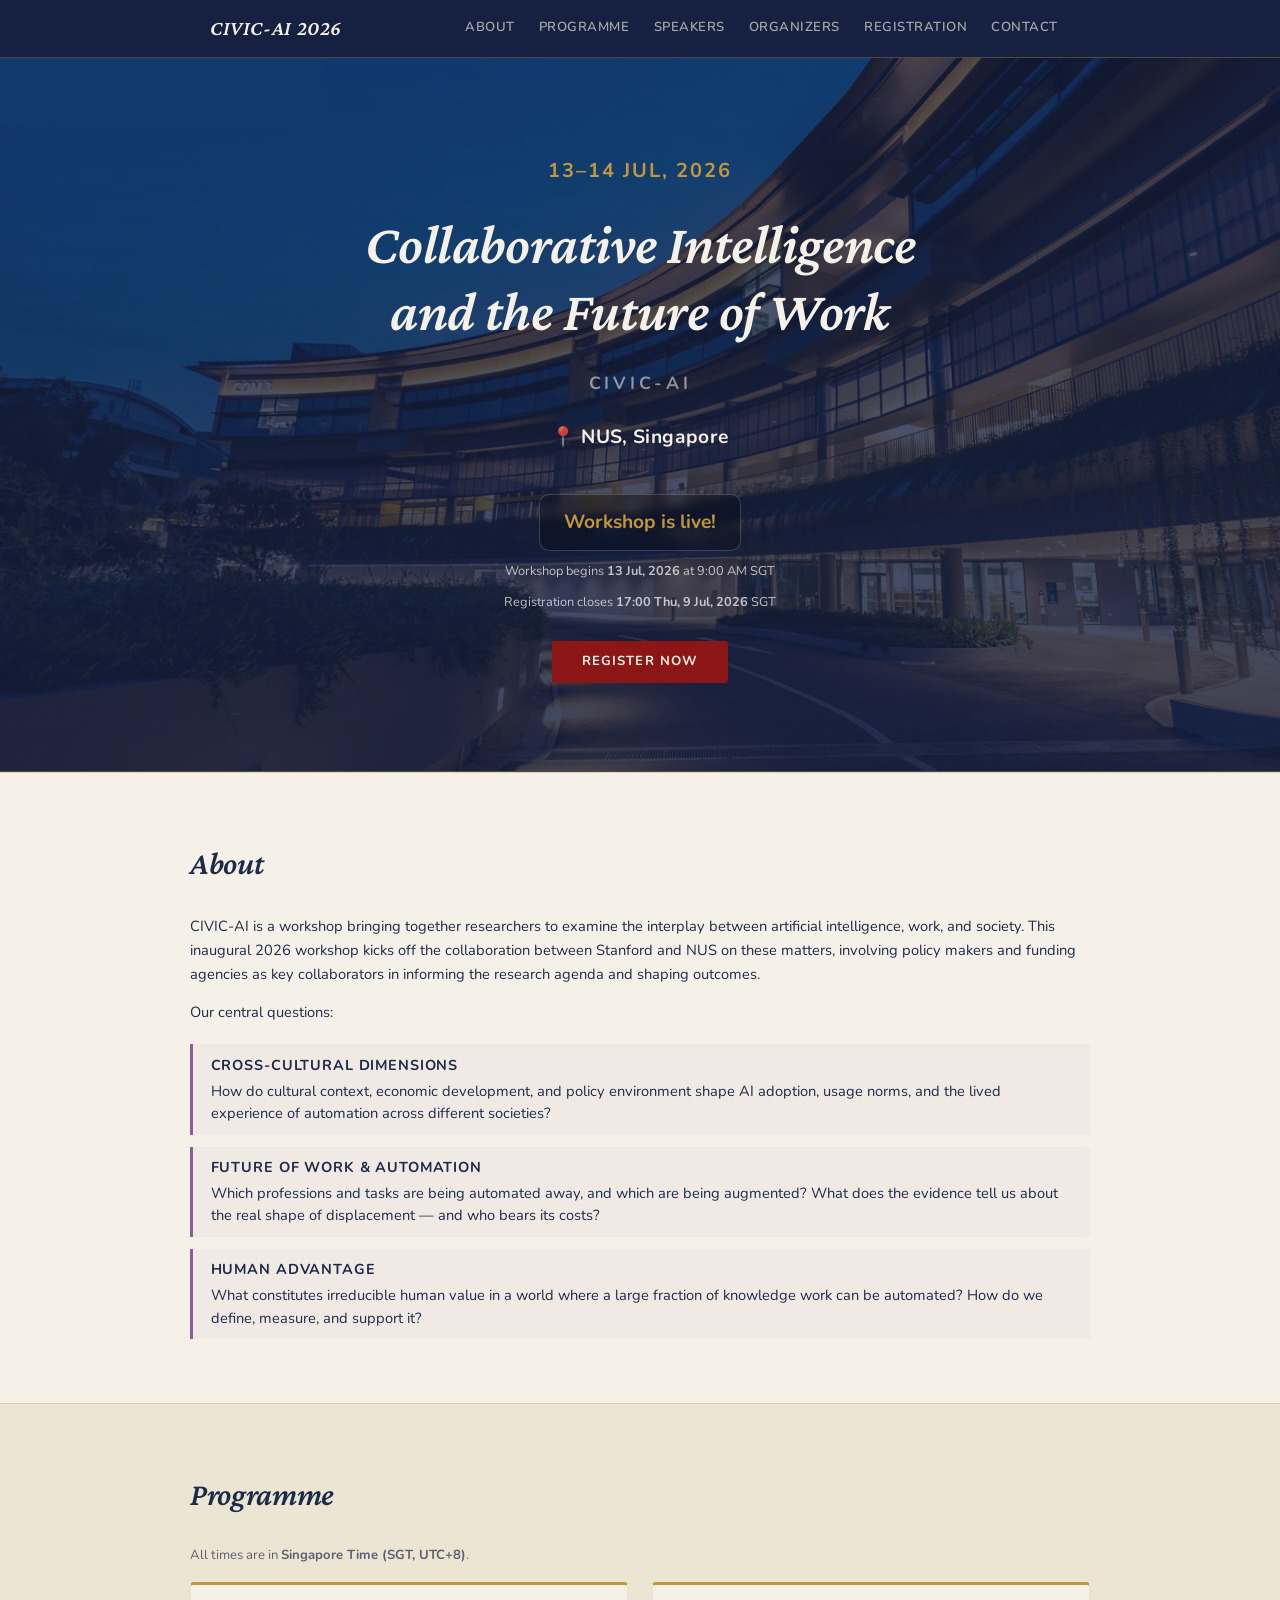
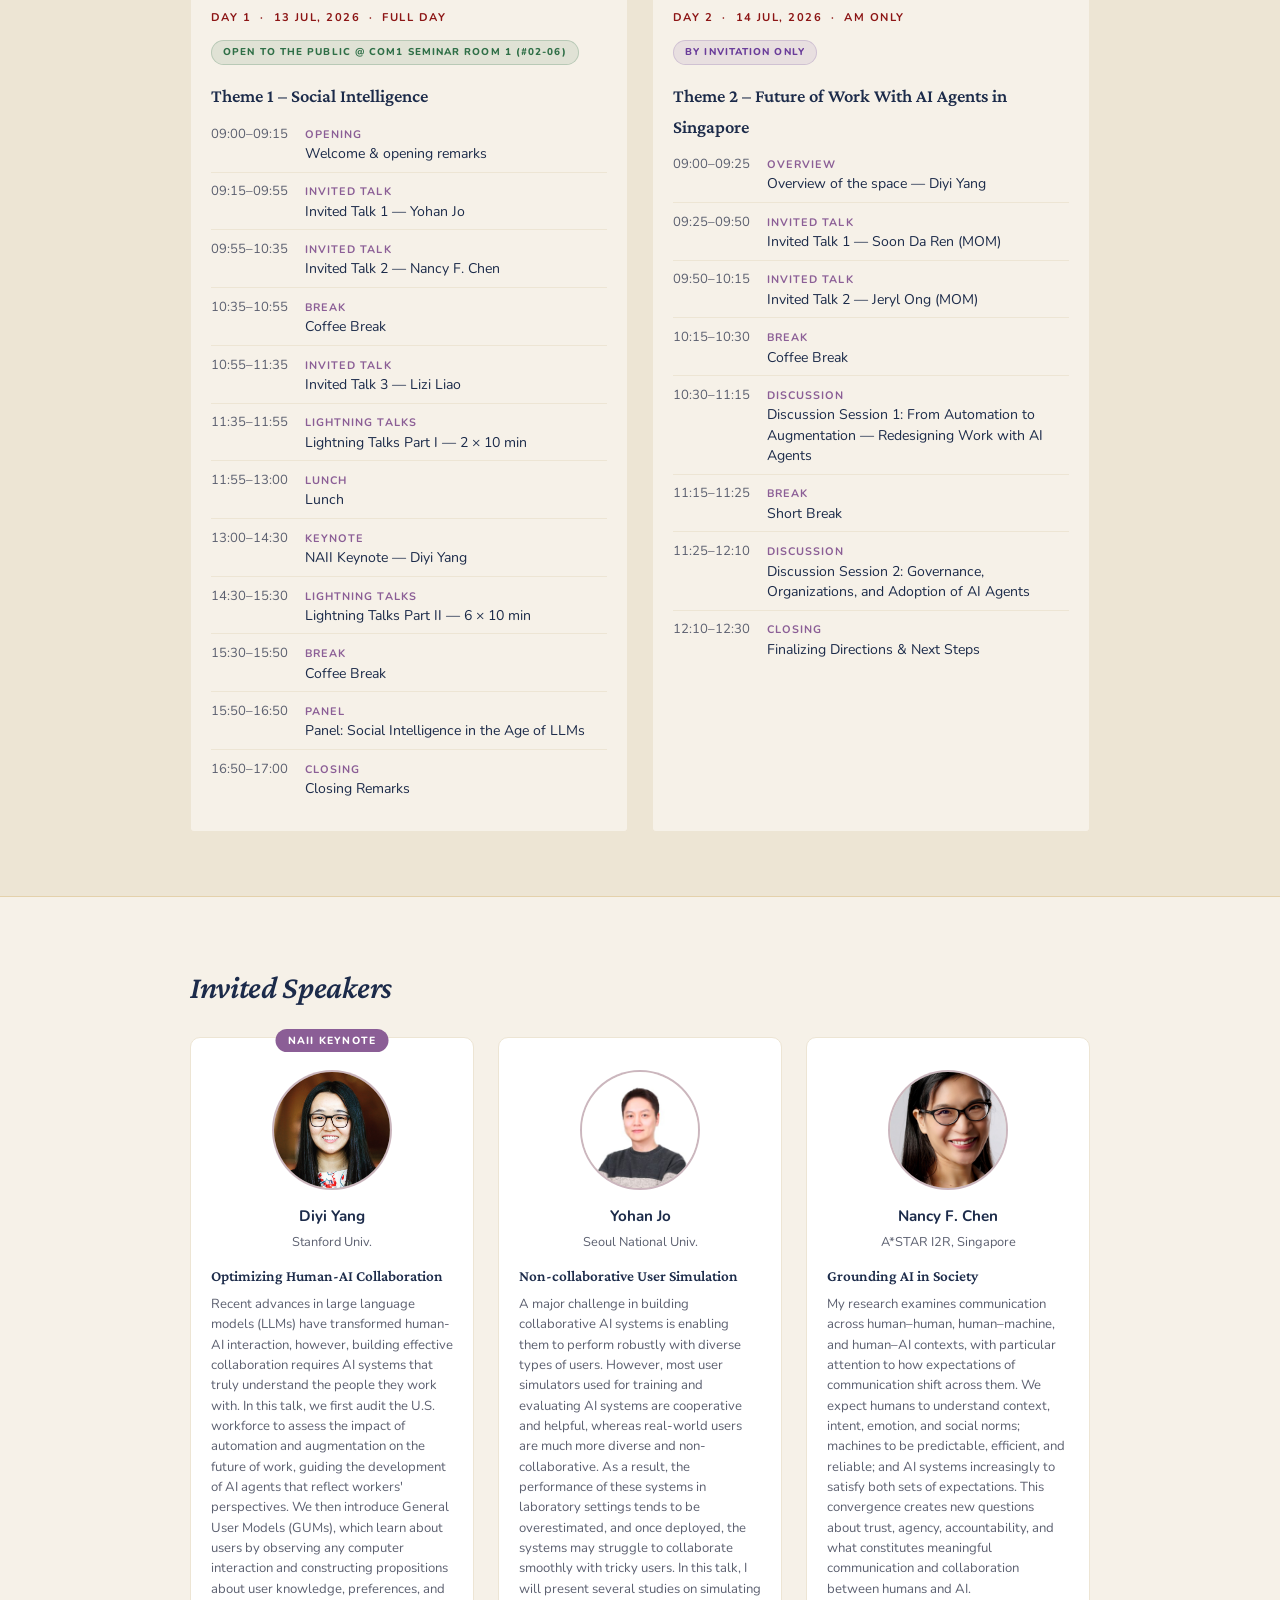
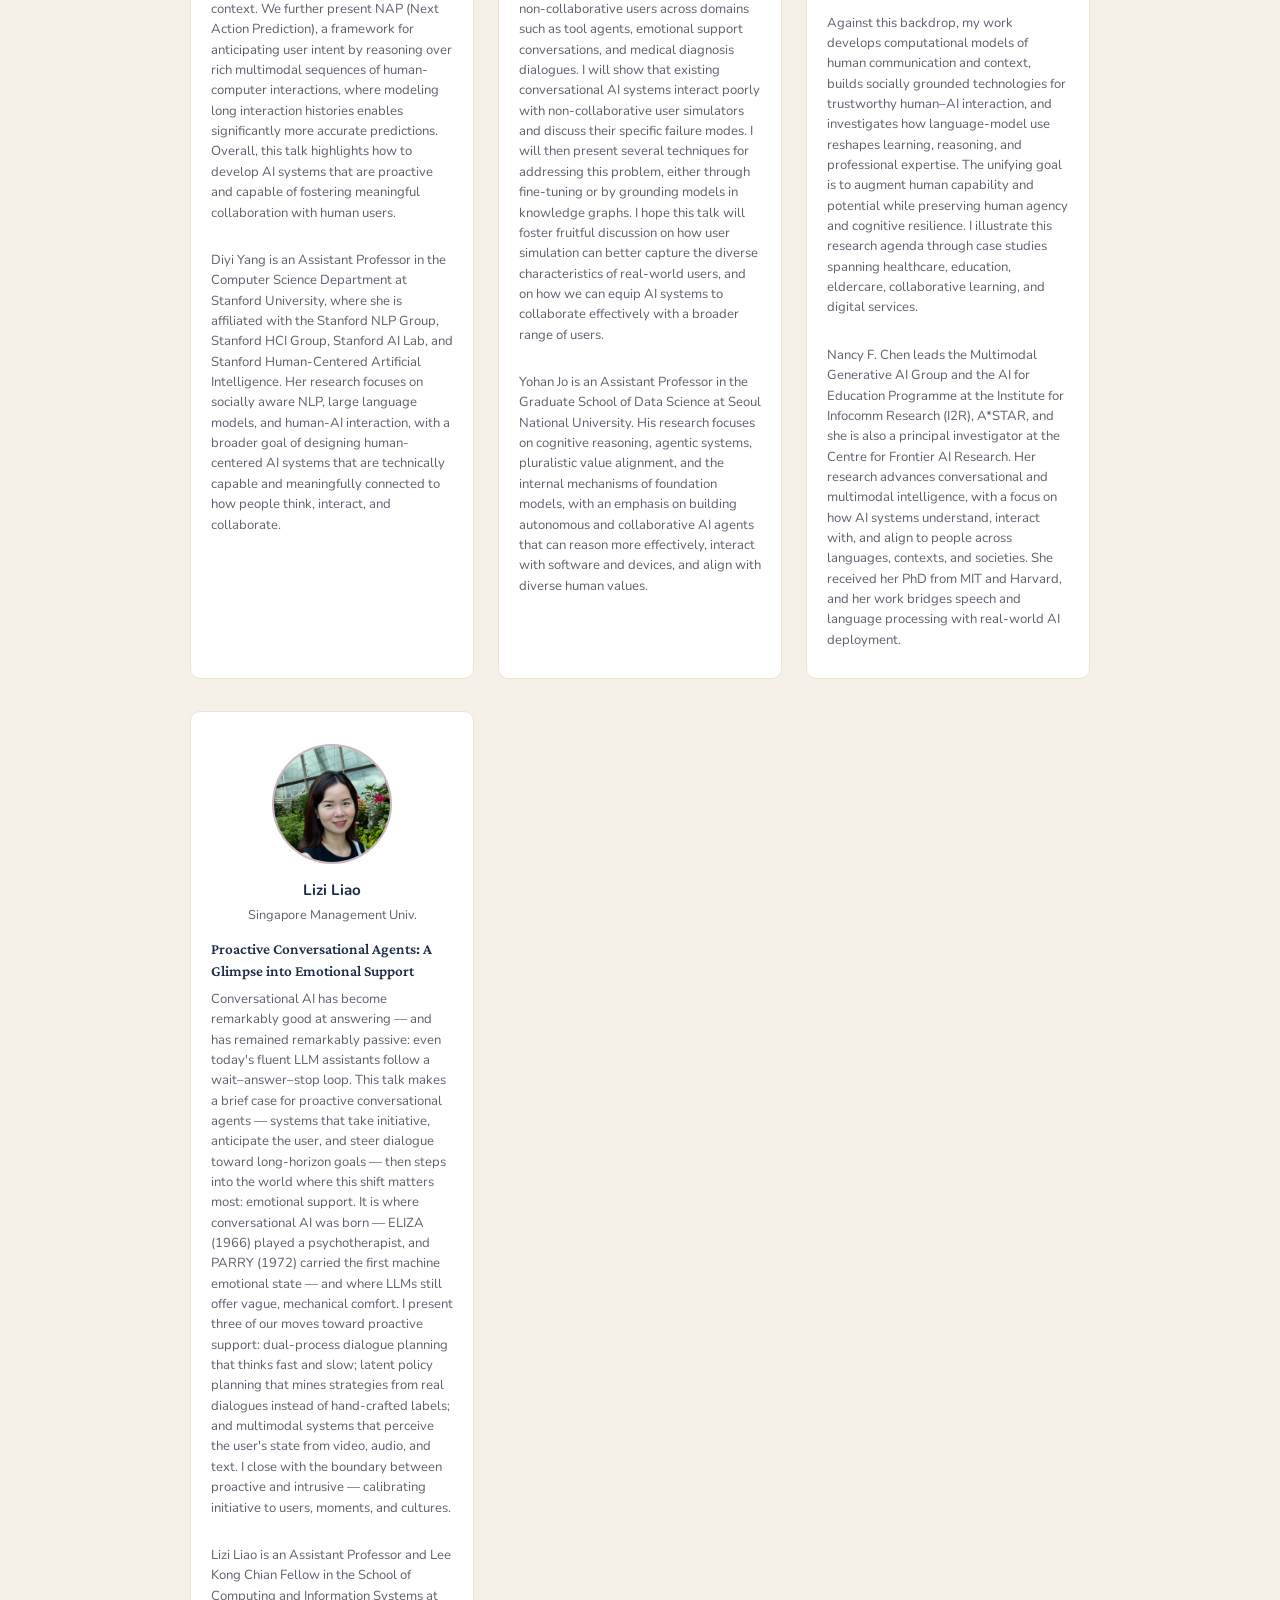
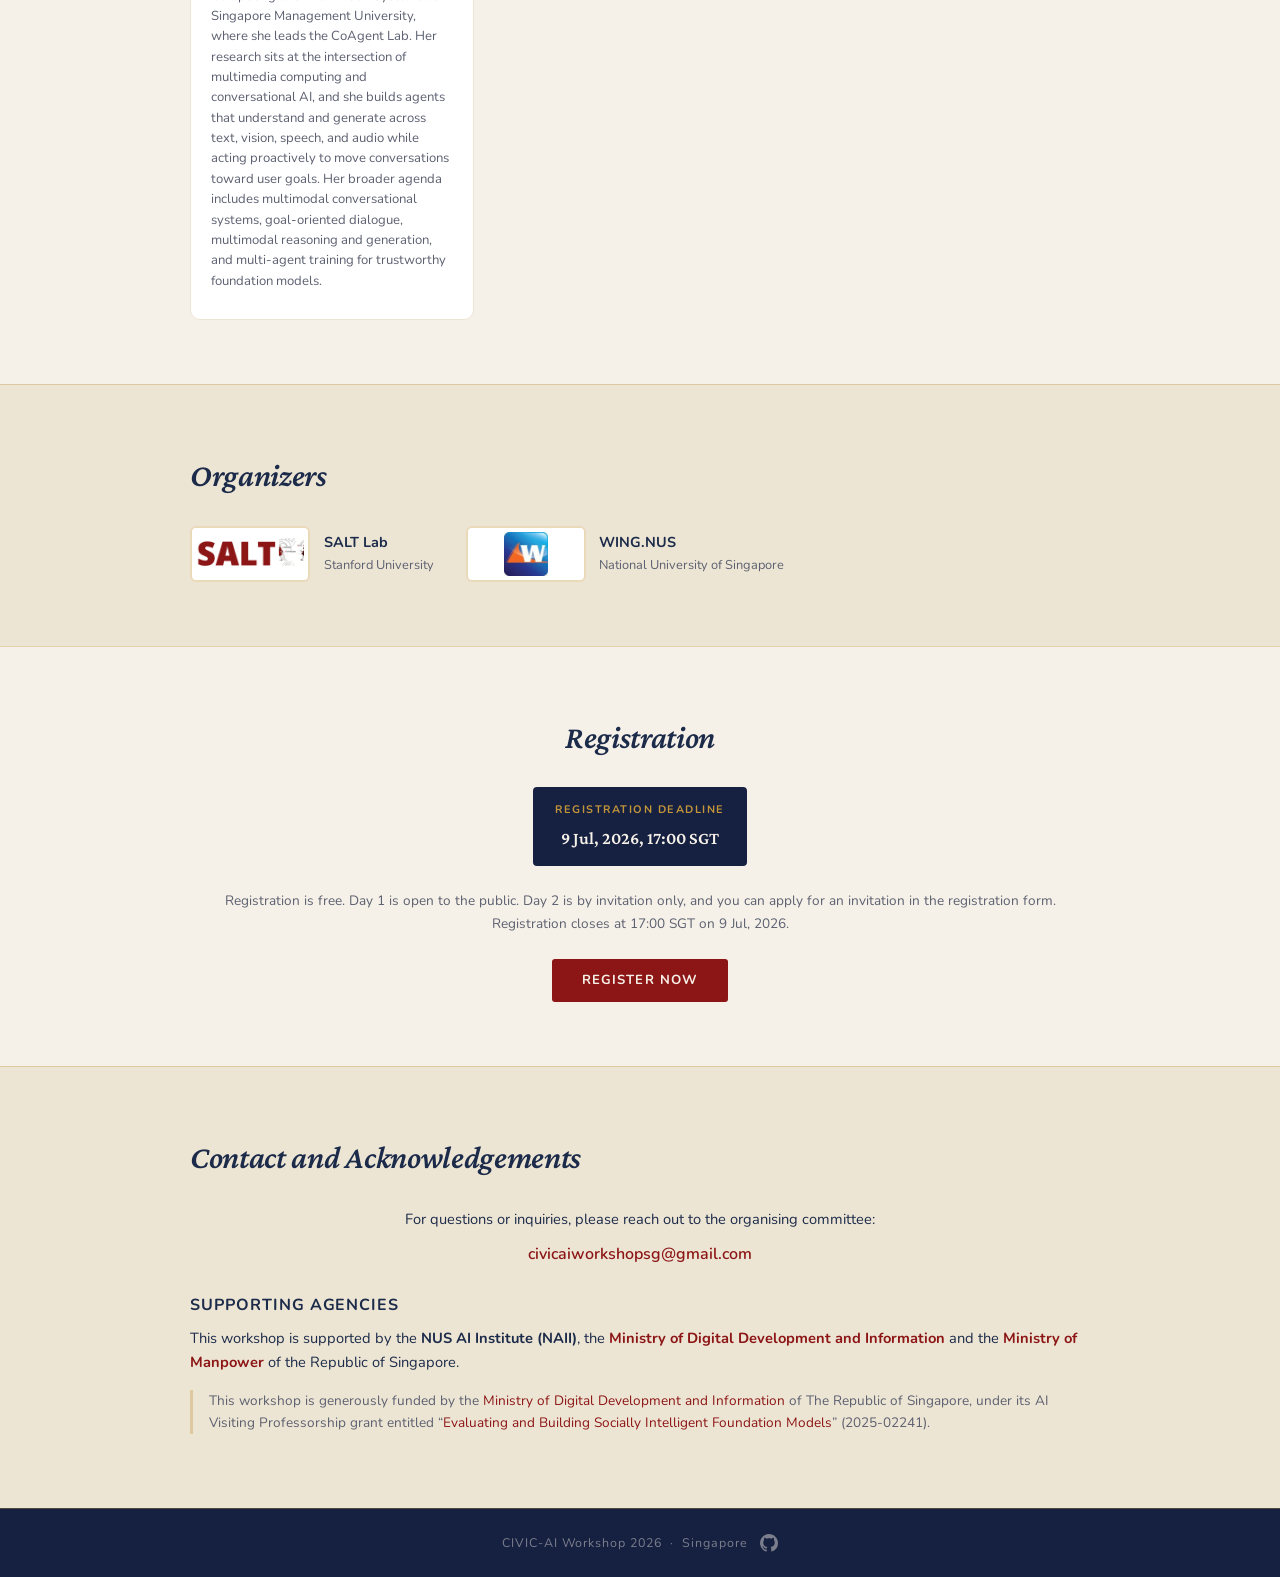
==== index.html @ 250f233f "Update Day 1 badge with location details" ====
<!DOCTYPE html>
<html lang="en">
<head>
  <meta charset="UTF-8" />
  <meta name="viewport" content="width=device-width, initial-scale=1.0" />
  <title>CIVIC-AI Workshop — 13–14 Jul, 2026</title>
  <meta name="description" content="A workshop on collaborative intelligence, the future of work, and cross-cultural perspectives in AI. 13–14 Jul, 2026, Singapore." />

  <link rel="preconnect" href="https://fonts.googleapis.com">
  <link rel="preconnect" href="https://fonts.gstatic.com" crossorigin>
  <link href="https://fonts.googleapis.com/css2?family=Crimson+Pro:ital,wght@0,400;0,600;1,400;1,600&family=Nunito:wght@400;500;600;700&display=swap" rel="stylesheet">
  <link rel="stylesheet" href="style.css">
</head>
<body>

  <!-- ======================================================
       NAVBAR
  ====================================================== -->
  <nav id="navbar">
    <div class="nav-inner">
      <a class="nav-brand" href="#hero">CIVIC-AI 2026</a>
      <ul class="nav-links">
        <li><a href="#about">About</a></li>
        <li><a href="#programme">Programme</a></li>
        <li><a href="#speakers">Speakers</a></li>
        <li><a href="#organizers">Organizers</a></li>
        <li><a href="#registration">Registration</a></li>
        <li><a href="#contact">Contact</a></li>
      </ul>
    </div>
  </nav>

  <!-- ======================================================
       HERO
  ====================================================== -->
  <header id="hero">
    <div class="hero-inner">
      <p class="hero-label">13–14 Jul, 2026</p>
      <h1>Collaborative Intelligence and the Future of Work</h1>
      <p class="hero-acronym-small">CIVIC-AI</p>
      <p class="hero-meta">
        📍 <strong>NUS, Singapore</strong>
      </p>

      <!-- Countdown timer -->
      <div class="countdown-wrap">
        <div class="countdown-timer" id="countdown">
          <div class="countdown-unit"><span id="cd-weeks">--</span><label>Weeks</label></div>
          <div class="countdown-sep">:</div>
          <div class="countdown-unit"><span id="cd-days">--</span><label>Days</label></div>
          <div class="countdown-sep">:</div>
          <div class="countdown-unit"><span id="cd-hours">--</span><label>Hours</label></div>
          <div class="countdown-sep">:</div>
          <div class="countdown-unit"><span id="cd-mins">--</span><label>Mins</label></div>
          <div class="countdown-sep">:</div>
          <div class="countdown-unit"><span id="cd-secs">--</span><label>Secs</label></div>
        </div>
        <p class="countdown-label">Workshop begins <strong>13 Jul, 2026</strong> at 9:00 AM SGT</p>
        <p class="countdown-label">Registration closes <strong>17:00 Thu, 9 Jul, 2026</strong> SGT</p>
      </div>

      <a href="https://nus.syd1.qualtrics.com/jfe/form/SV_1XO2DRUD9dTvpDU" target="_blank" rel="noopener" class="btn btn-primary">Register Now</a>
    </div>
  </header>

  <!-- ======================================================
       ABOUT
  ====================================================== -->
  <section id="about">
    <div class="section-inner">
      <h2>About</h2>
      <p>CIVIC-AI is a workshop bringing together researchers to examine the interplay between artificial intelligence, work, and society. This inaugural 2026 workshop kicks off the collaboration between Stanford and NUS on these matters, involving policy makers and funding agencies as key collaborators in informing the research agenda and shaping outcomes.</p>
      <p>Our central questions:</p>
      <ul class="theme-list">
        <li>
          <strong>Cross-cultural Dimensions</strong>
          How do cultural context, economic development, and policy environment
          shape AI adoption, usage norms, and the lived experience of automation
          across different societies?
        </li>
        <li>
          <strong>Future of Work &amp; Automation</strong>
          Which professions and tasks are being automated away, and which are
          being augmented? What does the evidence tell us about the real shape
          of displacement — and who bears its costs?
        </li>
        <li>
          <strong>Human Advantage</strong>
          What constitutes irreducible human value in a world where a large
          fraction of knowledge work can be automated? How do we define,
          measure, and support it?
        </li>
      </ul>
    </div>
  </section>

  <!-- ======================================================
       PROGRAMME
  ====================================================== -->
  <section id="programme">
  <div class="section-inner">
    <h2>Programme</h2>
    <p class="programme-tz">All times are in <strong>Singapore Time (SGT, UTC+8)</strong>.</p>
    <div class="programme-days">

      <!-- Day 1 -->
      <div class="day-card">
        <span class="day-label">Day 1 &nbsp;·&nbsp; 13 Jul, 2026 &nbsp;·&nbsp; Full Day</span>
        <div class="day-badges">
          <span class="day-badge day-badge-public">Open to the Public @ COM1 Seminar Room 1 (#02-06)</span>
        </div>
        <h3>Theme 1 &ndash; Social Intelligence</h3>

        <div class="schedule-row">
          <span class="s-time">09:00–09:15</span>
          <span class="s-event"><span class="s-type">Opening</span>Welcome &amp; opening remarks</span>
        </div>
        <div class="schedule-row">
          <span class="s-time">09:15–09:55</span>
          <span class="s-event"><span class="s-type">Invited Talk</span><a href="#speaker-yohan">Invited Talk 1 &mdash; Yohan Jo</a></span>
        </div>
        <div class="schedule-row">
          <span class="s-time">09:55–10:35</span>
          <span class="s-event"><span class="s-type">Invited Talk</span><a href="#speaker-nancy">Invited Talk 2 &mdash; Nancy F. Chen</a></span>
        </div>
        <div class="schedule-row">
          <span class="s-time">10:35–10:55</span>
          <span class="s-event"><span class="s-type">Break</span>Coffee Break</span>
        </div>
        <div class="schedule-row">
          <span class="s-time">10:55–11:35</span>
          <span class="s-event"><span class="s-type">Invited Talk</span><a href="#speaker-lizi">Invited Talk 3 &mdash; Lizi Liao</a></span>
        </div>
        <div class="schedule-row">
          <span class="s-time">11:35–11:55</span>
          <span class="s-event"><span class="s-type">Lightning Talks</span>Lightning Talks Part I &mdash; 2 × 10 min</span>
        </div>
        <div class="schedule-row">
          <span class="s-time">11:55–13:00</span>
          <span class="s-event"><span class="s-type">Lunch</span>Lunch</span>
        </div>
        <div class="schedule-row">
          <span class="s-time">13:00–14:30</span>
          <span class="s-event"><span class="s-type">Keynote</span><a href="#speaker-diyi">NAII Keynote &mdash; Diyi Yang</a></span>
        </div>
        <div class="schedule-row">
          <span class="s-time">14:30–15:30</span>
          <span class="s-event"><span class="s-type">Lightning Talks</span>Lightning Talks Part II &mdash; 6 × 10 min</span>
        </div>
        <div class="schedule-row">
          <span class="s-time">15:30–15:50</span>
          <span class="s-event"><span class="s-type">Break</span>Coffee Break</span>
        </div>
        <div class="schedule-row">
          <span class="s-time">15:50–16:50</span>
          <span class="s-event"><span class="s-type">Panel</span>Panel: Social Intelligence in the Age of LLMs</span>
        </div>
        <div class="schedule-row">
          <span class="s-time">16:50–17:00</span>
          <span class="s-event"><span class="s-type">Closing</span>Closing Remarks</span>
        </div>
      </div>

        <!-- Day 2 -->
        <div class="day-card">
          <span class="day-label">Day 2 &nbsp;·&nbsp; 14 Jul, 2026 &nbsp;·&nbsp; AM Only</span>
          <div class="day-badges">
            <span class="day-badge day-badge-invite">By Invitation Only</span>
          </div>
          <h3>Theme 2 &ndash; Future of Work With AI Agents in Singapore</h3>

          <div class="schedule-row">
            <span class="s-time">09:00–09:25</span>
            <span class="s-event"><span class="s-type">Overview</span>Overview of the space &mdash; Diyi Yang</span>
          </div>
          <div class="schedule-row">
            <span class="s-time">09:25–09:50</span>
            <span class="s-event"><span class="s-type">Invited Talk</span>Invited Talk 1 &mdash; Soon Da Ren (MOM)</span>
          </div>
          <div class="schedule-row">
            <span class="s-time">09:50–10:15</span>
            <span class="s-event"><span class="s-type">Invited Talk</span>Invited Talk 2 &mdash; Jeryl Ong (MOM)</span>
          </div>
          <div class="schedule-row">
            <span class="s-time">10:15–10:30</span>
            <span class="s-event"><span class="s-type">Break</span>Coffee Break</span>
          </div>
          <div class="schedule-row">
            <span class="s-time">10:30–11:15</span>
            <span class="s-event"><span class="s-type">Discussion</span>Discussion Session 1: From Automation to Augmentation — Redesigning Work with AI Agents</span>
          </div>
          <div class="schedule-row">
            <span class="s-time">11:15–11:25</span>
            <span class="s-event"><span class="s-type">Break</span>Short Break</span>
          </div>
          <div class="schedule-row">
            <span class="s-time">11:25–12:10</span>
            <span class="s-event"><span class="s-type">Discussion</span>Discussion Session 2: Governance, Organizations, and Adoption of AI Agents</span>
          </div>
          <div class="schedule-row">
            <span class="s-time">12:10–12:30</span>
            <span class="s-event"><span class="s-type">Closing</span>Finalizing Directions &amp; Next Steps</span>
          </div>
        </div>

      </div>
    </div>
  </section>

  <!-- ======================================================
       SPEAKERS
  ====================================================== -->
  <section id="speakers">
    <div class="section-inner">
      <h2>Invited Speakers</h2>
      <div class="speakers-grid">

        <!-- Diyi Yang — KEYNOTE -->
        <div class="speaker-card" id="speaker-diyi">
          <div class="speaker-badge">NAII Keynote</div>
          <div class="speaker-photo">
            <img src="img/speakers/diyi_yang.jpg" alt="Diyi Yang">
          </div>
          <p class="speaker-name"><a href="https://cs.stanford.edu/~diyiy/" target="_blank" rel="noopener">Diyi Yang</a></p>
          <p class="speaker-affil">Stanford Univ.</p>
          <p class="speaker-talk-title">Optimizing Human-AI Collaboration</p>
          <p class="speaker-abstract">Recent advances in large language models (LLMs) have transformed human-AI interaction, however, building effective collaboration requires AI systems that truly understand the people they work with. In this talk, we first audit the U.S. workforce to assess the impact of automation and augmentation on the future of work, guiding the development of AI agents that reflect workers' perspectives. We then introduce General User Models (GUMs), which learn about users by observing any computer interaction and constructing propositions about user knowledge, preferences, and context. We further present NAP (Next Action Prediction), a framework for anticipating user intent by reasoning over rich multimodal sequences of human-computer interactions, where modeling long interaction histories enables significantly more accurate predictions. Overall, this talk highlights how to develop AI systems that are proactive and capable of fostering meaningful collaboration with human users.</p>
          <p class="speaker-bio">Diyi Yang is an Assistant Professor in the Computer Science Department at Stanford University, where she is affiliated with the Stanford NLP Group, Stanford HCI Group, Stanford AI Lab, and Stanford Human-Centered Artificial Intelligence. Her research focuses on socially aware NLP, large language models, and human-AI interaction, with a broader goal of designing human-centered AI systems that are technically capable and meaningfully connected to how people think, interact, and collaborate.</p>
        </div>

        <!-- Yohan Jo -->
        <div class="speaker-card" id="speaker-yohan">
          <div class="speaker-photo">
            <img src="img/speakers/yohan_jo.jpg" alt="Yohan Jo">
          </div>
          <p class="speaker-name"><a href="https://yohanjo.github.io/" target="_blank" rel="noopener">Yohan Jo</a></p>
          <p class="speaker-affil">Seoul National Univ.</p>
          <p class="speaker-talk-title">Non-collaborative User Simulation</p>
          <p class="speaker-abstract">A major challenge in building collaborative AI systems is enabling them to perform robustly with diverse types of users. However, most user simulators used for training and evaluating AI systems are cooperative and helpful, whereas real-world users are much more diverse and non-collaborative. As a result, the performance of these systems in laboratory settings tends to be overestimated, and once deployed, the systems may struggle to collaborate smoothly with tricky users. In this talk, I will present several studies on simulating non-collaborative users across domains such as tool agents, emotional support conversations, and medical diagnosis dialogues. I will show that existing conversational AI systems interact poorly with non-collaborative user simulators and discuss their specific failure modes. I will then present several techniques for addressing this problem, either through fine-tuning or by grounding models in knowledge graphs. I hope this talk will foster fruitful discussion on how user simulation can better capture the diverse characteristics of real-world users, and on how we can equip AI systems to collaborate effectively with a broader range of users.</p>
          <p class="speaker-bio">Yohan Jo is an Assistant Professor in the Graduate School of Data Science at Seoul National University. His research focuses on cognitive reasoning, agentic systems, pluralistic value alignment, and the internal mechanisms of foundation models, with an emphasis on building autonomous and collaborative AI agents that can reason more effectively, interact with software and devices, and align with diverse human values.</p>
        </div>

        <!-- Nancy F. Chen -->
        <div class="speaker-card" id="speaker-nancy">
          <div class="speaker-photo">
            <img src="img/speakers/nancy_chen.jpg" alt="Nancy F. Chen">
          </div>
          <p class="speaker-name"><a href="https://sites.google.com/site/nancyfchen/home" target="_blank" rel="noopener">Nancy F. Chen</a></p>
          <p class="speaker-affil">A*STAR I2R, Singapore</p>
          <p class="speaker-talk-title">Grounding AI in Society</p>
          <p class="speaker-abstract">My research examines communication across human&ndash;human, human&ndash;machine, and human&ndash;AI contexts, with particular attention to how expectations of communication shift across them. We expect humans to understand context, intent, emotion, and social norms; machines to be predictable, efficient, and reliable; and AI systems increasingly to satisfy both sets of expectations. This convergence creates new questions about trust, agency, accountability, and what constitutes meaningful communication and collaboration between humans and AI.</p>
          <p class="speaker-abstract">Against this backdrop, my work develops computational models of human communication and context, builds socially grounded technologies for trustworthy human&ndash;AI interaction, and investigates how language-model use reshapes learning, reasoning, and professional expertise. The unifying goal is to augment human capability and potential while preserving human agency and cognitive resilience. I illustrate this research agenda through case studies spanning healthcare, education, eldercare, collaborative learning, and digital services.</p>
          <p class="speaker-bio">Nancy F. Chen leads the Multimodal Generative AI Group and the AI for Education Programme at the Institute for Infocomm Research (I2R), A*STAR, and she is also a principal investigator at the Centre for Frontier AI Research. Her research advances conversational and multimodal intelligence, with a focus on how AI systems understand, interact with, and align to people across languages, contexts, and societies. She received her PhD from MIT and Harvard, and her work bridges speech and language processing with real-world AI deployment.</p>
        </div>

        <!-- Lizi Liao -->
        <div class="speaker-card" id="speaker-lizi">
          <div class="speaker-photo">
            <img src="img/speakers/lizi_liao.jpg" alt="Lizi Liao">
          </div>
          <p class="speaker-name"><a href="https://liziliao.github.io/" target="_blank" rel="noopener">Lizi Liao</a></p>
          <p class="speaker-affil">Singapore Management Univ.</p>
          <p class="speaker-talk-title">Proactive Conversational Agents: A Glimpse into Emotional Support</p>
          <p class="speaker-abstract">Conversational AI has become remarkably good at answering — and has remained remarkably passive: even today's fluent LLM assistants follow a wait–answer–stop loop. This talk makes a brief case for proactive conversational agents — systems that take initiative, anticipate the user, and steer dialogue toward long-horizon goals — then steps into the world where this shift matters most: emotional support. It is where conversational AI was born — ELIZA (1966) played a psychotherapist, and PARRY (1972) carried the first machine emotional state — and where LLMs still offer vague, mechanical comfort. I present three of our moves toward proactive support: dual-process dialogue planning that thinks fast and slow; latent policy planning that mines strategies from real dialogues instead of hand-crafted labels; and multimodal systems that perceive the user's state from video, audio, and text. I close with the boundary between proactive and intrusive — calibrating initiative to users, moments, and cultures.</p>
          <p class="speaker-bio">Lizi Liao is an Assistant Professor and Lee Kong Chian Fellow in the School of Computing and Information Systems at Singapore Management University, where she leads the CoAgent Lab. Her research sits at the intersection of multimedia computing and conversational AI, and she builds agents that understand and generate across text, vision, speech, and audio while acting proactively to move conversations toward user goals. Her broader agenda includes multimodal conversational systems, goal-oriented dialogue, multimodal reasoning and generation, and multi-agent training for trustworthy foundation models.</p>
        </div>

      </div>
    </div>
  </section>

  <!-- ======================================================
       ORGANIZERS
  ====================================================== -->
  <section id="organizers">
    <div class="section-inner">
      <h2>Organizers</h2>
      <div class="organizers-grid">

        <div class="organizer-card">
          <div class="organizer-photo organizer-logo">
            <a href="https://saltlab.stanford.edu/" target="_blank" rel="noopener">
              <img src="img/logos/salt_lab_logo.png" alt="SALT Lab, Stanford">
            </a>
          </div>
          <div>
            <p class="organizer-name"><a href="https://saltlab.stanford.edu/" target="_blank" rel="noopener">SALT Lab</a></p>
            <p class="organizer-affil">Stanford University</p>
          </div>
        </div>

        <div class="organizer-card">
          <div class="organizer-photo organizer-logo">
            <a href="https://wing.comp.nus.edu.sg/" target="_blank" rel="noopener">
              <img src="img/logos/wing_nus_logo.jpg" alt="WING.NUS, National University of Singapore">
            </a>
          </div>
          <div>
            <p class="organizer-name"><a href="https://wing.comp.nus.edu.sg/" target="_blank" rel="noopener">WING.NUS</a></p>
            <p class="organizer-affil">National University of Singapore</p>
          </div>
        </div>

      </div>
    </div>
  </section>

  <!-- ======================================================
       REGISTRATION
  ====================================================== -->
  <section id="registration">
    <div class="section-inner">
      <h2>Registration</h2>
      <div class="reg-dates reg-centered">
        <div class="date-chip">
          <span class="chip-label">Registration Deadline</span>
          <span class="chip-date">9 Jul, 2026, 17:00 SGT</span>
        </div>
      </div>
      <p class="reg-note">Registration is free. Day 1 is open to the public. Day 2 is by invitation only, and you can apply for an invitation in the registration form. Registration closes at 17:00 SGT on 9 Jul, 2026.</p>
      <a href="https://nus.syd1.qualtrics.com/jfe/form/SV_1XO2DRUD9dTvpDU" target="_blank" rel="noopener" class="btn btn-primary">Register Now</a>
    </div>
  </section>

  <!-- ======================================================
       CONTACT & ACKNOWLEDGEMENTS
  ====================================================== -->
  <section id="contact">
    <div class="section-inner">
      <h2>Contact and Acknowledgements</h2>
      <p class="contact-intro">For questions or inquiries, please reach out to the organising committee:</p>
      <p class="contact-email">
        <a href="mailto:civicaiworkshopsg@gmail.com">civicaiworkshopsg@gmail.com</a>
      </p>

      <h3 class="ack-heading">Supporting Agencies</h3>
      <p>
        This workshop is supported by the
        <strong>NUS AI Institute (NAII)</strong>, the
        <strong><a href="https://www.mddi.gov.sg/" target="_blank" rel="noopener">Ministry of Digital Development and Information</a></strong>
        and the
        <strong><a href="https://www.mom.gov.sg/" target="_blank" rel="noopener">Ministry of Manpower</a></strong>
        of the Republic of Singapore.
      </p>

      <p class="ack-grant">
        This workshop is generously funded by the
        <a href="https://www.mddi.gov.sg/" target="_blank" rel="noopener">Ministry of Digital Development and Information</a>
        of The Republic of Singapore, under its AI Visiting Professorship grant entitled
        &ldquo;<a href="https://www.comp.nus.edu.sg/news/six-nus-computing-faculty-receive-grants-under-singapores-ai-visiting-professorship-aivp/" target="_blank" rel="noopener">Evaluating and Building Socially Intelligent Foundation Models</a>&rdquo;
        (2025-02241).
      </p>
    </div>
  </section>

  <!-- ======================================================
       FOOTER
  ====================================================== -->
  <footer>
    <span>CIVIC-AI Workshop 2026 &nbsp;·&nbsp; Singapore</span>
    <a href="https://github.com/Civic-AI-Collaboration/Civic-AI-Collaboration.github.io" target="_blank" rel="noopener" class="footer-gh" aria-label="GitHub repository">
      <svg xmlns="http://www.w3.org/2000/svg" width="18" height="18" viewBox="0 0 24 24" fill="currentColor" aria-hidden="true">
        <path d="M12 0C5.37 0 0 5.37 0 12c0 5.31 3.435 9.795 8.205 11.385.6.105.825-.255.825-.57 0-.285-.015-1.23-.015-2.235-3.015.555-3.795-.735-4.035-1.41-.135-.345-.72-1.41-1.23-1.695-.42-.225-1.02-.78-.015-.795.945-.015 1.62.87 1.845 1.23 1.08 1.815 2.805 1.305 3.495.99.105-.78.42-1.305.765-1.605-2.67-.3-5.46-1.335-5.46-5.925 0-1.305.465-2.385 1.23-3.225-.12-.3-.54-1.53.12-3.18 0 0 1.005-.315 3.3 1.23.96-.27 1.98-.405 3-.405s2.04.135 3 .405c2.295-1.56 3.3-1.23 3.3-1.23.66 1.65.24 2.88.12 3.18.765.84 1.23 1.905 1.23 3.225 0 4.605-2.805 5.625-5.475 5.925.435.375.81 1.095.81 2.22 0 1.605-.015 2.895-.015 3.3 0 .315.225.69.825.57A12.02 12.02 0 0 0 24 12c0-6.63-5.37-12-12-12z"/>
      </svg>
    </a>
  </footer>

  <!-- ======================================================
       JS — countdown timer + active nav link on scroll
  ====================================================== -->
  <script>
    // ---- Countdown timer ----
    // Workshop starts: July 9, 2026 17:00 SGT (UTC+8)
    const WORKSHOP_START = new Date('2026-07-13T09:00:00+08:00');

    function updateCountdown() {
      const now = new Date();
      const diff = WORKSHOP_START - now;

      if (diff <= 0) {
        document.getElementById('countdown').innerHTML = '<span class="countdown-live">Workshop is live!</span>';
        return;
      }

      const totalHours = Math.floor(diff / (1000 * 60 * 60));
      const weeks  = Math.floor(totalHours / (7 * 24));
      const days   = Math.floor((totalHours % (7 * 24)) / 24);
      const hours  = Math.floor(totalHours % 24);
      const mins   = Math.floor((diff / (1000 * 60)) % 60);
      const secs   = Math.floor((diff / 1000) % 60);

      document.getElementById('cd-weeks').textContent = String(weeks).padStart(2, '0');
      document.getElementById('cd-days').textContent  = String(days).padStart(2, '0');
      document.getElementById('cd-hours').textContent = String(hours).padStart(2, '0');
      document.getElementById('cd-mins').textContent  = String(mins).padStart(2, '0');
      document.getElementById('cd-secs').textContent  = String(secs).padStart(2, '0');
    }

    updateCountdown();
    setInterval(updateCountdown, 1000);

    // ---- Active nav link on scroll ----
    const sections = document.querySelectorAll('header[id], section[id]');
    const navLinks = document.querySelectorAll('.nav-links a');

    const observer = new IntersectionObserver(entries => {
      entries.forEach(entry => {
        if (entry.isIntersecting) {
          navLinks.forEach(link => {
            link.classList.toggle(
              'active',
              link.getAttribute('href') === '#' + entry.target.id
            );
          });
        }
      });
    }, { rootMargin: '-20% 0px -70% 0px' });

    sections.forEach(s => observer.observe(s));
  </script>

</body>
</html>
---- style.css ----
/* ============================================================
   CIVIC-AI Workshop — Stylesheet
   Palette: warm cream · navy anchor · cardinal red · orchid · gold
   Fonts: Nunito (body) + Crimson Pro (display)
   ============================================================ */

:root {
  --cream:          #F6F1E8;
  --cream-dark:     #EDE5D4;
  --dark-surface:   #162040;
  --primary-text:   #1C2B4A;
  --secondary-text: #5C6070;
  --text-on-dark:   #F6F1E8;
  --cardinal:       #8C1515;
  --orchid:         #8B5E96;
  --gold:           #C4963A;
  --gold-faint:     rgba(196, 150, 58, 0.35);
  --max-width:      900px;
}

/* --- RESET & BASE ----------------------------------------- */
*, *::before, *::after { margin: 0; padding: 0; box-sizing: border-box; }

html { scroll-behavior: smooth; }

body {
  font-family: 'Nunito', sans-serif;
  font-size: 11pt;
  line-height: 1.65;
  background: var(--cream);
  color: var(--primary-text);
  -webkit-font-smoothing: antialiased;
}

a {
  color: inherit;
  text-decoration: none;
}

a:hover {
  color: var(--cardinal);
  text-decoration: underline;
}

/* --- NAVBAR ----------------------------------------------- */
#navbar {
  position: sticky;
  top: 0;
  z-index: 100;
  background: var(--dark-surface);
  border-bottom: 1px solid var(--gold-faint);
}

.nav-inner {
  max-width: var(--max-width);
  margin: 0 auto;
  padding: 0 1.25rem;
  display: flex;
  align-items: center;
  justify-content: space-between;
  gap: 1rem;
}

.nav-brand {
  font-family: 'Crimson Pro', serif;
  font-style: italic;
  font-size: 1.3rem;
  font-weight: 600;
  color: var(--text-on-dark);
  letter-spacing: 0.03em;
  padding: 0.7rem 0;
  flex-shrink: 0;
  text-decoration: none;
}
.nav-brand:hover { color: var(--gold); text-decoration: none; }

.nav-links {
  list-style: none;
  display: flex;
  flex-wrap: wrap;
  gap: 0;
}

.nav-links a {
  display: block;
  padding: 0.7rem 0.75rem;
  color: rgba(246, 241, 232, 0.65);
  font-size: 0.82rem;
  font-weight: 600;
  letter-spacing: 0.04em;
  text-transform: uppercase;
  text-decoration: none;
  border-bottom: 2px solid transparent;
  transition: color 0.2s, border-color 0.2s;
}

.nav-links a:hover,
.nav-links a.active {
  color: var(--text-on-dark);
  border-bottom-color: var(--cardinal);
  text-decoration: none;
}

/* --- HERO ------------------------------------------------- */
#hero {
  background:
    linear-gradient(rgba(22, 32, 64, 0.72), rgba(22, 32, 64, 0.82)),
    url('img/hero_nus_com3.jpg')
    center / cover no-repeat;
  background-color: var(--dark-surface); /* fallback */
  padding: 6rem 1.5rem 5.5rem;
  text-align: center;
  color: var(--text-on-dark);
  border-bottom: 1px solid var(--gold-faint);
}

.hero-inner {
  max-width: var(--max-width);
  margin: 0 auto;
}

.hero-label {
  font-size: 1.25rem;
  letter-spacing: 0.1em;
  text-transform: uppercase;
  color: var(--gold);
  font-weight: 700;
  margin-bottom: 1.5rem;
}

.hero-acronym-small {
  font-size: 1.1rem;
  font-weight: 700;
  letter-spacing: 0.22em;
  text-transform: uppercase;
  color: rgba(246, 241, 232, 0.55);
  margin-top: 0.75rem;
  margin-bottom: 1.5rem;
}

#hero h1 {
  font-family: 'Crimson Pro', serif;
  font-style: italic;
  font-size: clamp(2.3rem, 5vw, 3.5rem);
  font-weight: 600;
  line-height: 1.2;
  color: var(--text-on-dark);
  letter-spacing: -0.01em;
  margin-bottom: 1.5rem;
  max-width: 820px;
  margin-left: auto;
  margin-right: auto;
  text-wrap: balance;
}

#hero h1 .hi {
  color: var(--gold);
}

.hero-meta {
  font-size: 1.2rem;
  color: rgba(246, 241, 232, 0.85);
  margin-bottom: 2.5rem;
  letter-spacing: 0.02em;
}

.hero-meta strong {
  color: var(--text-on-dark);
  font-weight: 700;
}

.hero-meta .sep {
  opacity: 0.4;
  margin: 0 0.5rem;
}

.btn {
  display: inline-block;
  padding: 0.65rem 1.9rem;
  border-radius: 3px;
  font-weight: 700;
  font-size: 0.82rem;
  letter-spacing: 0.08em;
  text-transform: uppercase;
  text-decoration: none;
  transition: background 0.2s, transform 0.15s;
  cursor: pointer;
}

.btn-primary {
  background: var(--cardinal);
  color: var(--text-on-dark);
}
.btn-primary:hover {
  background: #a01818;
  color: var(--text-on-dark);
  text-decoration: none;
  transform: translateY(-1px);
}

/* --- SECTIONS --------------------------------------------- */
section {
  padding: 4rem 1.5rem;
  border-top: 1px solid var(--gold-faint);
}

section:nth-of-type(even) {
  background: var(--cream-dark);
}

.section-inner {
  max-width: var(--max-width);
  margin: 0 auto;
}

section h2 {
  font-family: 'Crimson Pro', serif;
  font-style: italic;
  font-size: 2rem;
  font-weight: 600;
  color: var(--primary-text);
  margin-bottom: 1.5rem;
  letter-spacing: -0.01em;
}

/* --- ABOUT ------------------------------------------------ */
#about p {
  margin-bottom: 0.85rem;
  color: var(--primary-text);
}

.theme-list {
  list-style: none;
  margin-top: 1.25rem;
  display: flex;
  flex-direction: column;
  gap: 0.75rem;
}

.theme-list li {
  padding: 0.6rem 0.9rem 0.6rem 1.1rem;
  border-left: 3px solid var(--orchid);
  color: var(--primary-text);
  background: rgba(139, 94, 150, 0.05);
  border-radius: 0 3px 3px 0;
  line-height: 1.55;
}

.theme-list li strong {
  display: block;
  margin-bottom: 0.2rem;
  font-size: 0.9rem;
  text-transform: uppercase;
  letter-spacing: 0.06em;
  color: var(--primary-text);
}

/* --- PROGRAMME -------------------------------------------- */
.programme-days {
  display: grid;
  grid-template-columns: 1fr 1fr;
  gap: 1.5rem;
  margin-top: 0.25rem;
}

@media (max-width: 580px) {
  .programme-days { grid-template-columns: 1fr; }
}

.day-card {
  background: var(--cream);
  border: 1px solid var(--cream-dark);
  border-top: 3px solid var(--gold);
  border-radius: 4px;
  padding: 1.5rem 1.25rem;
}

.day-card h3 {
  font-family: 'Crimson Pro', serif;
  font-size: 1.15rem;
  font-weight: 600;
  color: var(--primary-text);
  margin-bottom: 0.2rem;
}

.day-label {
  display: block;
  font-size: 0.7rem;
  text-transform: uppercase;
  letter-spacing: 0.13em;
  color: var(--cardinal);
  font-weight: 700;
  margin-bottom: 1.1rem;
}

.day-badges {
  display: flex;
  flex-wrap: wrap;
  gap: 0.45rem;
  margin: -0.35rem 0 1rem;
}

.day-badge {
  display: inline-flex;
  align-items: center;
  border-radius: 999px;
  padding: 0.22rem 0.7rem;
  font-size: 0.62rem;
  font-weight: 800;
  letter-spacing: 0.11em;
  text-transform: uppercase;
  white-space: nowrap;
  border: 1px solid transparent;
}

.day-badge-public {
  background: rgba(65, 125, 84, 0.12);
  color: #2f6f47;
  border-color: rgba(65, 125, 84, 0.25);
}

.day-badge-invite {
  background: rgba(110, 71, 153, 0.1);
  color: #6a3d9a;
  border-color: rgba(110, 71, 153, 0.2);
}

.schedule-row {
  display: flex;
  gap: 0.85rem;
  padding: 0.45rem 0;
  border-bottom: 1px solid var(--cream-dark);
  font-size: 0.88rem;
  align-items: baseline;
}
.schedule-row:last-child { border-bottom: none; }

.s-time {
  color: var(--secondary-text);
  min-width: 80px;
  font-variant-numeric: tabular-nums;
  flex-shrink: 0;
  font-size: 0.82rem;
  padding-top: 0.1rem;
}

.s-event { color: var(--primary-text); line-height: 1.45; }

.s-type {
  display: block;
  font-size: 0.68rem;
  text-transform: uppercase;
  letter-spacing: 0.1em;
  color: var(--orchid);
  font-weight: 700;
  margin-bottom: 0.1rem;
}

/* --- SPEAKERS --------------------------------------------- */
.speakers-grid {
  display: grid;
  grid-template-columns: repeat(auto-fill, minmax(260px, 1fr));
  gap: 2rem 1.5rem;
  margin-top: 0.5rem;
}

.speaker-card {
  text-align: center;
  background: #fff;
  border: 1px solid var(--cream-dark);
  border-radius: 10px;
  padding: 1.5rem 1.25rem 1.25rem;
  display: flex;
  flex-direction: column;
  align-items: center;
  position: relative;
}

/* KEYNOTE badge */
.speaker-badge {
  position: absolute;
  top: -0.6rem;
  left: 50%;
  transform: translateX(-50%);
  background: var(--orchid);
  color: #fff;
  font-size: 0.65rem;
  font-weight: 800;
  letter-spacing: 0.12em;
  text-transform: uppercase;
  padding: 0.2rem 0.75rem;
  border-radius: 20px;
  white-space: nowrap;
}

.speaker-photo {
  width: 120px;
  height: 120px;
  border-radius: 50%;
  overflow: hidden;
  display: block;
  margin: 0.5rem auto 0.85rem;
  background: var(--cream-dark);
  border: 2px solid rgba(139, 94, 150, 0.35);
}

.speaker-photo img {
  width: 100%;
  height: 100%;
  object-fit: cover;
  display: block;
}

.speaker-name {
  font-weight: 700;
  font-size: 0.95rem;
  color: var(--primary-text);
  margin-bottom: 0.15rem;
}

.speaker-affil {
  font-size: 0.8rem;
  color: var(--secondary-text);
  margin-bottom: 0.75rem;
}

.speaker-bio {
  font-size: 0.82rem;
  color: var(--secondary-text);
  line-height: 1.55;
  text-align: left;
  width: 100%;
  margin-top: 0.85rem;
  margin-bottom: 0.5rem;
}

.speaker-talk-title {
  font-family: 'Crimson Pro', serif;
  font-weight: 600;
  font-size: 0.95rem;
  color: var(--primary-text);
  line-height: 1.4;
  margin-bottom: 0.5rem;
  text-align: left;
  width: 100%;
}

.speaker-abstract {
  font-size: 0.82rem;
  color: var(--secondary-text);
  line-height: 1.55;
  text-align: left;
  width: 100%;
  margin-bottom: 0.85rem;
}

/* Keep old .speaker-talk for backward compat */
.speaker-talk {
  font-family: 'Crimson Pro', serif;
  font-style: italic;
  font-size: 0.9rem;
  color: var(--primary-text);
  line-height: 1.4;
}

/* --- ORGANIZERS ------------------------------------------- */
.organizers-grid {
  display: flex;
  flex-wrap: wrap;
  gap: 1.5rem 2rem;
  margin-top: 0.5rem;
}

.organizer-card {
  display: flex;
  align-items: center;
  gap: 0.85rem;
}

.organizer-photo {
  width: 56px;
  height: 56px;
  border-radius: 50%;
  overflow: hidden;
  flex-shrink: 0;
  background: var(--cream-dark);
  border: 2px solid var(--gold-faint);
}

.organizer-photo img {
  width: 100%;
  height: 100%;
  object-fit: cover;
  display: block;
}

/* Lab logo variant — wider, no circular crop */
.organizer-logo {
  width: 120px;
  height: 56px;
  border-radius: 6px;
  background: #fff;
}

.organizer-logo img {
  object-fit: contain;
  padding: 4px;
}

.organizer-name {
  font-weight: 700;
  font-size: 0.9rem;
  color: var(--primary-text);
}

.organizer-affil {
  font-size: 0.8rem;
  color: var(--secondary-text);
}

/* --- REGISTRATION ----------------------------------------- */
.reg-dates {
  display: flex;
  flex-wrap: wrap;
  gap: 1rem;
  margin: 1.5rem 0 2rem;
}

.date-chip {
  background: var(--dark-surface);
  color: var(--text-on-dark);
  border-radius: 4px;
  padding: 0.85rem 1.4rem;
  min-width: 170px;
}

.chip-label {
  display: block;
  font-size: 0.68rem;
  text-transform: uppercase;
  letter-spacing: 0.14em;
  color: var(--gold);
  font-weight: 700;
  margin-bottom: 0.3rem;
}

.chip-date {
  font-family: 'Crimson Pro', serif;
  font-size: 1.1rem;
  font-weight: 600;
}

/* --- REGISTRATION note ------------------------------------ */
.reg-note {
  font-size: 0.85rem;
  color: var(--secondary-text);
  margin: -0.5rem 0 1.5rem;
  text-align: center;
}

.reg-centered {
  justify-content: center;
}

#registration .section-inner {
  text-align: center;
}

#registration .btn {
  display: inline-block;
}

/* --- PROGRAMME timezone note ------------------------------ */
.programme-tz {
  font-size: 0.82rem;
  color: var(--secondary-text);
  margin-bottom: 1rem;
}

/* --- COUNTDOWN TIMER -------------------------------------- */
.countdown-wrap {
  margin: 1.5rem auto 1.75rem;
  text-align: center;
}

.countdown-timer {
  display: inline-flex;
  align-items: center;
  gap: 0.25rem;
  background: rgba(0,0,0,0.25);
  border: 1px solid rgba(255,255,255,0.18);
  border-radius: 10px;
  padding: 0.75rem 1.5rem;
  backdrop-filter: blur(4px);
}

.countdown-unit {
  display: flex;
  flex-direction: column;
  align-items: center;
  min-width: 3rem;
}

.countdown-unit span {
  font-family: 'Nunito', sans-serif;
  font-size: 2rem;
  font-weight: 700;
  color: #fff;
  line-height: 1;
}

.countdown-unit label {
  font-size: 0.6rem;
  text-transform: uppercase;
  letter-spacing: 0.12em;
  color: rgba(255,255,255,0.65);
  margin-top: 0.2rem;
}

.countdown-sep {
  font-size: 1.6rem;
  font-weight: 700;
  color: rgba(255,255,255,0.5);
  align-self: flex-start;
  padding-top: 0.15rem;
}

.countdown-label {
  font-size: 0.8rem;
  color: rgba(255,255,255,0.7);
  margin-top: 0.6rem;
}

.countdown-live {
  font-size: 1.2rem;
  font-weight: 700;
  color: var(--gold);
}

/* --- CONTACT & ACKNOWLEDGEMENTS --------------------------- */
#contact p { margin-bottom: 0.6rem; }
#contact a { color: var(--cardinal); }
#contact a:hover { text-decoration: underline; }

.contact-intro {
  text-align: center;
}

.contact-email {
  text-align: center;
  font-size: 1rem;
  font-weight: 600;
  margin-bottom: 1.25rem;
}

.ack-heading {
  font-size: 1rem;
  font-weight: 700;
  color: var(--primary-text);
  margin: 1.5rem 0 0.5rem;
  text-transform: uppercase;
  letter-spacing: 0.06em;
}

.ack-grant {
  margin-top: 1rem;
  font-size: 0.85rem;
  color: var(--secondary-text);
  line-height: 1.6;
  border-left: 3px solid var(--gold-faint);
  padding-left: 1rem;
}

/* --- FOOTER ----------------------------------------------- */
footer {
  display: flex;
  align-items: center;
  justify-content: center;
  gap: 0.75rem;
}

footer {
  background: var(--dark-surface);
  color: rgba(246, 241, 232, 0.45);
  text-align: center;
  padding: 1.5rem;
  font-size: 0.78rem;
  letter-spacing: 0.08em;
  border-top: 1px solid var(--gold-faint);
}

.footer-gh {
  color: rgba(246, 241, 232, 0.45);
  display: inline-flex;
  align-items: center;
  transition: color 0.2s;
}

.footer-gh:hover {
  color: rgba(246, 241, 232, 0.9);
  text-decoration: none;
}

/* --- MOBILE NAV ------------------------------------------- */
@media (max-width: 640px) {
  .nav-inner { flex-direction: column; align-items: flex-start; gap: 0; }
  .nav-links { width: 100%; overflow-x: auto; flex-wrap: nowrap; padding-bottom: 2px; }
  .nav-links a { white-space: nowrap; padding: 0.5rem 0.6rem; font-size: 0.75rem; }
  #hero { padding: 4rem 1.25rem 3.5rem; }
}
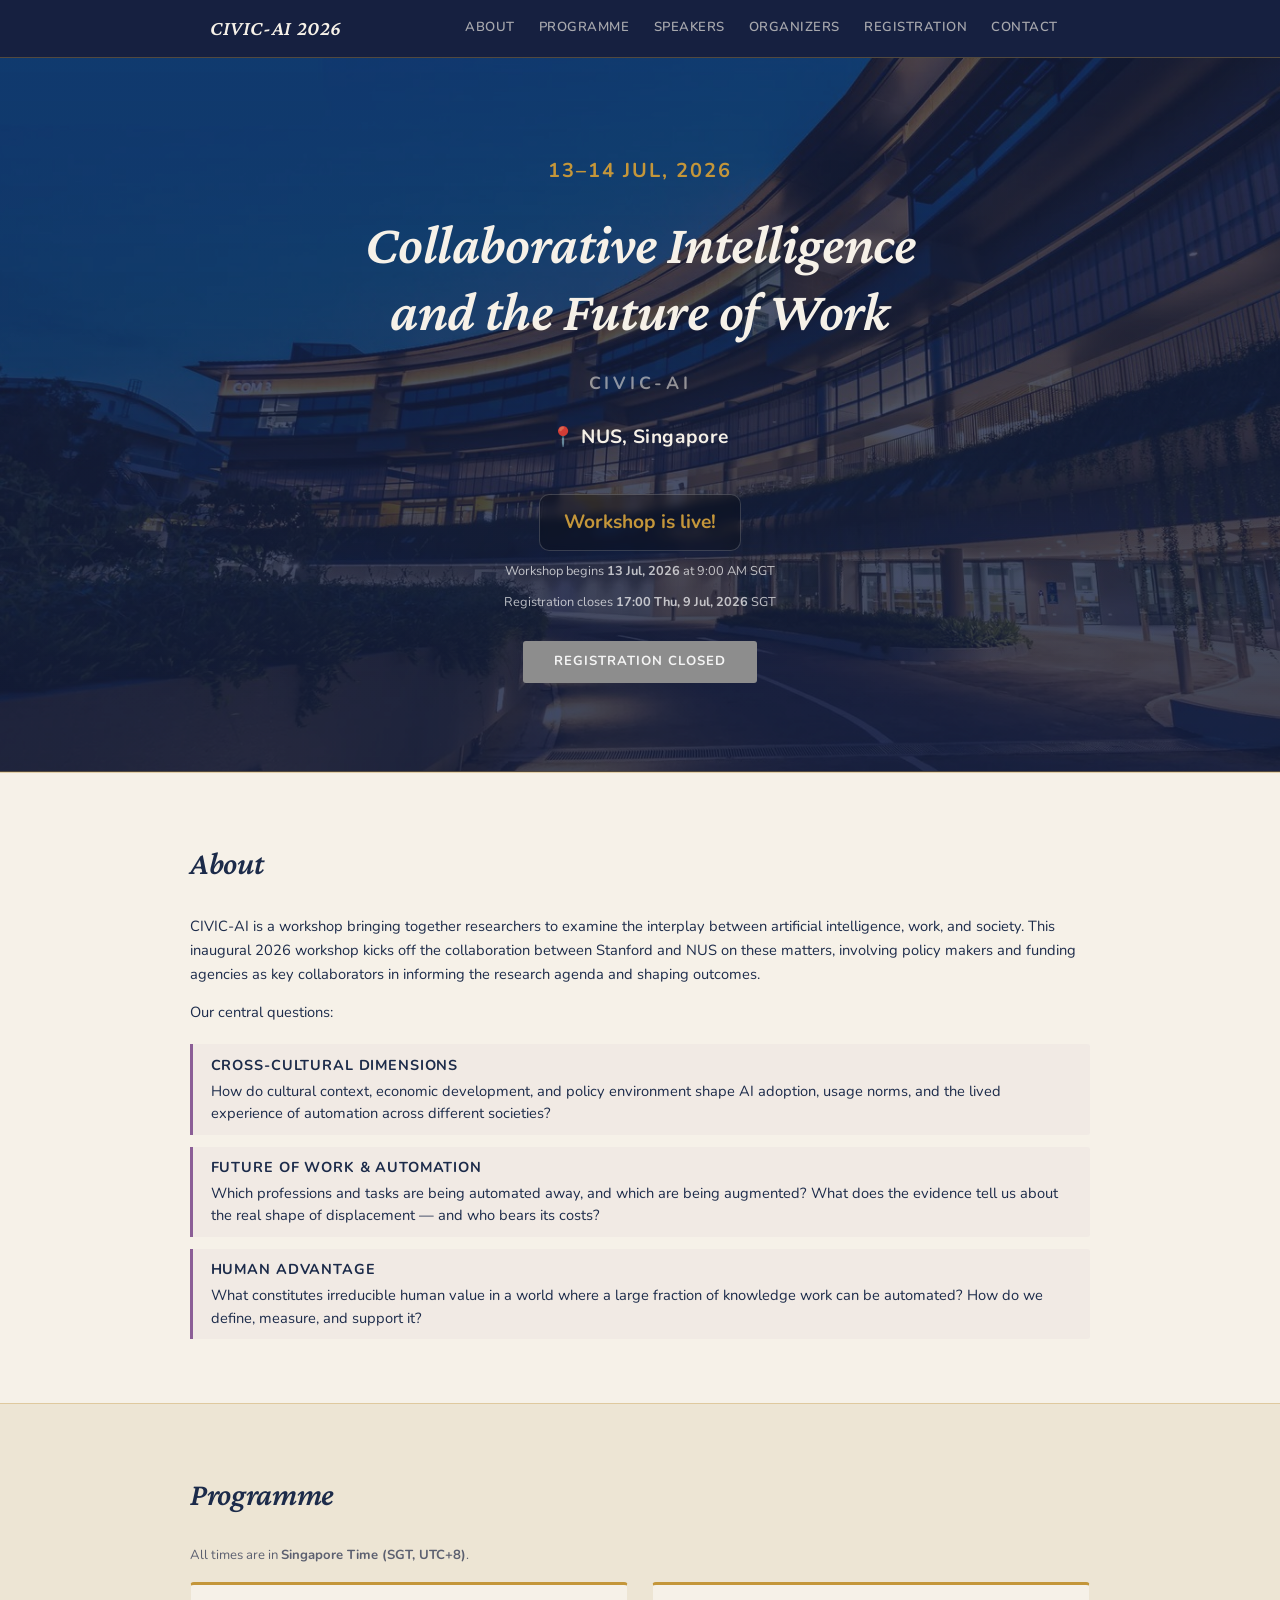
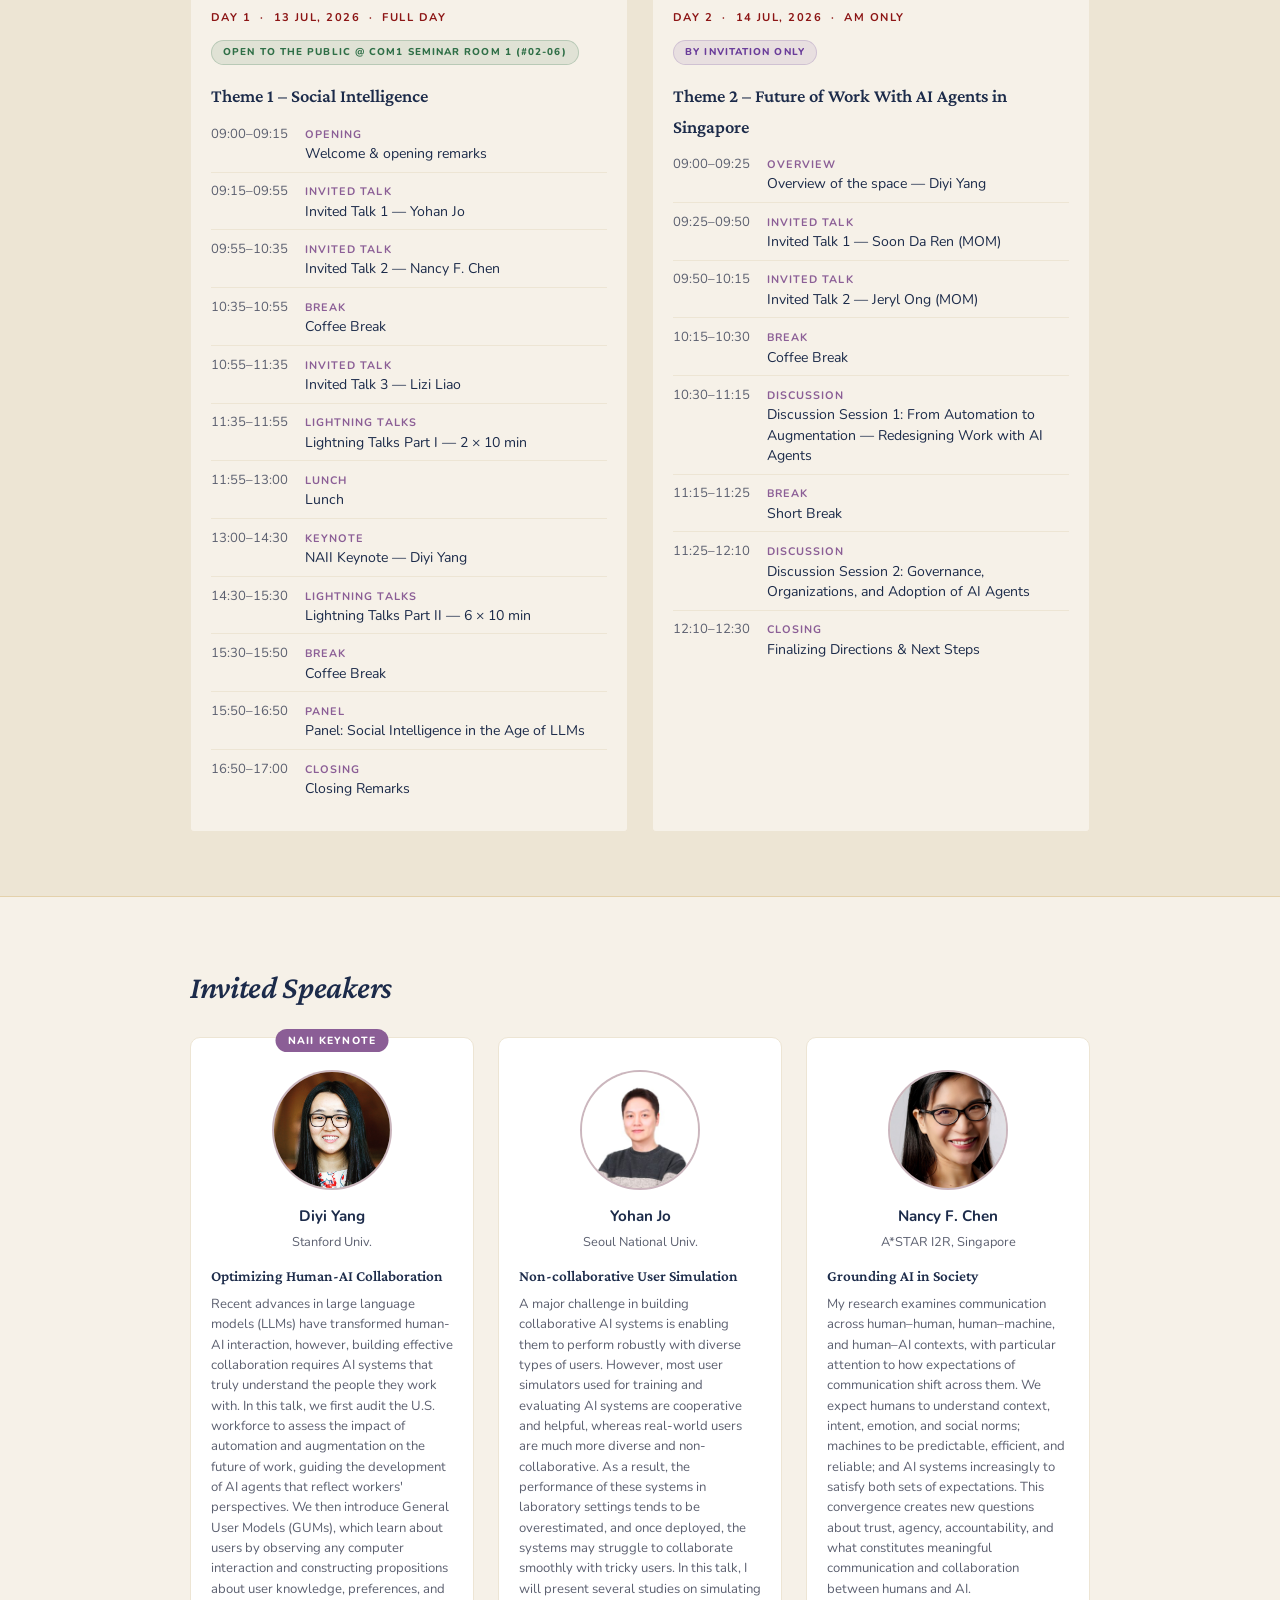
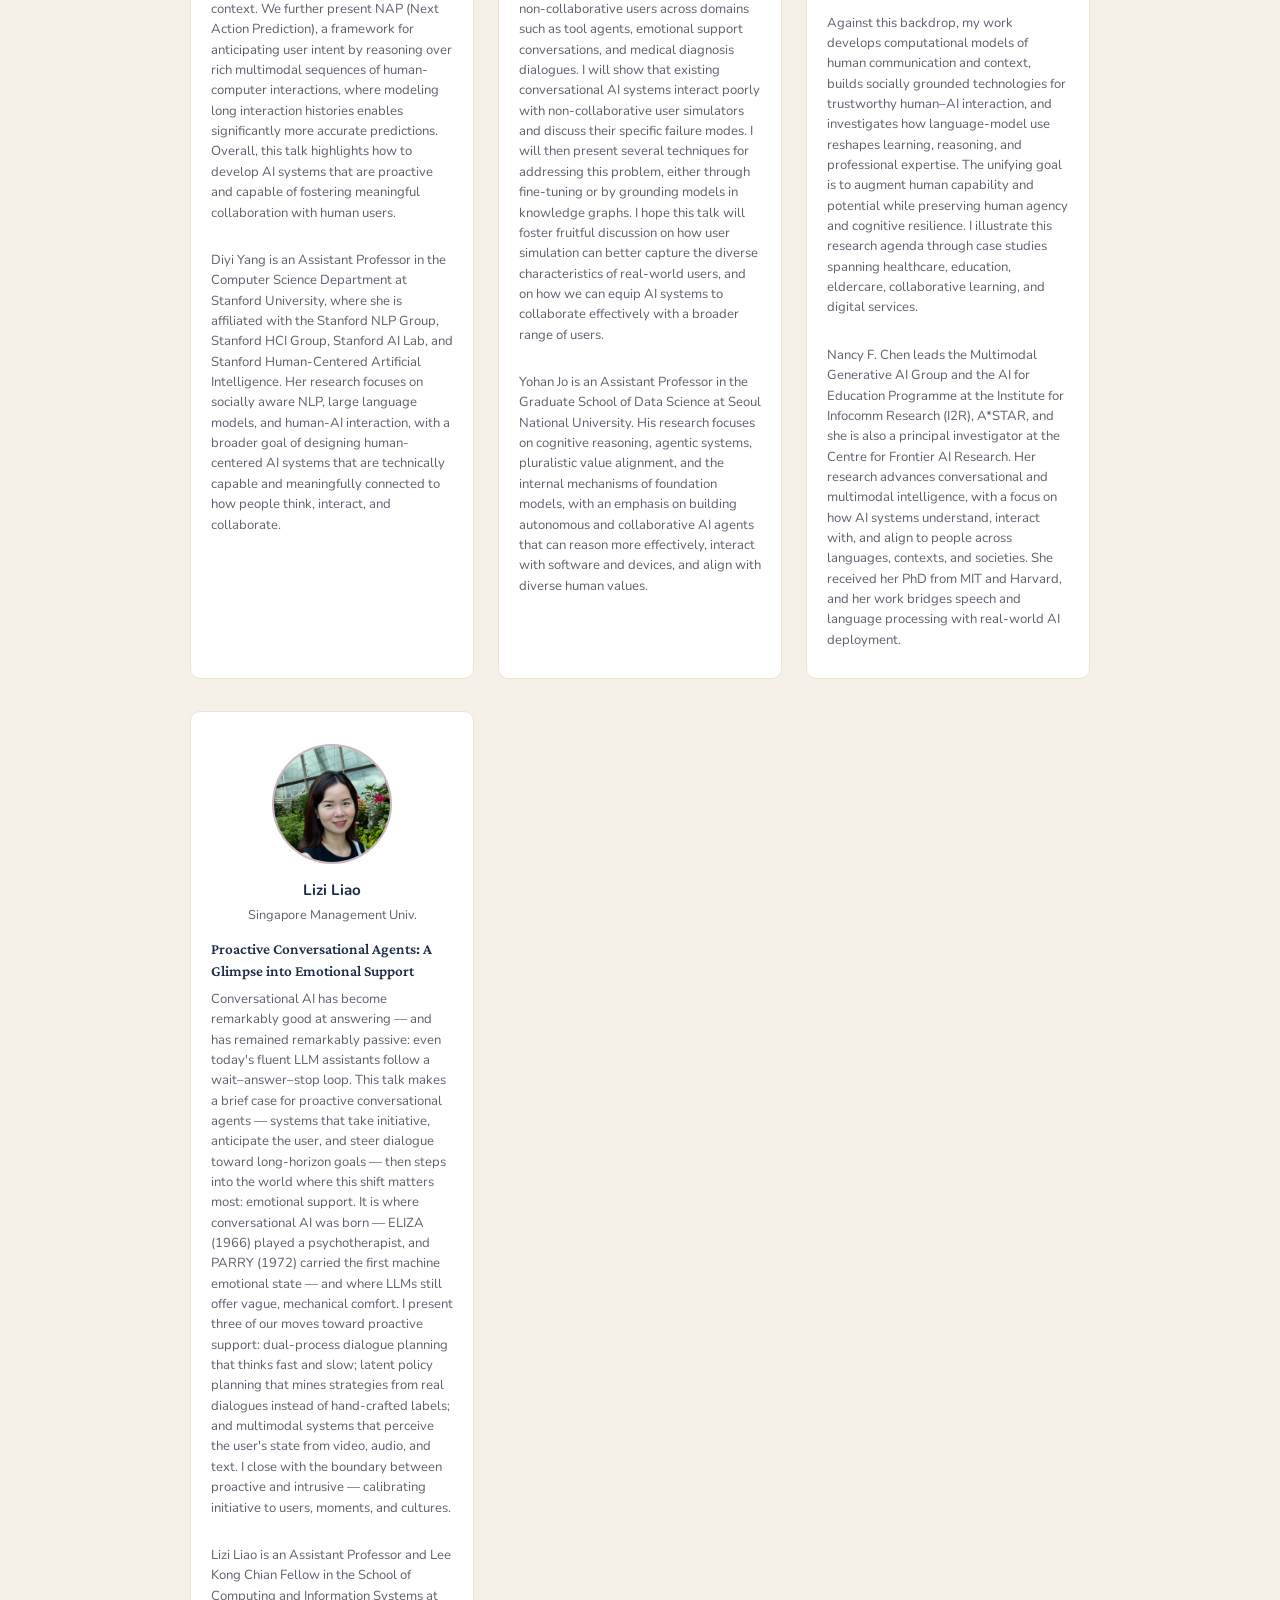
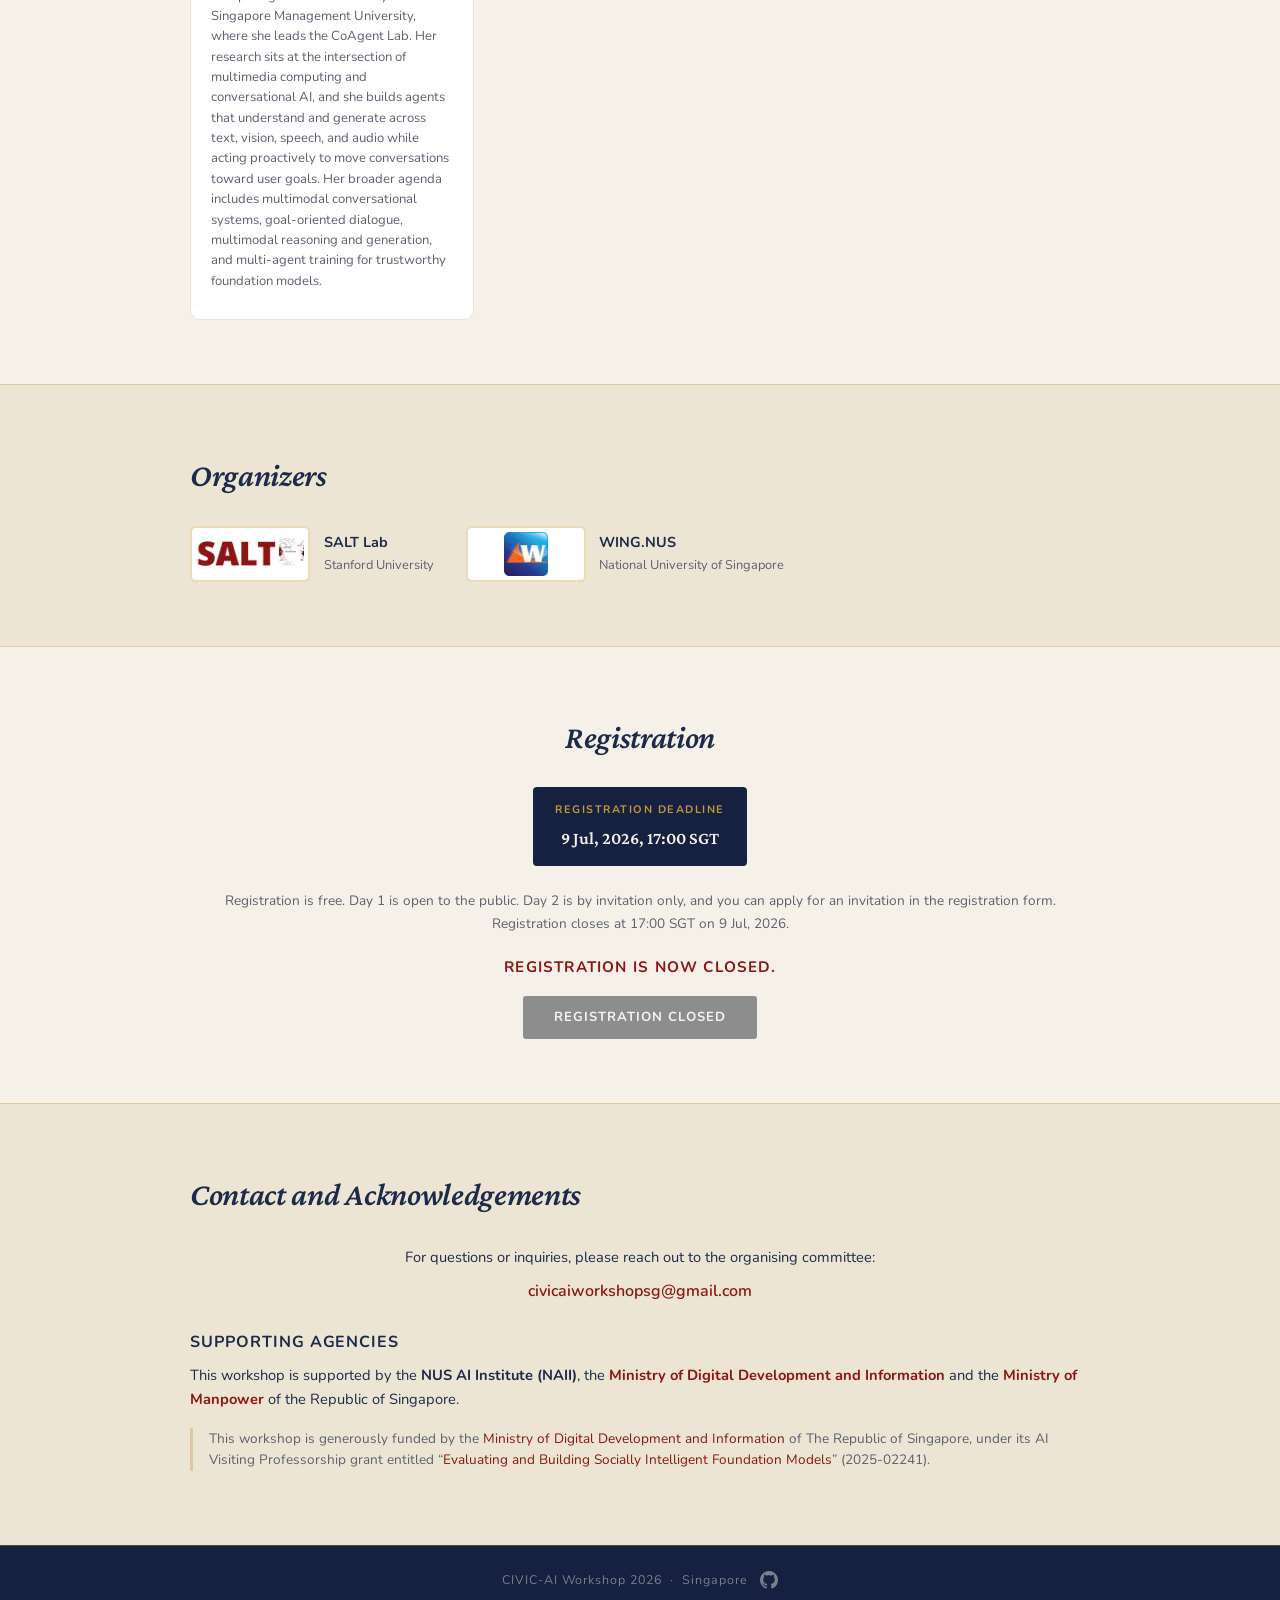
==== commit 6fadf85f: "Codex (via Min): Disable registration after deadline" ====
--- a/index.html
+++ b/index.html
@@ -59,7 +59,13 @@
         <p class="countdown-label">Registration closes <strong>17:00 Thu, 9 Jul, 2026</strong> SGT</p>
       </div>
 
-      <a href="https://nus.syd1.qualtrics.com/jfe/form/SV_1XO2DRUD9dTvpDU" target="_blank" rel="noopener" class="btn btn-primary">Register Now</a>
+      <a
+        href="https://nus.syd1.qualtrics.com/jfe/form/SV_1XO2DRUD9dTvpDU"
+        target="_blank"
+        rel="noopener"
+        class="btn btn-primary"
+        id="hero-register-cta"
+      >Register Now</a>
     </div>
   </header>
 
@@ -318,7 +324,14 @@
         </div>
       </div>
       <p class="reg-note">Registration is free. Day 1 is open to the public. Day 2 is by invitation only, and you can apply for an invitation in the registration form. Registration closes at 17:00 SGT on 9 Jul, 2026.</p>
-      <a href="https://nus.syd1.qualtrics.com/jfe/form/SV_1XO2DRUD9dTvpDU" target="_blank" rel="noopener" class="btn btn-primary">Register Now</a>
+      <p class="reg-status" id="registration-status" hidden>Registration is now closed.</p>
+      <a
+        href="https://nus.syd1.qualtrics.com/jfe/form/SV_1XO2DRUD9dTvpDU"
+        target="_blank"
+        rel="noopener"
+        class="btn btn-primary"
+        id="registration-cta"
+      >Register Now</a>
     </div>
   </section>
 
@@ -369,6 +382,31 @@
        JS — countdown timer + active nav link on scroll
   ====================================================== -->
   <script>
+    // ---- Registration gate ----
+    const REGISTRATION_DEADLINE = new Date('2026-07-09T17:00:00+08:00');
+
+    function disableRegistrationIfClosed() {
+      const now = new Date();
+      if (now < REGISTRATION_DEADLINE) return;
+
+      const heroCta = document.getElementById('hero-register-cta');
+      const regCta = document.getElementById('registration-cta');
+      const status = document.getElementById('registration-status');
+
+      [heroCta, regCta].forEach(link => {
+        if (!link) return;
+        link.removeAttribute('href');
+        link.removeAttribute('target');
+        link.removeAttribute('rel');
+        link.classList.add('btn-disabled');
+        link.setAttribute('aria-disabled', 'true');
+        link.setAttribute('tabindex', '-1');
+        link.textContent = 'Registration Closed';
+      });
+
+      if (status) status.hidden = false;
+    }
+
     // ---- Countdown timer ----
     // Workshop starts: July 9, 2026 17:00 SGT (UTC+8)
     const WORKSHOP_START = new Date('2026-07-13T09:00:00+08:00');
@@ -396,6 +434,7 @@
       document.getElementById('cd-secs').textContent  = String(secs).padStart(2, '0');
     }
 
+    disableRegistrationIfClosed();
     updateCountdown();
     setInterval(updateCountdown, 1000);
 
--- a/style.css
+++ b/style.css
@@ -198,6 +198,16 @@
   transform: translateY(-1px);
 }
 
+.btn-disabled,
+.btn-disabled:hover {
+  background: #8d8d8d;
+  color: rgba(255, 255, 255, 0.9);
+  text-decoration: none;
+  transform: none;
+  cursor: not-allowed;
+  pointer-events: none;
+}
+
 /* --- SECTIONS --------------------------------------------- */
 section {
   padding: 4rem 1.5rem;
@@ -558,6 +568,15 @@
   text-align: center;
 }
 
+.reg-status {
+  font-size: 0.95rem;
+  font-weight: 700;
+  color: var(--cardinal);
+  margin: -0.25rem 0 1rem;
+  text-transform: uppercase;
+  letter-spacing: 0.08em;
+}
+
 .reg-centered {
   justify-content: center;
 }
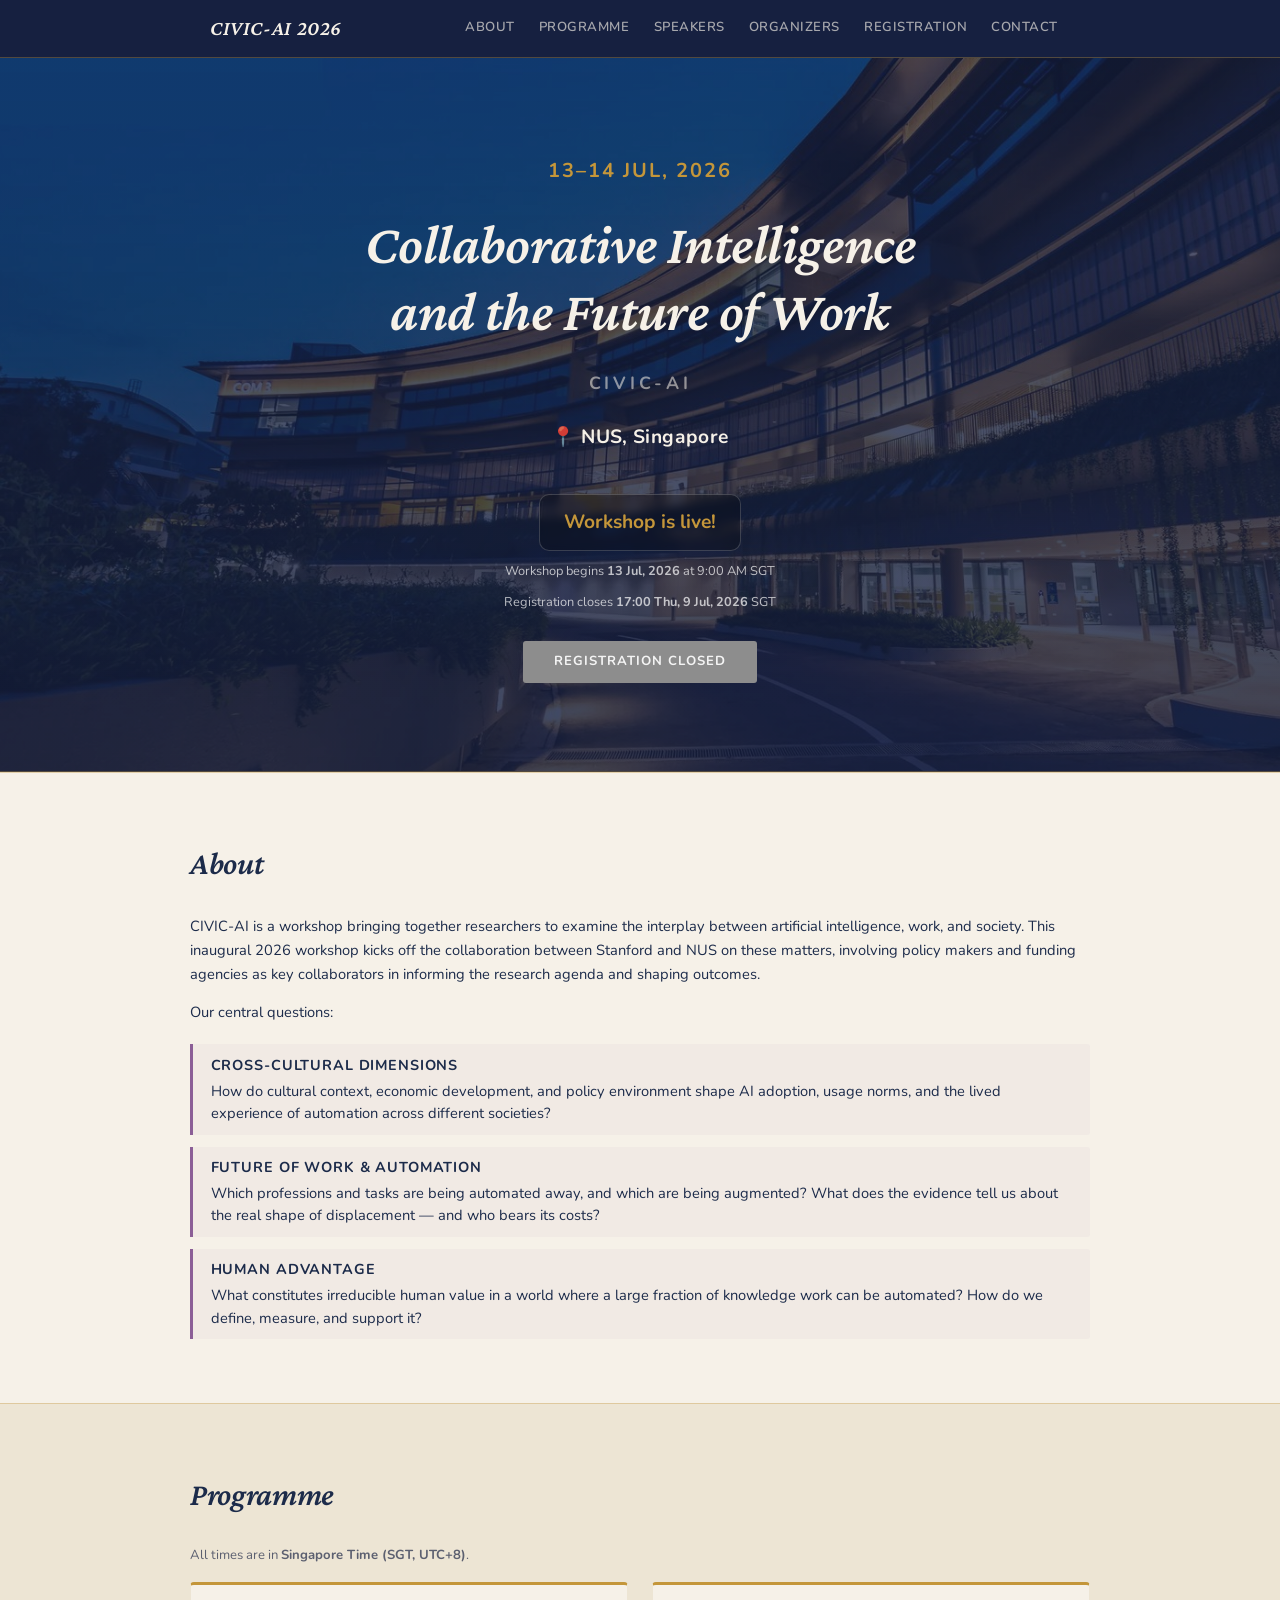
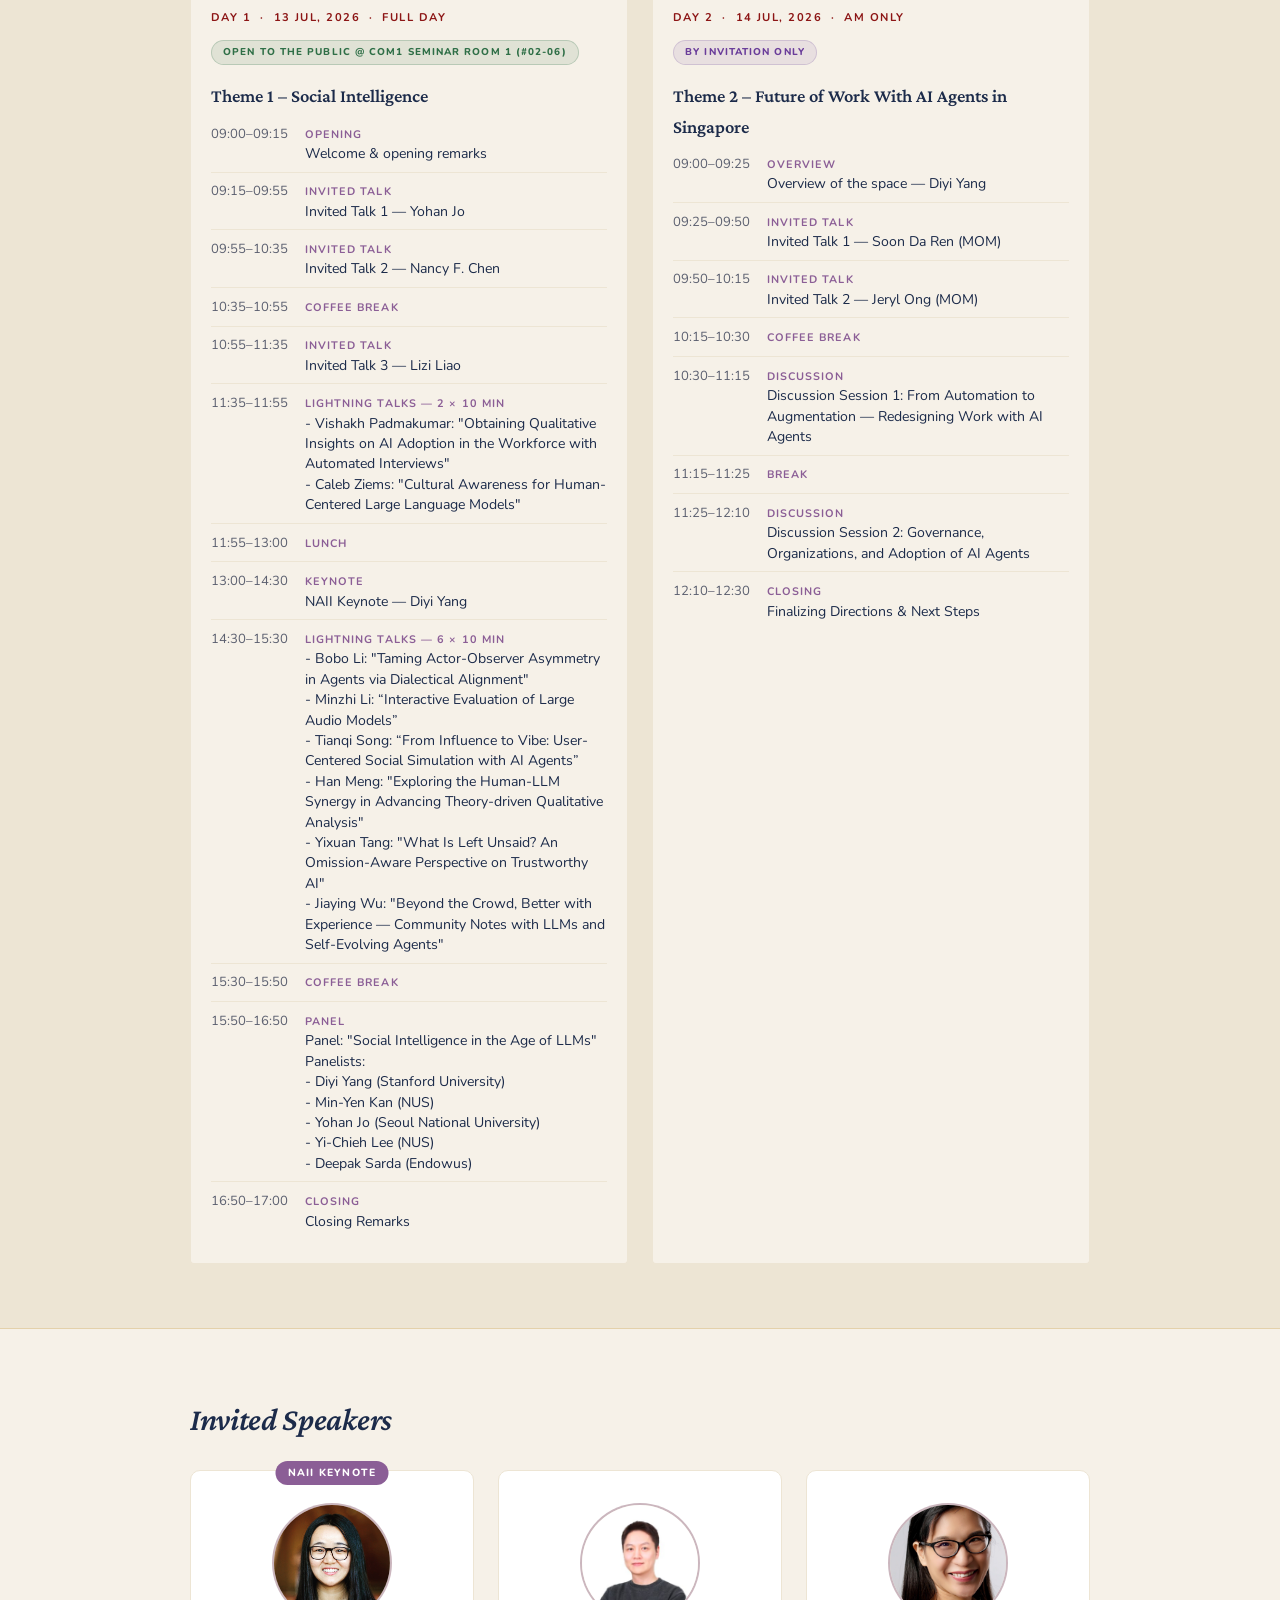
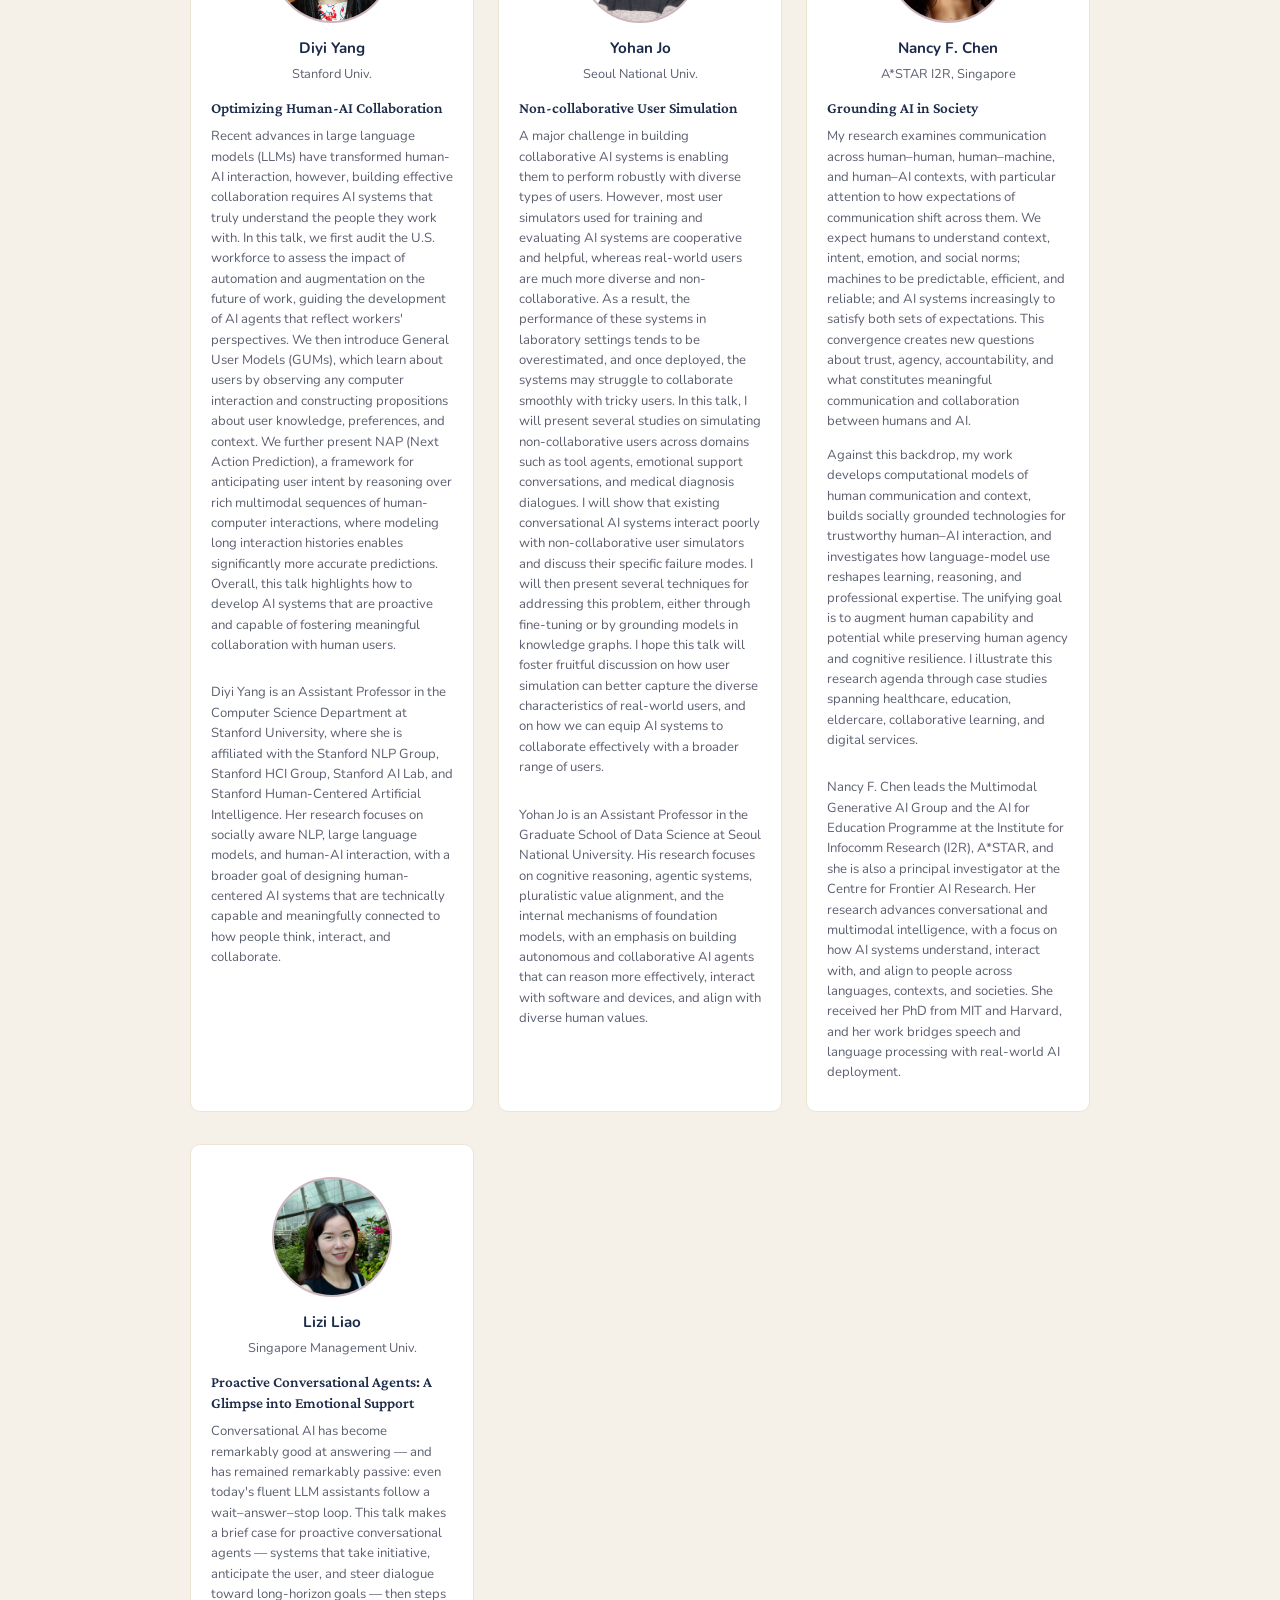
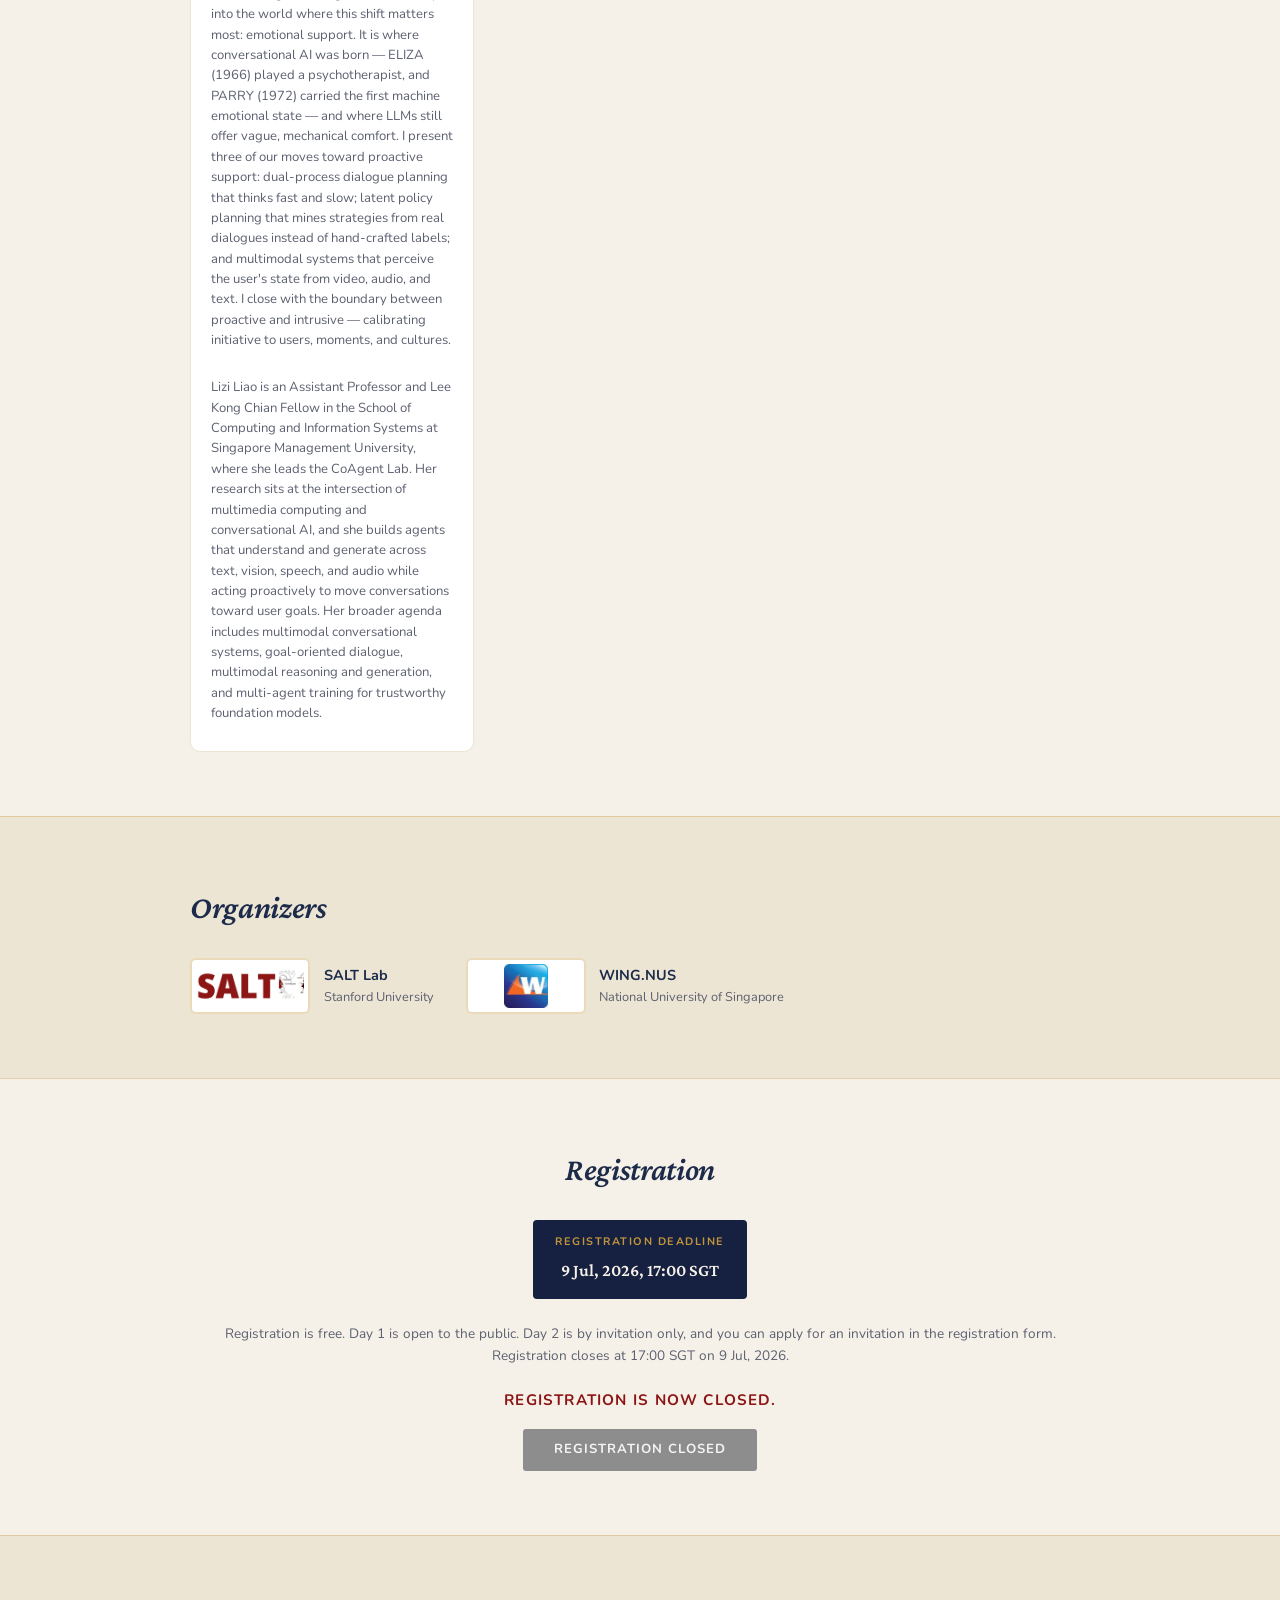
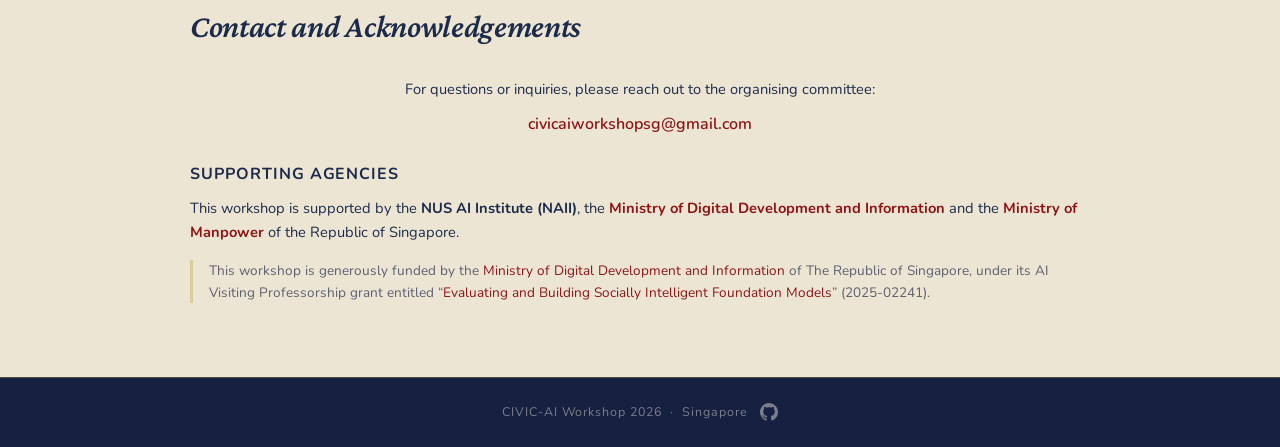
==== commit a8267192: "Update schedule details and event titles in index.html Corrected event titles and added details for " ====
--- a/index.html
+++ b/index.html
@@ -131,7 +131,7 @@
         </div>
         <div class="schedule-row">
           <span class="s-time">10:35–10:55</span>
-          <span class="s-event"><span class="s-type">Break</span>Coffee Break</span>
+          <span class="s-event"><span class="s-type">Coffee Break</span></span>
         </div>
         <div class="schedule-row">
           <span class="s-time">10:55–11:35</span>
@@ -139,11 +139,16 @@
         </div>
         <div class="schedule-row">
           <span class="s-time">11:35–11:55</span>
-          <span class="s-event"><span class="s-type">Lightning Talks</span>Lightning Talks Part I &mdash; 2 × 10 min</span>
+            <span class="s-event">
+    <span class="s-type">Lightning Talks &mdash; 2 × 10 min </span>
+    - Vishakh Padmakumar: "Obtaining Qualitative Insights on AI Adoption in the Workforce with Automated Interviews"
+    <br>
+    - Caleb Ziems: "Cultural Awareness for Human-Centered Large Language Models"
+  </span>
         </div>
         <div class="schedule-row">
           <span class="s-time">11:55–13:00</span>
-          <span class="s-event"><span class="s-type">Lunch</span>Lunch</span>
+          <span class="s-event"><span class="s-type">Lunch</span></span>
         </div>
         <div class="schedule-row">
           <span class="s-time">13:00–14:30</span>
@@ -151,15 +156,40 @@
         </div>
         <div class="schedule-row">
           <span class="s-time">14:30–15:30</span>
-          <span class="s-event"><span class="s-type">Lightning Talks</span>Lightning Talks Part II &mdash; 6 × 10 min</span>
+          <span class="s-event"><span class="s-type">Lightning Talks &mdash; 6 × 10 min</span>
+        - Bobo Li: "Taming Actor-Observer Asymmetry in Agents via Dialectical Alignment"
+        <br>
+        - Minzhi Li: “Interactive Evaluation of Large Audio Models”
+        <br>
+        - Tianqi Song: “From Influence to Vibe: User-Centered Social Simulation with AI Agents”
+        <br>
+        - Han Meng: "Exploring the Human-LLM Synergy in Advancing Theory-driven Qualitative Analysis"
+        <br>
+        - Yixuan Tang: "What Is Left Unsaid? An Omission-Aware Perspective on Trustworthy AI"
+        <br>
+        - Jiaying Wu: "Beyond the Crowd, Better with Experience &mdash; Community Notes with LLMs and Self-Evolving Agents"
+        
+        </span>
         </div>
         <div class="schedule-row">
           <span class="s-time">15:30–15:50</span>
-          <span class="s-event"><span class="s-type">Break</span>Coffee Break</span>
+          <span class="s-event"><span class="s-type">Coffee Break</span></span>
         </div>
         <div class="schedule-row">
           <span class="s-time">15:50–16:50</span>
-          <span class="s-event"><span class="s-type">Panel</span>Panel: Social Intelligence in the Age of LLMs</span>
+          <span class="s-event"><span class="s-type">Panel</span>Panel: "Social Intelligence in the Age of LLMs"
+        
+        Panelists: 
+        <br>
+        - Diyi Yang (Stanford University) 
+        <br>
+        - Min-Yen Kan (NUS)
+        <br>
+        - Yohan Jo (Seoul National University)
+        <br>
+        - Yi-Chieh Lee (NUS)
+        <br>
+        - Deepak Sarda (Endowus)</span>
         </div>
         <div class="schedule-row">
           <span class="s-time">16:50–17:00</span>
@@ -189,7 +219,7 @@
           </div>
           <div class="schedule-row">
             <span class="s-time">10:15–10:30</span>
-            <span class="s-event"><span class="s-type">Break</span>Coffee Break</span>
+            <span class="s-event"><span class="s-type">Coffee Break</span></span>
           </div>
           <div class="schedule-row">
             <span class="s-time">10:30–11:15</span>
@@ -197,7 +227,7 @@
           </div>
           <div class="schedule-row">
             <span class="s-time">11:15–11:25</span>
-            <span class="s-event"><span class="s-type">Break</span>Short Break</span>
+            <span class="s-event"><span class="s-type">Break</span></span>
           </div>
           <div class="schedule-row">
             <span class="s-time">11:25–12:10</span>
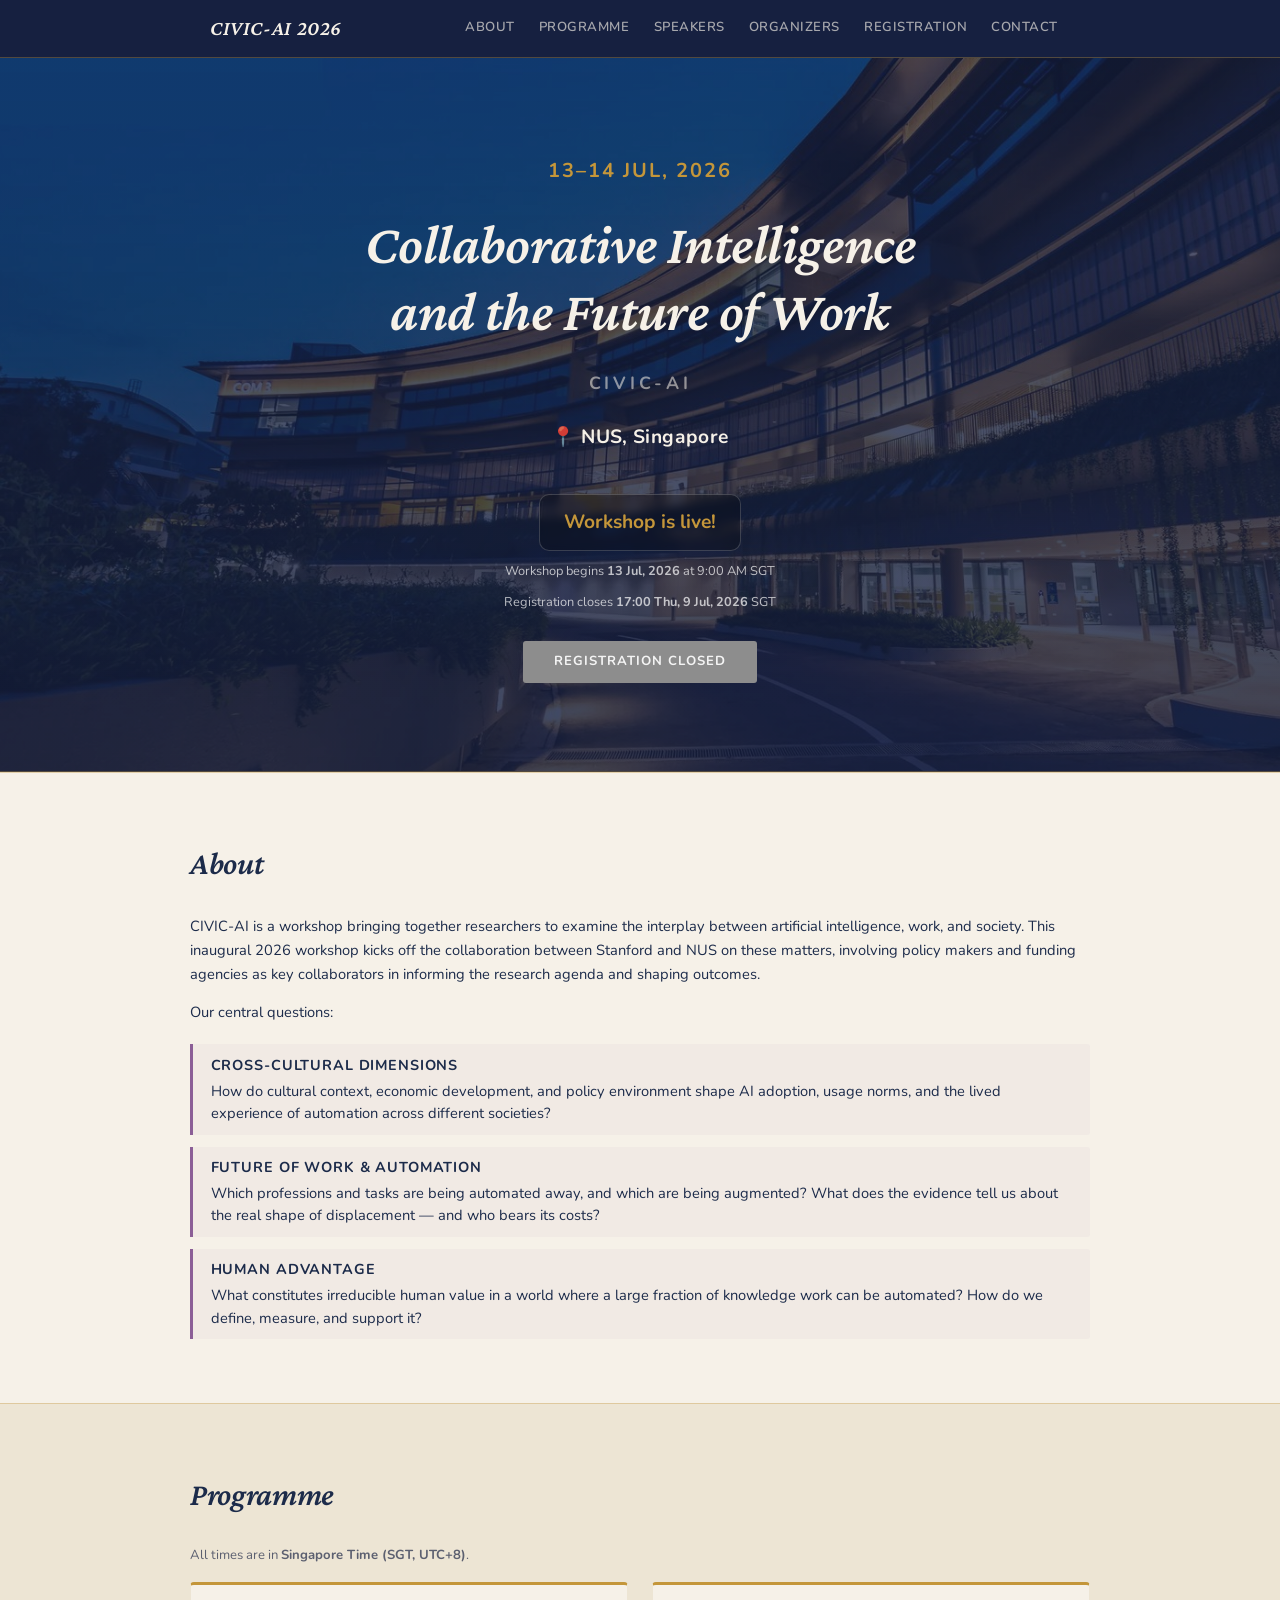
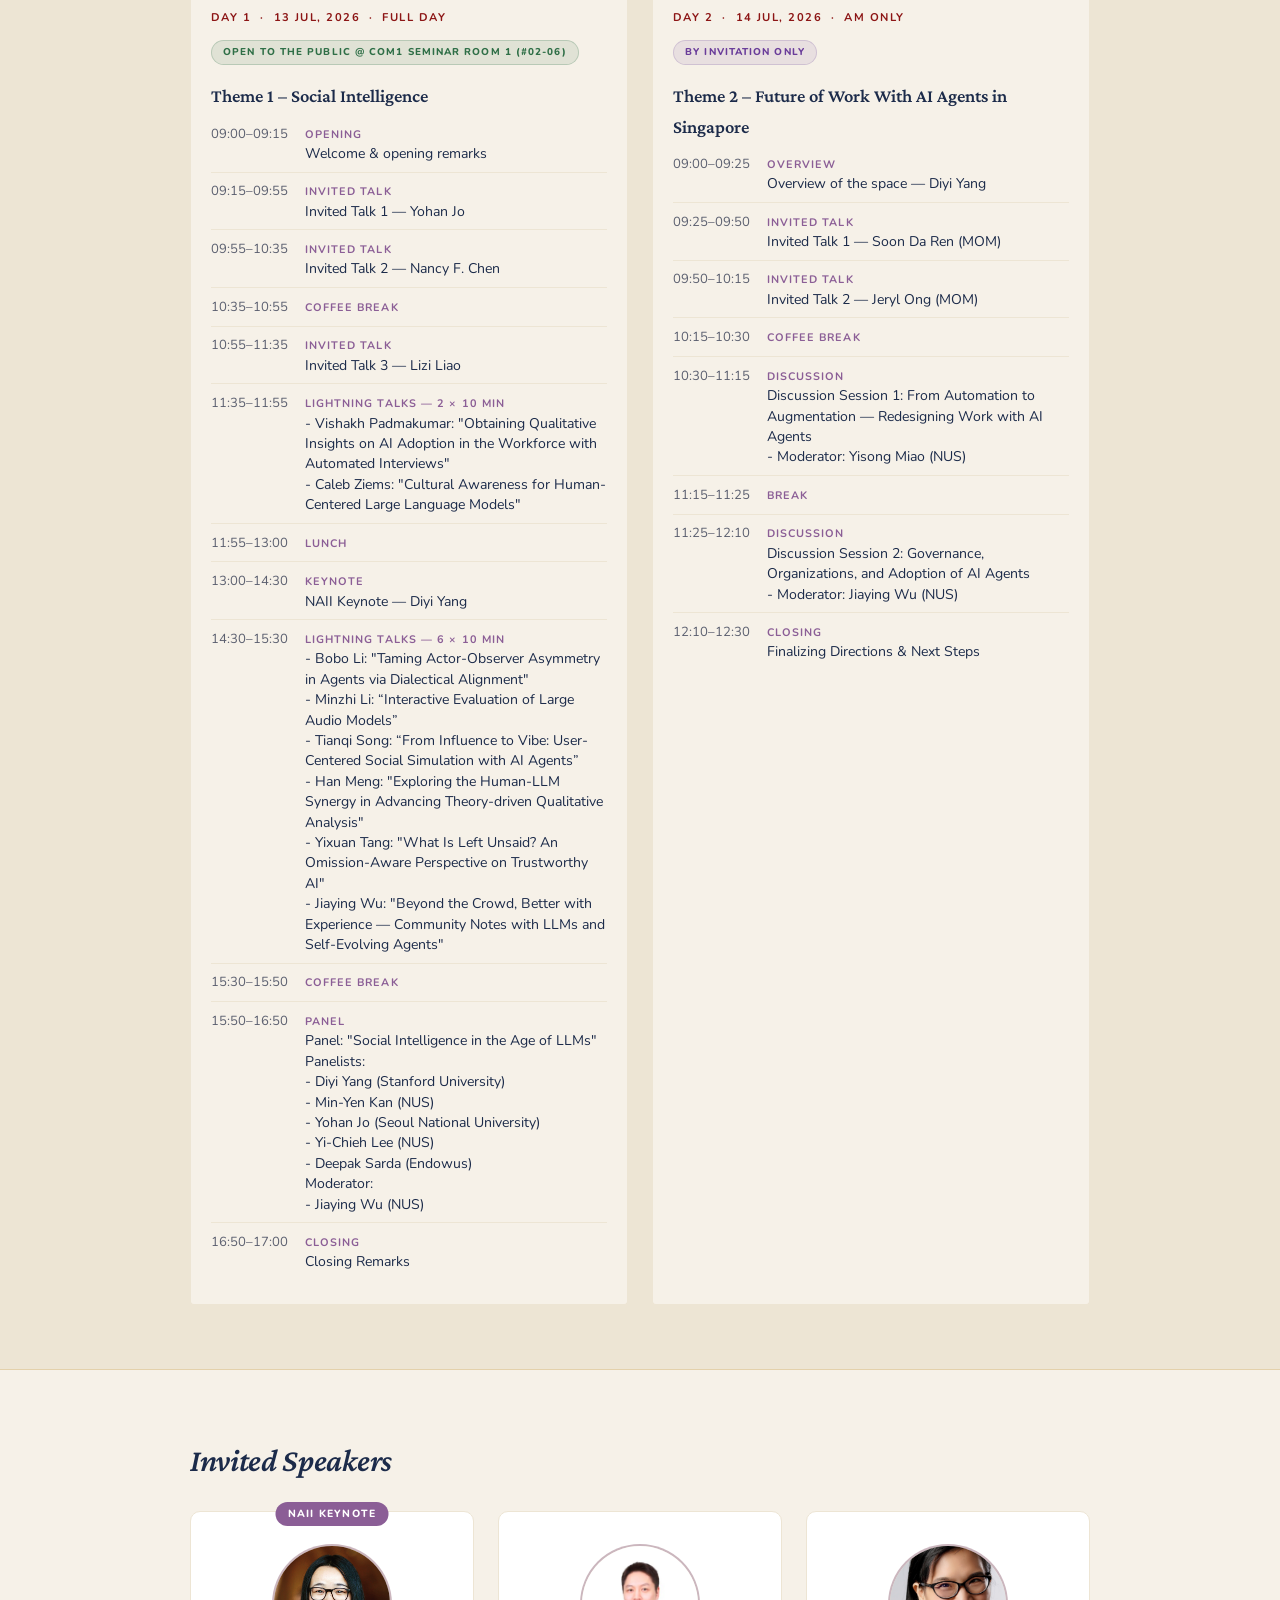
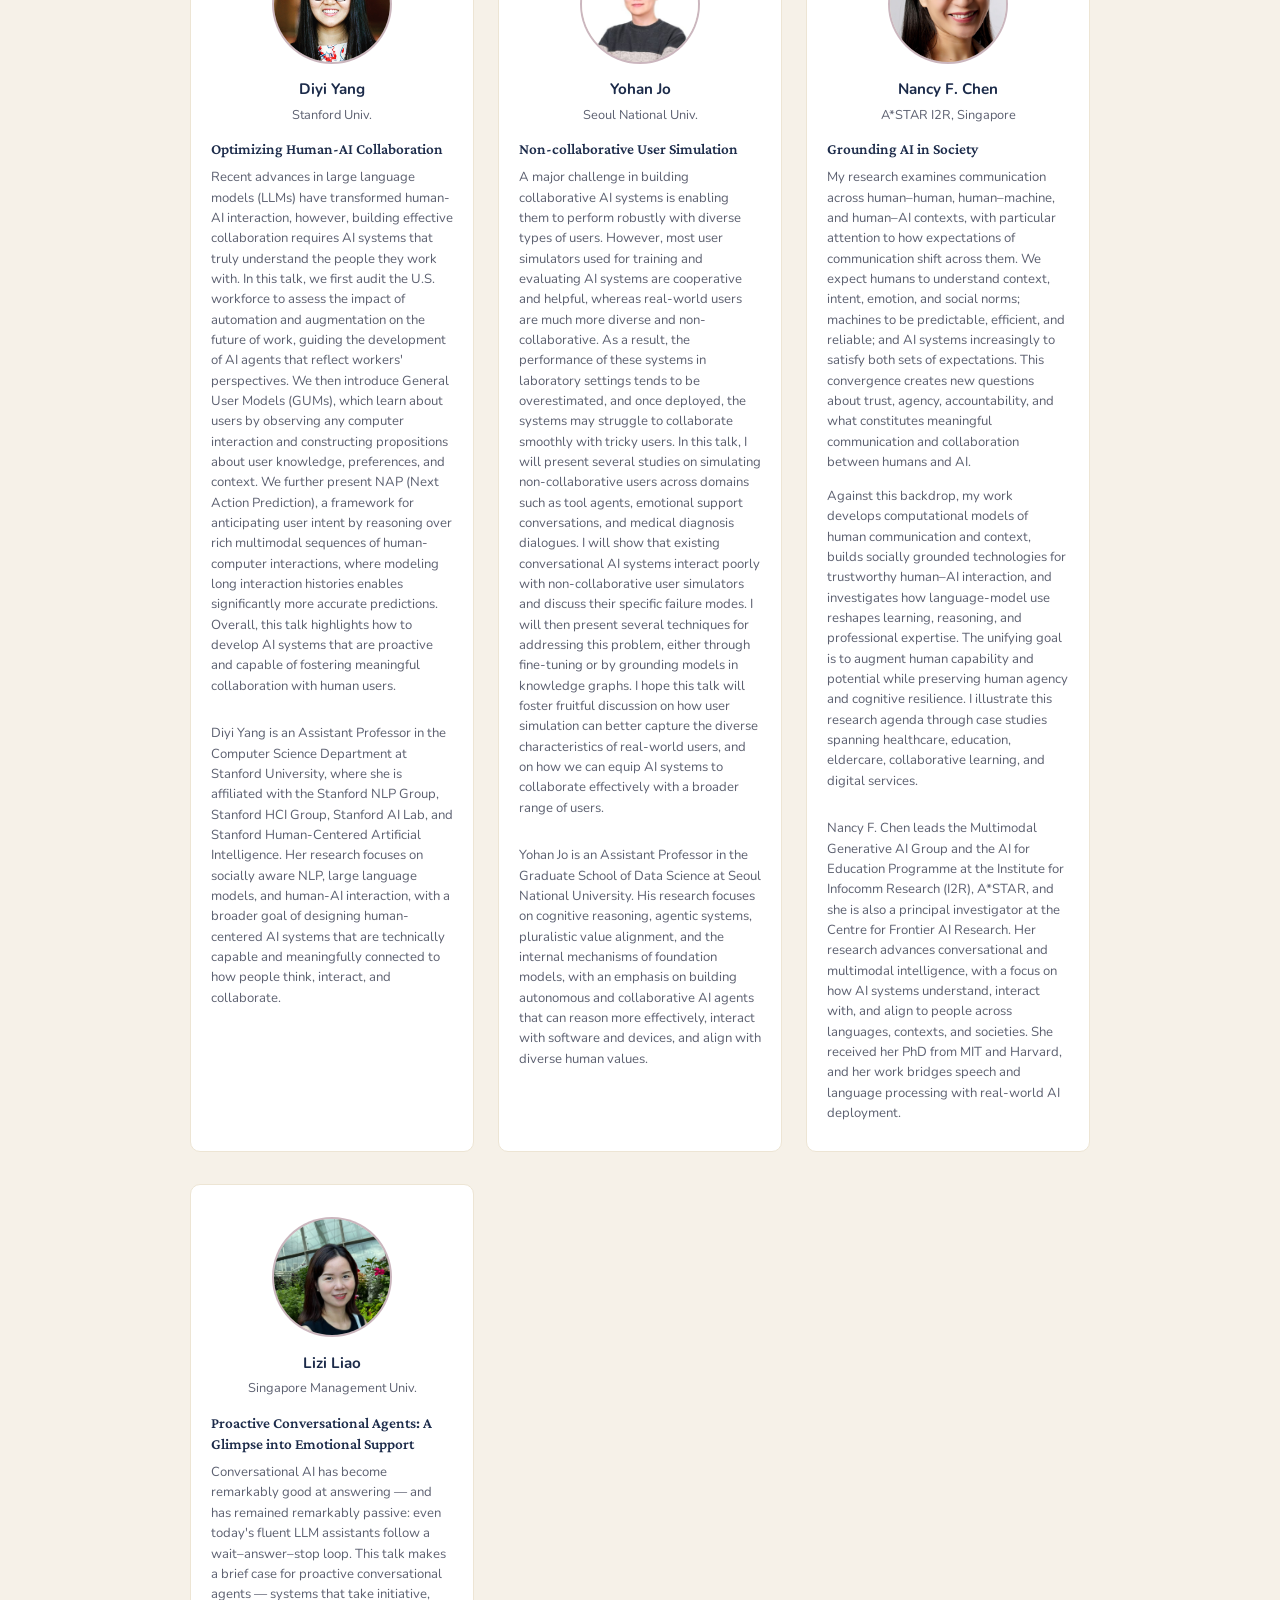
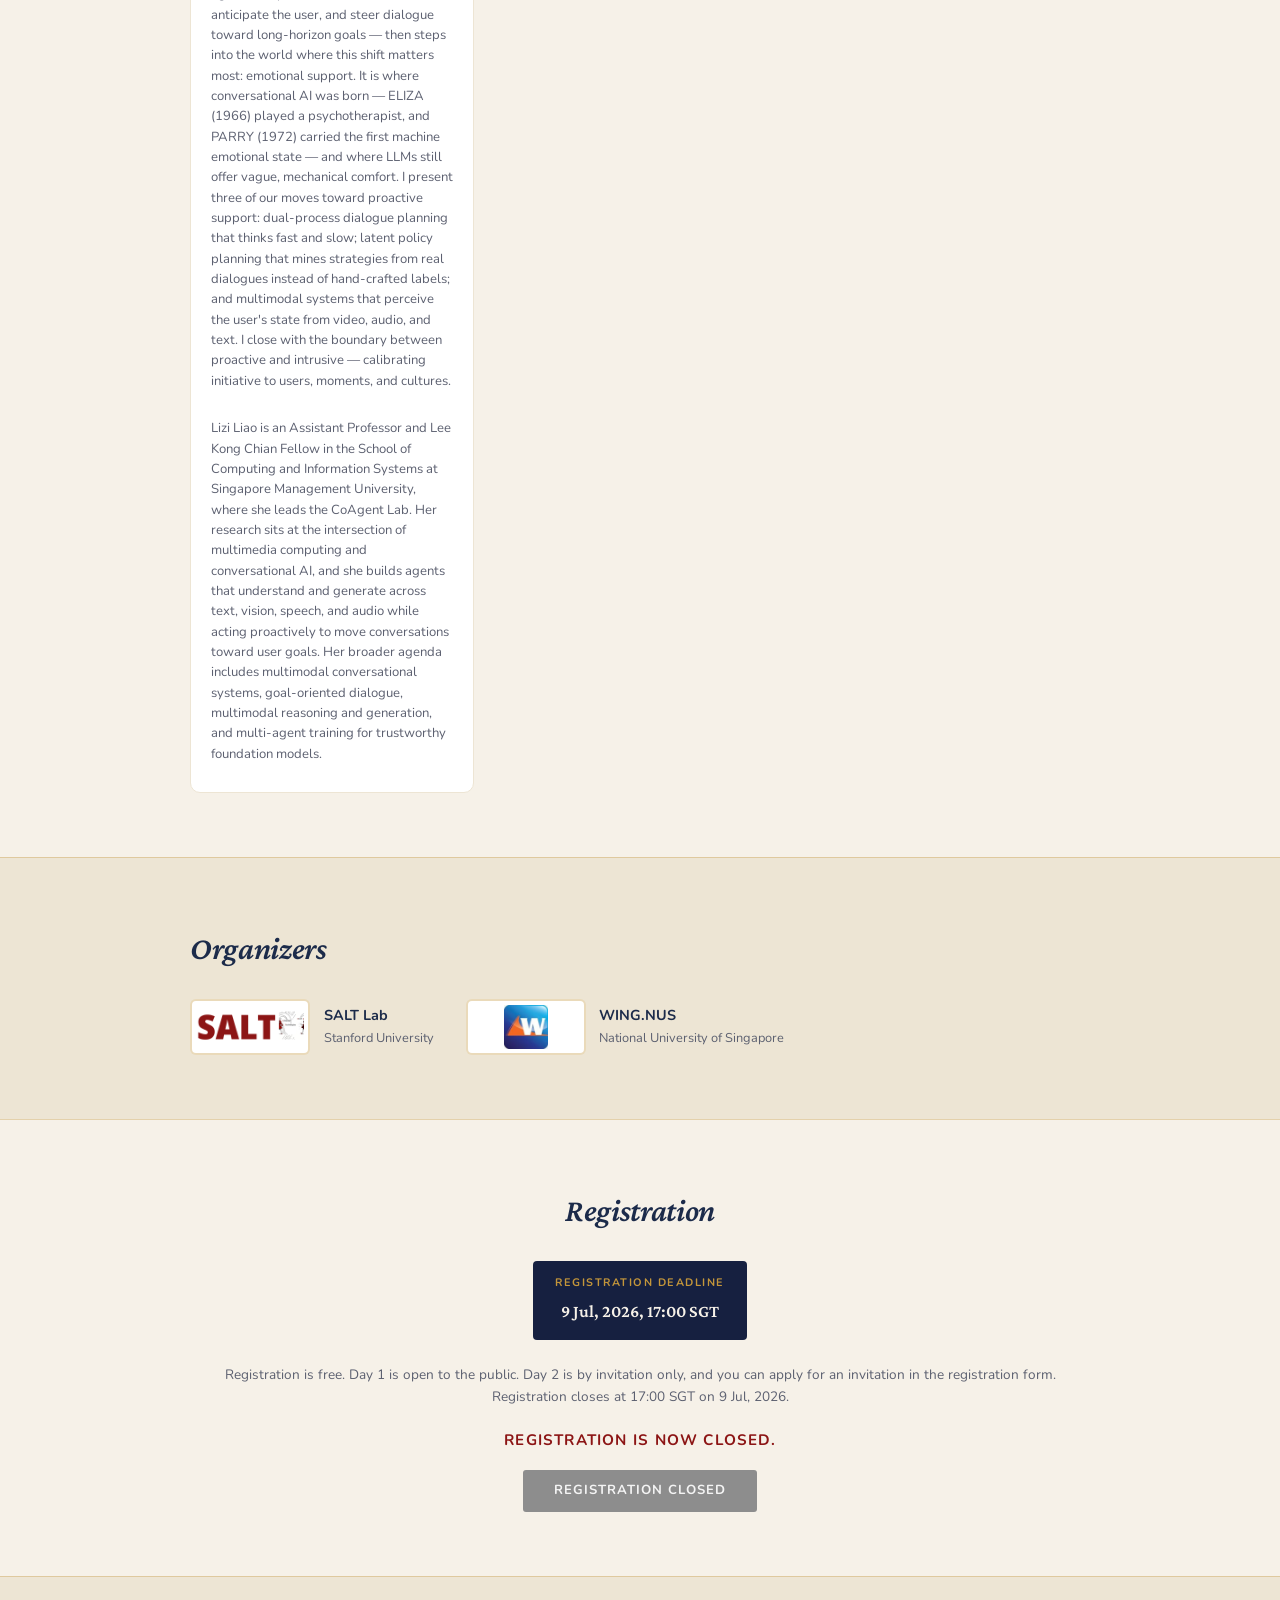
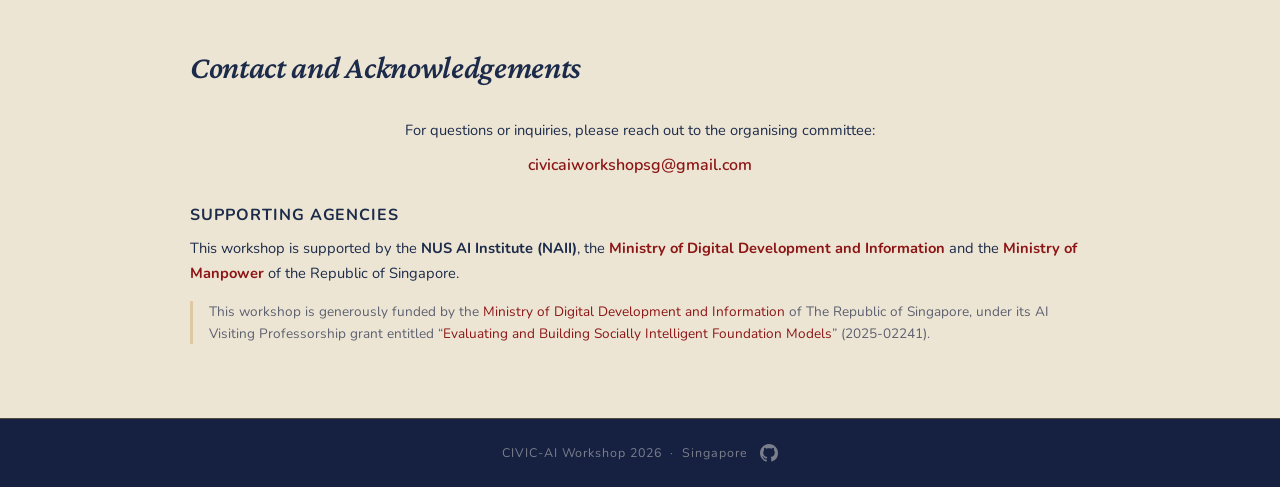
==== commit f3abf8ff: "Update agenda details in index.html" ====
--- a/index.html
+++ b/index.html
@@ -178,7 +178,7 @@
         <div class="schedule-row">
           <span class="s-time">15:50–16:50</span>
           <span class="s-event"><span class="s-type">Panel</span>Panel: "Social Intelligence in the Age of LLMs"
-        
+        <br>
         Panelists: 
         <br>
         - Diyi Yang (Stanford University) 
@@ -189,7 +189,11 @@
         <br>
         - Yi-Chieh Lee (NUS)
         <br>
-        - Deepak Sarda (Endowus)</span>
+        - Deepak Sarda (Endowus)
+        <br>
+        Moderator: 
+        <br>
+        - Jiaying Wu (NUS)</span>
         </div>
         <div class="schedule-row">
           <span class="s-time">16:50–17:00</span>
@@ -223,7 +227,9 @@
           </div>
           <div class="schedule-row">
             <span class="s-time">10:30–11:15</span>
-            <span class="s-event"><span class="s-type">Discussion</span>Discussion Session 1: From Automation to Augmentation — Redesigning Work with AI Agents</span>
+            <span class="s-event"><span class="s-type">Discussion</span>Discussion Session 1: From Automation to Augmentation — Redesigning Work with AI Agents        
+        <br>    
+            - Moderator: Yisong Miao (NUS)</span>
           </div>
           <div class="schedule-row">
             <span class="s-time">11:15–11:25</span>
@@ -231,7 +237,9 @@
           </div>
           <div class="schedule-row">
             <span class="s-time">11:25–12:10</span>
-            <span class="s-event"><span class="s-type">Discussion</span>Discussion Session 2: Governance, Organizations, and Adoption of AI Agents</span>
+            <span class="s-event"><span class="s-type">Discussion</span>Discussion Session 2: Governance, Organizations, and Adoption of AI Agents
+                    <br>    
+            - Moderator: Jiaying Wu (NUS)</span>
           </div>
           <div class="schedule-row">
             <span class="s-time">12:10–12:30</span>
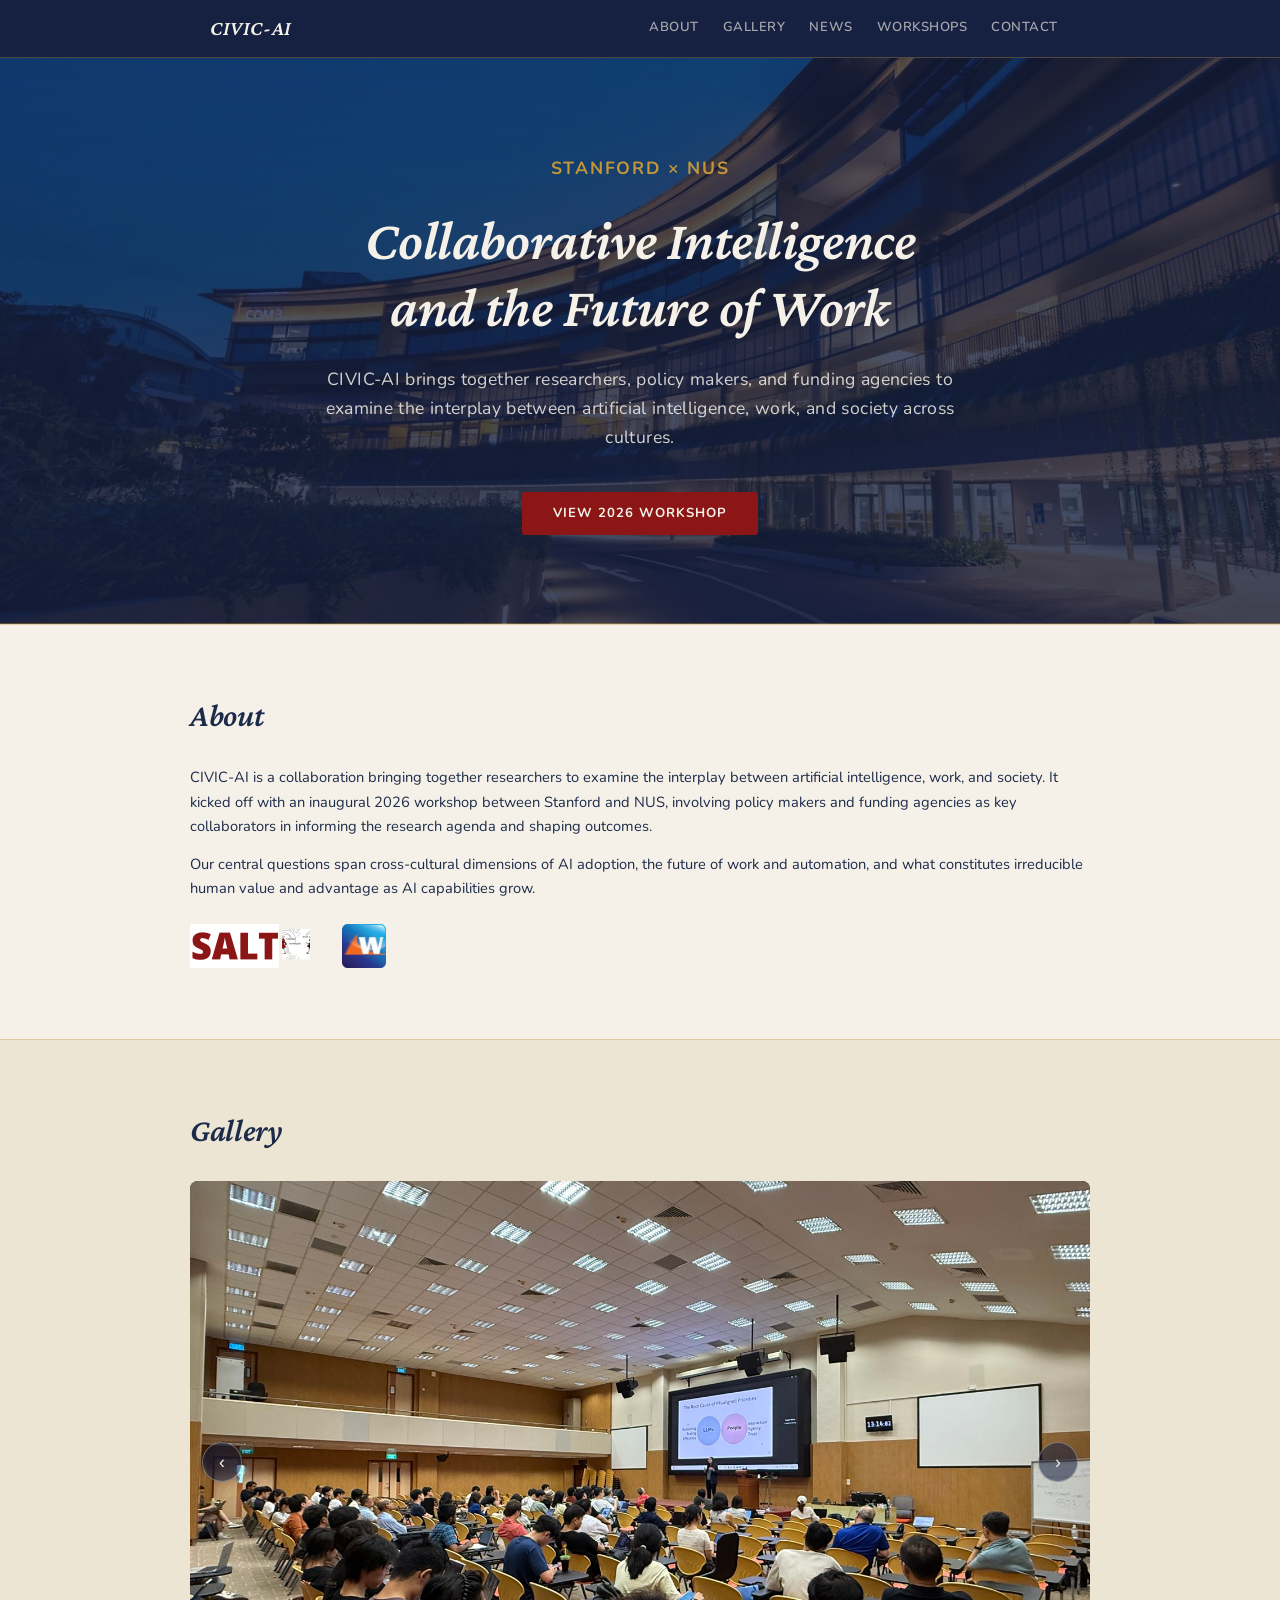
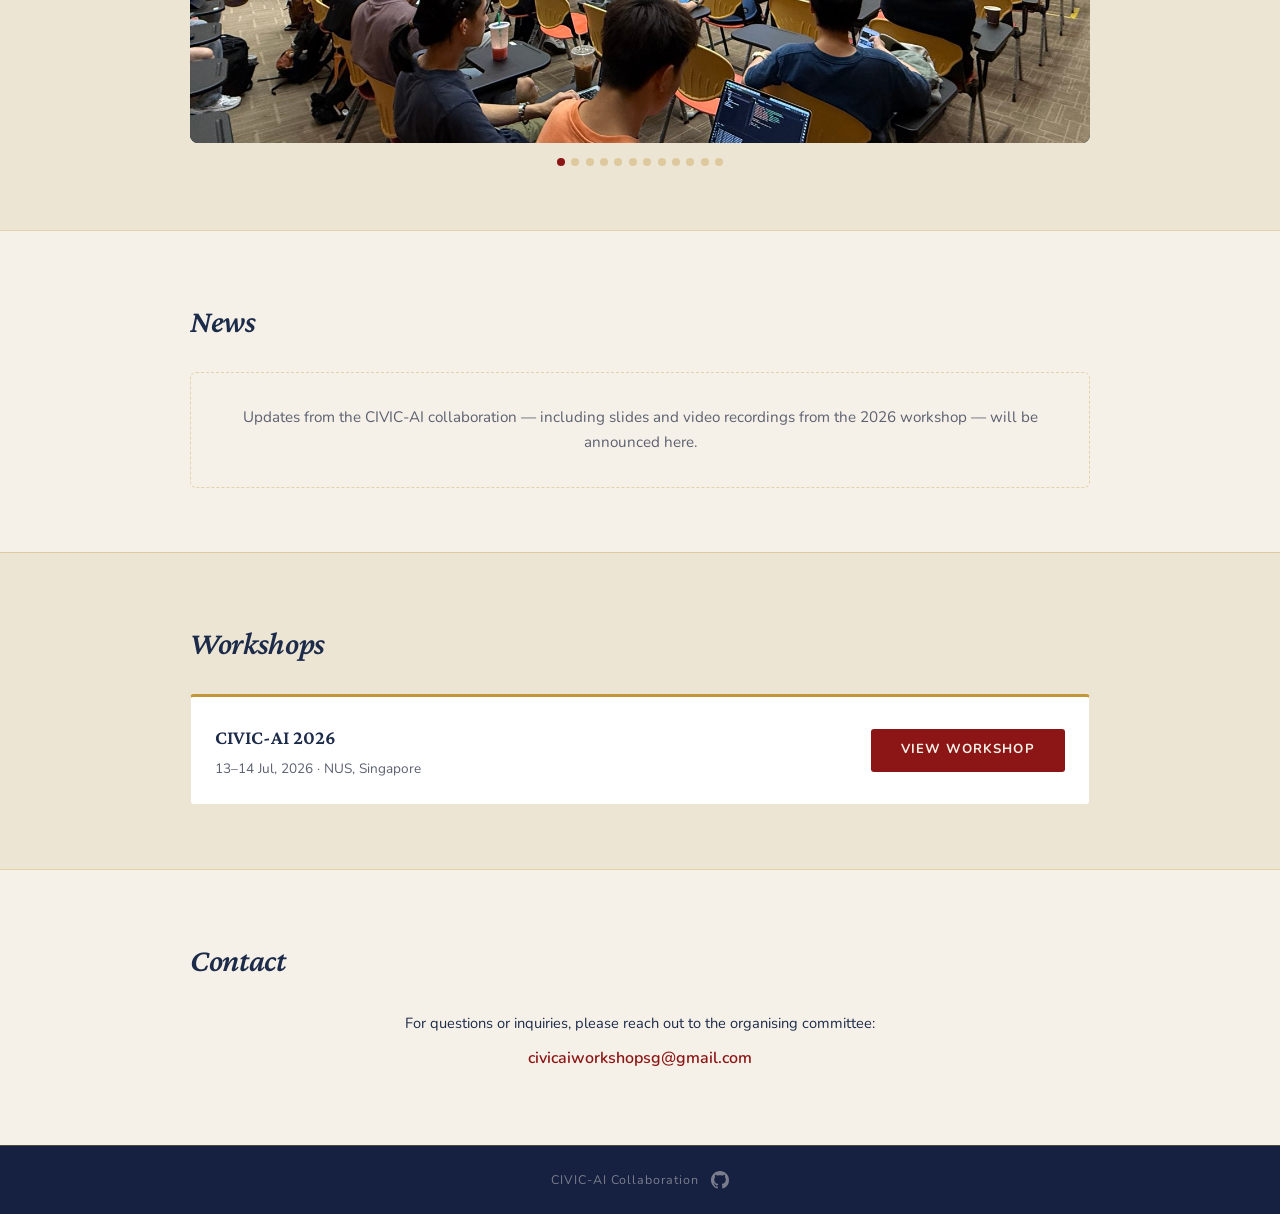
==== commit 94b4e830: "Archiving the old version of the workshop and creating a new homepage" ====
--- a/index.html
+++ b/index.html
@@ -3,8 +3,8 @@
 <head>
   <meta charset="UTF-8" />
   <meta name="viewport" content="width=device-width, initial-scale=1.0" />
-  <title>CIVIC-AI Workshop — 13–14 Jul, 2026</title>
-  <meta name="description" content="A workshop on collaborative intelligence, the future of work, and cross-cultural perspectives in AI. 13–14 Jul, 2026, Singapore." />
+  <title>CIVIC-AI Collaboration</title>
+  <meta name="description" content="CIVIC-AI is a Stanford–NUS collaboration examining collaborative intelligence, the future of work, and cross-cultural perspectives in AI." />
 
   <link rel="preconnect" href="https://fonts.googleapis.com">
   <link rel="preconnect" href="https://fonts.gstatic.com" crossorigin>
@@ -18,13 +18,12 @@
   ====================================================== -->
   <nav id="navbar">
     <div class="nav-inner">
-      <a class="nav-brand" href="#hero">CIVIC-AI 2026</a>
+      <a class="nav-brand" href="#hero">CIVIC-AI</a>
       <ul class="nav-links">
         <li><a href="#about">About</a></li>
-        <li><a href="#programme">Programme</a></li>
-        <li><a href="#speakers">Speakers</a></li>
-        <li><a href="#organizers">Organizers</a></li>
-        <li><a href="#registration">Registration</a></li>
+        <li><a href="#gallery">Gallery</a></li>
+        <li><a href="#news">News</a></li>
+        <li><a href="#workshops">Workshops</a></li>
         <li><a href="#contact">Contact</a></li>
       </ul>
     </div>
@@ -35,372 +34,102 @@
   ====================================================== -->
   <header id="hero">
     <div class="hero-inner">
-      <p class="hero-label">13–14 Jul, 2026</p>
+      <p class="hero-label">Stanford &times; NUS</p>
       <h1>Collaborative Intelligence and the Future of Work</h1>
-      <p class="hero-acronym-small">CIVIC-AI</p>
       <p class="hero-meta">
-        📍 <strong>NUS, Singapore</strong>
+        CIVIC-AI brings together researchers, policy makers, and funding agencies
+        to examine the interplay between artificial intelligence, work, and society
+        across cultures.
       </p>
-
-      <!-- Countdown timer -->
-      <div class="countdown-wrap">
-        <div class="countdown-timer" id="countdown">
-          <div class="countdown-unit"><span id="cd-weeks">--</span><label>Weeks</label></div>
-          <div class="countdown-sep">:</div>
-          <div class="countdown-unit"><span id="cd-days">--</span><label>Days</label></div>
-          <div class="countdown-sep">:</div>
-          <div class="countdown-unit"><span id="cd-hours">--</span><label>Hours</label></div>
-          <div class="countdown-sep">:</div>
-          <div class="countdown-unit"><span id="cd-mins">--</span><label>Mins</label></div>
-          <div class="countdown-sep">:</div>
-          <div class="countdown-unit"><span id="cd-secs">--</span><label>Secs</label></div>
+      <a href="2026/" class="btn btn-primary">View 2026 Workshop</a>
+    </div>
+  </header>
+
+  <!-- ======================================================
+       ABOUT
+  ====================================================== -->
+  <section id="about">
+    <div class="section-inner">
+      <h2>About</h2>
+      <p>CIVIC-AI is a collaboration bringing together researchers to examine the interplay between artificial intelligence, work, and society. It kicked off with an inaugural 2026 workshop between Stanford and NUS, involving policy makers and funding agencies as key collaborators in informing the research agenda and shaping outcomes.</p>
+      <p>Our central questions span cross-cultural dimensions of AI adoption, the future of work and automation, and what constitutes irreducible human value and advantage as AI capabilities grow.</p>
+      <div class="partner-logos">
+        <a href="https://salt.stanford.edu/" target="_blank" rel="noopener">
+          <img src="img/logos/salt_lab_logo.png" alt="SALT Lab, Stanford">
+        </a>
+        <a href="https://wing.comp.nus.edu.sg/" target="_blank" rel="noopener">
+          <img src="img/logos/wing_nus_logo.jpg" alt="WING.NUS, National University of Singapore">
+        </a>
+      </div>
+    </div>
+  </section>
+
+  <!-- ======================================================
+       GALLERY / CAROUSEL
+  ====================================================== -->
+  <section id="gallery">
+    <div class="section-inner">
+      <h2>Gallery</h2>
+      <div class="carousel" id="carousel">
+        <div class="carousel-track" id="carousel-track">
+          <div class="carousel-slide"><img src="img/carousel/audience-wide.jpg" alt="Full audience in the lecture hall during the opening keynote" loading="lazy"></div>
+          <div class="carousel-slide"><img src="img/carousel/audience-hands.jpg" alt="Audience members raising hands during Q&A" loading="lazy"></div>
+          <div class="carousel-slide"><img src="img/carousel/panel-day1.jpg" alt="Panelists on stage for the Social Intelligence in the Age of LLMs panel" loading="lazy"></div>
+          <div class="carousel-slide"><img src="img/carousel/panel-website.jpg" alt="Panel discussion with the CIVIC-AI programme displayed on screen" loading="lazy"></div>
+          <div class="carousel-slide"><img src="img/carousel/keynote-day1.jpg" alt="Speaker presenting on human-centered AI design" loading="lazy"></div>
+          <div class="carousel-slide"><img src="img/carousel/speaker-podium.jpg" alt="Speaker presenting at the podium" loading="lazy"></div>
+          <div class="carousel-slide"><img src="img/carousel/speaker-whiteboard.jpg" alt="Speaker presenting beside a whiteboard" loading="lazy"></div>
+          <div class="carousel-slide"><img src="img/carousel/breakout-1.jpg" alt="Small group breakout discussion around a table" loading="lazy"></div>
+          <div class="carousel-slide"><img src="img/carousel/breakout-2.jpg" alt="Small group breakout discussion around a table" loading="lazy"></div>
+          <div class="carousel-slide"><img src="img/carousel/conversation-day2.jpg" alt="Attendees in conversation between sessions" loading="lazy"></div>
+          <div class="carousel-slide"><img src="img/carousel/speaker-day2.jpg" alt="Speaker presenting beside a whiteboard with Zoom details" loading="lazy"></div>
+          <div class="carousel-slide"><img src="img/carousel/group-photo.jpg" alt="Full group photo of workshop attendees and organizers" loading="lazy"></div>
         </div>
-        <p class="countdown-label">Workshop begins <strong>13 Jul, 2026</strong> at 9:00 AM SGT</p>
-        <p class="countdown-label">Registration closes <strong>17:00 Thu, 9 Jul, 2026</strong> SGT</p>
-      </div>
-
-      <a
-        href="https://nus.syd1.qualtrics.com/jfe/form/SV_1XO2DRUD9dTvpDU"
-        target="_blank"
-        rel="noopener"
-        class="btn btn-primary"
-        id="hero-register-cta"
-      >Register Now</a>
-    </div>
-  </header>
-
-  <!-- ======================================================
-       ABOUT
-  ====================================================== -->
-  <section id="about">
-    <div class="section-inner">
-      <h2>About</h2>
-      <p>CIVIC-AI is a workshop bringing together researchers to examine the interplay between artificial intelligence, work, and society. This inaugural 2026 workshop kicks off the collaboration between Stanford and NUS on these matters, involving policy makers and funding agencies as key collaborators in informing the research agenda and shaping outcomes.</p>
-      <p>Our central questions:</p>
-      <ul class="theme-list">
-        <li>
-          <strong>Cross-cultural Dimensions</strong>
-          How do cultural context, economic development, and policy environment
-          shape AI adoption, usage norms, and the lived experience of automation
-          across different societies?
-        </li>
-        <li>
-          <strong>Future of Work &amp; Automation</strong>
-          Which professions and tasks are being automated away, and which are
-          being augmented? What does the evidence tell us about the real shape
-          of displacement — and who bears its costs?
-        </li>
-        <li>
-          <strong>Human Advantage</strong>
-          What constitutes irreducible human value in a world where a large
-          fraction of knowledge work can be automated? How do we define,
-          measure, and support it?
-        </li>
-      </ul>
-    </div>
-  </section>
-
-  <!-- ======================================================
-       PROGRAMME
-  ====================================================== -->
-  <section id="programme">
-  <div class="section-inner">
-    <h2>Programme</h2>
-    <p class="programme-tz">All times are in <strong>Singapore Time (SGT, UTC+8)</strong>.</p>
-    <div class="programme-days">
-
-      <!-- Day 1 -->
-      <div class="day-card">
-        <span class="day-label">Day 1 &nbsp;·&nbsp; 13 Jul, 2026 &nbsp;·&nbsp; Full Day</span>
-        <div class="day-badges">
-          <span class="day-badge day-badge-public">Open to the Public @ COM1 Seminar Room 1 (#02-06)</span>
+        <button class="carousel-btn carousel-prev" id="carousel-prev" aria-label="Previous photo">&#8249;</button>
+        <button class="carousel-btn carousel-next" id="carousel-next" aria-label="Next photo">&#8250;</button>
+      </div>
+      <div class="carousel-dots" id="carousel-dots"></div>
+    </div>
+  </section>
+
+  <!-- ======================================================
+       NEWS
+  ====================================================== -->
+  <section id="news">
+    <div class="section-inner">
+      <h2>News</h2>
+      <div class="news-empty">
+        Updates from the CIVIC-AI collaboration &mdash; including slides and video recordings from the 2026 workshop &mdash; will be announced here.
+      </div>
+    </div>
+  </section>
+
+  <!-- ======================================================
+       WORKSHOPS
+  ====================================================== -->
+  <section id="workshops">
+    <div class="section-inner">
+      <h2>Workshops</h2>
+      <div class="workshop-card">
+        <div>
+          <h3>CIVIC-AI 2026</h3>
+          <p class="workshop-meta">13&ndash;14 Jul, 2026 &middot; NUS, Singapore</p>
         </div>
-        <h3>Theme 1 &ndash; Social Intelligence</h3>
-
-        <div class="schedule-row">
-          <span class="s-time">09:00–09:15</span>
-          <span class="s-event"><span class="s-type">Opening</span>Welcome &amp; opening remarks</span>
-        </div>
-        <div class="schedule-row">
-          <span class="s-time">09:15–09:55</span>
-          <span class="s-event"><span class="s-type">Invited Talk</span><a href="#speaker-yohan">Invited Talk 1 &mdash; Yohan Jo</a></span>
-        </div>
-        <div class="schedule-row">
-          <span class="s-time">09:55–10:35</span>
-          <span class="s-event"><span class="s-type">Invited Talk</span><a href="#speaker-nancy">Invited Talk 2 &mdash; Nancy F. Chen</a></span>
-        </div>
-        <div class="schedule-row">
-          <span class="s-time">10:35–10:55</span>
-          <span class="s-event"><span class="s-type">Coffee Break</span></span>
-        </div>
-        <div class="schedule-row">
-          <span class="s-time">10:55–11:35</span>
-          <span class="s-event"><span class="s-type">Invited Talk</span><a href="#speaker-lizi">Invited Talk 3 &mdash; Lizi Liao</a></span>
-        </div>
-        <div class="schedule-row">
-          <span class="s-time">11:35–11:55</span>
-            <span class="s-event">
-    <span class="s-type">Lightning Talks &mdash; 2 × 10 min </span>
-    - Vishakh Padmakumar: "Obtaining Qualitative Insights on AI Adoption in the Workforce with Automated Interviews"
-    <br>
-    - Caleb Ziems: "Cultural Awareness for Human-Centered Large Language Models"
-  </span>
-        </div>
-        <div class="schedule-row">
-          <span class="s-time">11:55–13:00</span>
-          <span class="s-event"><span class="s-type">Lunch</span></span>
-        </div>
-        <div class="schedule-row">
-          <span class="s-time">13:00–14:30</span>
-          <span class="s-event"><span class="s-type">Keynote</span><a href="#speaker-diyi">NAII Keynote &mdash; Diyi Yang</a></span>
-        </div>
-        <div class="schedule-row">
-          <span class="s-time">14:30–15:30</span>
-          <span class="s-event"><span class="s-type">Lightning Talks &mdash; 6 × 10 min</span>
-        - Bobo Li: "Taming Actor-Observer Asymmetry in Agents via Dialectical Alignment"
-        <br>
-        - Minzhi Li: “Interactive Evaluation of Large Audio Models”
-        <br>
-        - Tianqi Song: “From Influence to Vibe: User-Centered Social Simulation with AI Agents”
-        <br>
-        - Han Meng: "Exploring the Human-LLM Synergy in Advancing Theory-driven Qualitative Analysis"
-        <br>
-        - Yixuan Tang: "What Is Left Unsaid? An Omission-Aware Perspective on Trustworthy AI"
-        <br>
-        - Jiaying Wu: "Beyond the Crowd, Better with Experience &mdash; Community Notes with LLMs and Self-Evolving Agents"
-        
-        </span>
-        </div>
-        <div class="schedule-row">
-          <span class="s-time">15:30–15:50</span>
-          <span class="s-event"><span class="s-type">Coffee Break</span></span>
-        </div>
-        <div class="schedule-row">
-          <span class="s-time">15:50–16:50</span>
-          <span class="s-event"><span class="s-type">Panel</span>Panel: "Social Intelligence in the Age of LLMs"
-        <br>
-        Panelists: 
-        <br>
-        - Diyi Yang (Stanford University) 
-        <br>
-        - Min-Yen Kan (NUS)
-        <br>
-        - Yohan Jo (Seoul National University)
-        <br>
-        - Yi-Chieh Lee (NUS)
-        <br>
-        - Deepak Sarda (Endowus)
-        <br>
-        Moderator: 
-        <br>
-        - Jiaying Wu (NUS)</span>
-        </div>
-        <div class="schedule-row">
-          <span class="s-time">16:50–17:00</span>
-          <span class="s-event"><span class="s-type">Closing</span>Closing Remarks</span>
-        </div>
-      </div>
-
-        <!-- Day 2 -->
-        <div class="day-card">
-          <span class="day-label">Day 2 &nbsp;·&nbsp; 14 Jul, 2026 &nbsp;·&nbsp; AM Only</span>
-          <div class="day-badges">
-            <span class="day-badge day-badge-invite">By Invitation Only</span>
-          </div>
-          <h3>Theme 2 &ndash; Future of Work With AI Agents in Singapore</h3>
-
-          <div class="schedule-row">
-            <span class="s-time">09:00–09:25</span>
-            <span class="s-event"><span class="s-type">Overview</span>Overview of the space &mdash; Diyi Yang</span>
-          </div>
-          <div class="schedule-row">
-            <span class="s-time">09:25–09:50</span>
-            <span class="s-event"><span class="s-type">Invited Talk</span>Invited Talk 1 &mdash; Soon Da Ren (MOM)</span>
-          </div>
-          <div class="schedule-row">
-            <span class="s-time">09:50–10:15</span>
-            <span class="s-event"><span class="s-type">Invited Talk</span>Invited Talk 2 &mdash; Jeryl Ong (MOM)</span>
-          </div>
-          <div class="schedule-row">
-            <span class="s-time">10:15–10:30</span>
-            <span class="s-event"><span class="s-type">Coffee Break</span></span>
-          </div>
-          <div class="schedule-row">
-            <span class="s-time">10:30–11:15</span>
-            <span class="s-event"><span class="s-type">Discussion</span>Discussion Session 1: From Automation to Augmentation — Redesigning Work with AI Agents        
-        <br>    
-            - Moderator: Yisong Miao (NUS)</span>
-          </div>
-          <div class="schedule-row">
-            <span class="s-time">11:15–11:25</span>
-            <span class="s-event"><span class="s-type">Break</span></span>
-          </div>
-          <div class="schedule-row">
-            <span class="s-time">11:25–12:10</span>
-            <span class="s-event"><span class="s-type">Discussion</span>Discussion Session 2: Governance, Organizations, and Adoption of AI Agents
-                    <br>    
-            - Moderator: Jiaying Wu (NUS)</span>
-          </div>
-          <div class="schedule-row">
-            <span class="s-time">12:10–12:30</span>
-            <span class="s-event"><span class="s-type">Closing</span>Finalizing Directions &amp; Next Steps</span>
-          </div>
-        </div>
-
-      </div>
-    </div>
-  </section>
-
-  <!-- ======================================================
-       SPEAKERS
-  ====================================================== -->
-  <section id="speakers">
-    <div class="section-inner">
-      <h2>Invited Speakers</h2>
-      <div class="speakers-grid">
-
-        <!-- Diyi Yang — KEYNOTE -->
-        <div class="speaker-card" id="speaker-diyi">
-          <div class="speaker-badge">NAII Keynote</div>
-          <div class="speaker-photo">
-            <img src="img/speakers/diyi_yang.jpg" alt="Diyi Yang">
-          </div>
-          <p class="speaker-name"><a href="https://cs.stanford.edu/~diyiy/" target="_blank" rel="noopener">Diyi Yang</a></p>
-          <p class="speaker-affil">Stanford Univ.</p>
-          <p class="speaker-talk-title">Optimizing Human-AI Collaboration</p>
-          <p class="speaker-abstract">Recent advances in large language models (LLMs) have transformed human-AI interaction, however, building effective collaboration requires AI systems that truly understand the people they work with. In this talk, we first audit the U.S. workforce to assess the impact of automation and augmentation on the future of work, guiding the development of AI agents that reflect workers' perspectives. We then introduce General User Models (GUMs), which learn about users by observing any computer interaction and constructing propositions about user knowledge, preferences, and context. We further present NAP (Next Action Prediction), a framework for anticipating user intent by reasoning over rich multimodal sequences of human-computer interactions, where modeling long interaction histories enables significantly more accurate predictions. Overall, this talk highlights how to develop AI systems that are proactive and capable of fostering meaningful collaboration with human users.</p>
-          <p class="speaker-bio">Diyi Yang is an Assistant Professor in the Computer Science Department at Stanford University, where she is affiliated with the Stanford NLP Group, Stanford HCI Group, Stanford AI Lab, and Stanford Human-Centered Artificial Intelligence. Her research focuses on socially aware NLP, large language models, and human-AI interaction, with a broader goal of designing human-centered AI systems that are technically capable and meaningfully connected to how people think, interact, and collaborate.</p>
-        </div>
-
-        <!-- Yohan Jo -->
-        <div class="speaker-card" id="speaker-yohan">
-          <div class="speaker-photo">
-            <img src="img/speakers/yohan_jo.jpg" alt="Yohan Jo">
-          </div>
-          <p class="speaker-name"><a href="https://yohanjo.github.io/" target="_blank" rel="noopener">Yohan Jo</a></p>
-          <p class="speaker-affil">Seoul National Univ.</p>
-          <p class="speaker-talk-title">Non-collaborative User Simulation</p>
-          <p class="speaker-abstract">A major challenge in building collaborative AI systems is enabling them to perform robustly with diverse types of users. However, most user simulators used for training and evaluating AI systems are cooperative and helpful, whereas real-world users are much more diverse and non-collaborative. As a result, the performance of these systems in laboratory settings tends to be overestimated, and once deployed, the systems may struggle to collaborate smoothly with tricky users. In this talk, I will present several studies on simulating non-collaborative users across domains such as tool agents, emotional support conversations, and medical diagnosis dialogues. I will show that existing conversational AI systems interact poorly with non-collaborative user simulators and discuss their specific failure modes. I will then present several techniques for addressing this problem, either through fine-tuning or by grounding models in knowledge graphs. I hope this talk will foster fruitful discussion on how user simulation can better capture the diverse characteristics of real-world users, and on how we can equip AI systems to collaborate effectively with a broader range of users.</p>
-          <p class="speaker-bio">Yohan Jo is an Assistant Professor in the Graduate School of Data Science at Seoul National University. His research focuses on cognitive reasoning, agentic systems, pluralistic value alignment, and the internal mechanisms of foundation models, with an emphasis on building autonomous and collaborative AI agents that can reason more effectively, interact with software and devices, and align with diverse human values.</p>
-        </div>
-
-        <!-- Nancy F. Chen -->
-        <div class="speaker-card" id="speaker-nancy">
-          <div class="speaker-photo">
-            <img src="img/speakers/nancy_chen.jpg" alt="Nancy F. Chen">
-          </div>
-          <p class="speaker-name"><a href="https://sites.google.com/site/nancyfchen/home" target="_blank" rel="noopener">Nancy F. Chen</a></p>
-          <p class="speaker-affil">A*STAR I2R, Singapore</p>
-          <p class="speaker-talk-title">Grounding AI in Society</p>
-          <p class="speaker-abstract">My research examines communication across human&ndash;human, human&ndash;machine, and human&ndash;AI contexts, with particular attention to how expectations of communication shift across them. We expect humans to understand context, intent, emotion, and social norms; machines to be predictable, efficient, and reliable; and AI systems increasingly to satisfy both sets of expectations. This convergence creates new questions about trust, agency, accountability, and what constitutes meaningful communication and collaboration between humans and AI.</p>
-          <p class="speaker-abstract">Against this backdrop, my work develops computational models of human communication and context, builds socially grounded technologies for trustworthy human&ndash;AI interaction, and investigates how language-model use reshapes learning, reasoning, and professional expertise. The unifying goal is to augment human capability and potential while preserving human agency and cognitive resilience. I illustrate this research agenda through case studies spanning healthcare, education, eldercare, collaborative learning, and digital services.</p>
-          <p class="speaker-bio">Nancy F. Chen leads the Multimodal Generative AI Group and the AI for Education Programme at the Institute for Infocomm Research (I2R), A*STAR, and she is also a principal investigator at the Centre for Frontier AI Research. Her research advances conversational and multimodal intelligence, with a focus on how AI systems understand, interact with, and align to people across languages, contexts, and societies. She received her PhD from MIT and Harvard, and her work bridges speech and language processing with real-world AI deployment.</p>
-        </div>
-
-        <!-- Lizi Liao -->
-        <div class="speaker-card" id="speaker-lizi">
-          <div class="speaker-photo">
-            <img src="img/speakers/lizi_liao.jpg" alt="Lizi Liao">
-          </div>
-          <p class="speaker-name"><a href="https://liziliao.github.io/" target="_blank" rel="noopener">Lizi Liao</a></p>
-          <p class="speaker-affil">Singapore Management Univ.</p>
-          <p class="speaker-talk-title">Proactive Conversational Agents: A Glimpse into Emotional Support</p>
-          <p class="speaker-abstract">Conversational AI has become remarkably good at answering — and has remained remarkably passive: even today's fluent LLM assistants follow a wait–answer–stop loop. This talk makes a brief case for proactive conversational agents — systems that take initiative, anticipate the user, and steer dialogue toward long-horizon goals — then steps into the world where this shift matters most: emotional support. It is where conversational AI was born — ELIZA (1966) played a psychotherapist, and PARRY (1972) carried the first machine emotional state — and where LLMs still offer vague, mechanical comfort. I present three of our moves toward proactive support: dual-process dialogue planning that thinks fast and slow; latent policy planning that mines strategies from real dialogues instead of hand-crafted labels; and multimodal systems that perceive the user's state from video, audio, and text. I close with the boundary between proactive and intrusive — calibrating initiative to users, moments, and cultures.</p>
-          <p class="speaker-bio">Lizi Liao is an Assistant Professor and Lee Kong Chian Fellow in the School of Computing and Information Systems at Singapore Management University, where she leads the CoAgent Lab. Her research sits at the intersection of multimedia computing and conversational AI, and she builds agents that understand and generate across text, vision, speech, and audio while acting proactively to move conversations toward user goals. Her broader agenda includes multimodal conversational systems, goal-oriented dialogue, multimodal reasoning and generation, and multi-agent training for trustworthy foundation models.</p>
-        </div>
-
-      </div>
-    </div>
-  </section>
-
-  <!-- ======================================================
-       ORGANIZERS
-  ====================================================== -->
-  <section id="organizers">
-    <div class="section-inner">
-      <h2>Organizers</h2>
-      <div class="organizers-grid">
-
-        <div class="organizer-card">
-          <div class="organizer-photo organizer-logo">
-            <a href="https://saltlab.stanford.edu/" target="_blank" rel="noopener">
-              <img src="img/logos/salt_lab_logo.png" alt="SALT Lab, Stanford">
-            </a>
-          </div>
-          <div>
-            <p class="organizer-name"><a href="https://saltlab.stanford.edu/" target="_blank" rel="noopener">SALT Lab</a></p>
-            <p class="organizer-affil">Stanford University</p>
-          </div>
-        </div>
-
-        <div class="organizer-card">
-          <div class="organizer-photo organizer-logo">
-            <a href="https://wing.comp.nus.edu.sg/" target="_blank" rel="noopener">
-              <img src="img/logos/wing_nus_logo.jpg" alt="WING.NUS, National University of Singapore">
-            </a>
-          </div>
-          <div>
-            <p class="organizer-name"><a href="https://wing.comp.nus.edu.sg/" target="_blank" rel="noopener">WING.NUS</a></p>
-            <p class="organizer-affil">National University of Singapore</p>
-          </div>
-        </div>
-
-      </div>
-    </div>
-  </section>
-
-  <!-- ======================================================
-       REGISTRATION
-  ====================================================== -->
-  <section id="registration">
-    <div class="section-inner">
-      <h2>Registration</h2>
-      <div class="reg-dates reg-centered">
-        <div class="date-chip">
-          <span class="chip-label">Registration Deadline</span>
-          <span class="chip-date">9 Jul, 2026, 17:00 SGT</span>
-        </div>
-      </div>
-      <p class="reg-note">Registration is free. Day 1 is open to the public. Day 2 is by invitation only, and you can apply for an invitation in the registration form. Registration closes at 17:00 SGT on 9 Jul, 2026.</p>
-      <p class="reg-status" id="registration-status" hidden>Registration is now closed.</p>
-      <a
-        href="https://nus.syd1.qualtrics.com/jfe/form/SV_1XO2DRUD9dTvpDU"
-        target="_blank"
-        rel="noopener"
-        class="btn btn-primary"
-        id="registration-cta"
-      >Register Now</a>
-    </div>
-  </section>
-
-  <!-- ======================================================
-       CONTACT & ACKNOWLEDGEMENTS
+        <a href="2026/" class="btn btn-primary">View Workshop</a>
+      </div>
+    </div>
+  </section>
+
+  <!-- ======================================================
+       CONTACT
   ====================================================== -->
   <section id="contact">
     <div class="section-inner">
-      <h2>Contact and Acknowledgements</h2>
+      <h2>Contact</h2>
       <p class="contact-intro">For questions or inquiries, please reach out to the organising committee:</p>
       <p class="contact-email">
         <a href="mailto:civicaiworkshopsg@gmail.com">civicaiworkshopsg@gmail.com</a>
       </p>
-
-      <h3 class="ack-heading">Supporting Agencies</h3>
-      <p>
-        This workshop is supported by the
-        <strong>NUS AI Institute (NAII)</strong>, the
-        <strong><a href="https://www.mddi.gov.sg/" target="_blank" rel="noopener">Ministry of Digital Development and Information</a></strong>
-        and the
-        <strong><a href="https://www.mom.gov.sg/" target="_blank" rel="noopener">Ministry of Manpower</a></strong>
-        of the Republic of Singapore.
-      </p>
-
-      <p class="ack-grant">
-        This workshop is generously funded by the
-        <a href="https://www.mddi.gov.sg/" target="_blank" rel="noopener">Ministry of Digital Development and Information</a>
-        of The Republic of Singapore, under its AI Visiting Professorship grant entitled
-        &ldquo;<a href="https://www.comp.nus.edu.sg/news/six-nus-computing-faculty-receive-grants-under-singapores-ai-visiting-professorship-aivp/" target="_blank" rel="noopener">Evaluating and Building Socially Intelligent Foundation Models</a>&rdquo;
-        (2025-02241).
-      </p>
     </div>
   </section>
 
@@ -408,7 +137,7 @@
        FOOTER
   ====================================================== -->
   <footer>
-    <span>CIVIC-AI Workshop 2026 &nbsp;·&nbsp; Singapore</span>
+    <span>CIVIC-AI Collaboration</span>
     <a href="https://github.com/Civic-AI-Collaboration/Civic-AI-Collaboration.github.io" target="_blank" rel="noopener" class="footer-gh" aria-label="GitHub repository">
       <svg xmlns="http://www.w3.org/2000/svg" width="18" height="18" viewBox="0 0 24 24" fill="currentColor" aria-hidden="true">
         <path d="M12 0C5.37 0 0 5.37 0 12c0 5.31 3.435 9.795 8.205 11.385.6.105.825-.255.825-.57 0-.285-.015-1.23-.015-2.235-3.015.555-3.795-.735-4.035-1.41-.135-.345-.72-1.41-1.23-1.695-.42-.225-1.02-.78-.015-.795.945-.015 1.62.87 1.845 1.23 1.08 1.815 2.805 1.305 3.495.99.105-.78.42-1.305.765-1.605-2.67-.3-5.46-1.335-5.46-5.925 0-1.305.465-2.385 1.23-3.225-.12-.3-.54-1.53.12-3.18 0 0 1.005-.315 3.3 1.23.96-.27 1.98-.405 3-.405s2.04.135 3 .405c2.295-1.56 3.3-1.23 3.3-1.23.66 1.65.24 2.88.12 3.18.765.84 1.23 1.905 1.23 3.225 0 4.605-2.805 5.625-5.475 5.925.435.375.81 1.095.81 2.22 0 1.605-.015 2.895-.015 3.3 0 .315.225.69.825.57A12.02 12.02 0 0 0 24 12c0-6.63-5.37-12-12-12z"/>
@@ -417,64 +146,47 @@
   </footer>
 
   <!-- ======================================================
-       JS — countdown timer + active nav link on scroll
+       JS — carousel + active nav link on scroll
   ====================================================== -->
   <script>
-    // ---- Registration gate ----
-    const REGISTRATION_DEADLINE = new Date('2026-07-09T17:00:00+08:00');
-
-    function disableRegistrationIfClosed() {
-      const now = new Date();
-      if (now < REGISTRATION_DEADLINE) return;
-
-      const heroCta = document.getElementById('hero-register-cta');
-      const regCta = document.getElementById('registration-cta');
-      const status = document.getElementById('registration-status');
-
-      [heroCta, regCta].forEach(link => {
-        if (!link) return;
-        link.removeAttribute('href');
-        link.removeAttribute('target');
-        link.removeAttribute('rel');
-        link.classList.add('btn-disabled');
-        link.setAttribute('aria-disabled', 'true');
-        link.setAttribute('tabindex', '-1');
-        link.textContent = 'Registration Closed';
-      });
-
-      if (status) status.hidden = false;
+    // ---- Carousel ----
+    const track = document.getElementById('carousel-track');
+    const slides = Array.from(track.children);
+    const dotsWrap = document.getElementById('carousel-dots');
+    const prevBtn = document.getElementById('carousel-prev');
+    const nextBtn = document.getElementById('carousel-next');
+    let current = 0;
+    let autoplayTimer;
+
+    slides.forEach((_, i) => {
+      const dot = document.createElement('button');
+      dot.className = 'carousel-dot' + (i === 0 ? ' active' : '');
+      dot.setAttribute('aria-label', 'Go to photo ' + (i + 1));
+      dot.addEventListener('click', () => goTo(i));
+      dotsWrap.appendChild(dot);
+    });
+    const dots = Array.from(dotsWrap.children);
+
+    function goTo(index) {
+      current = (index + slides.length) % slides.length;
+      track.style.transform = 'translateX(-' + (current * 100) + '%)';
+      dots.forEach((d, i) => d.classList.toggle('active', i === current));
     }
 
-    // ---- Countdown timer ----
-    // Workshop starts: July 9, 2026 17:00 SGT (UTC+8)
-    const WORKSHOP_START = new Date('2026-07-13T09:00:00+08:00');
-
-    function updateCountdown() {
-      const now = new Date();
-      const diff = WORKSHOP_START - now;
-
-      if (diff <= 0) {
-        document.getElementById('countdown').innerHTML = '<span class="countdown-live">Workshop is live!</span>';
-        return;
-      }
-
-      const totalHours = Math.floor(diff / (1000 * 60 * 60));
-      const weeks  = Math.floor(totalHours / (7 * 24));
-      const days   = Math.floor((totalHours % (7 * 24)) / 24);
-      const hours  = Math.floor(totalHours % 24);
-      const mins   = Math.floor((diff / (1000 * 60)) % 60);
-      const secs   = Math.floor((diff / 1000) % 60);
-
-      document.getElementById('cd-weeks').textContent = String(weeks).padStart(2, '0');
-      document.getElementById('cd-days').textContent  = String(days).padStart(2, '0');
-      document.getElementById('cd-hours').textContent = String(hours).padStart(2, '0');
-      document.getElementById('cd-mins').textContent  = String(mins).padStart(2, '0');
-      document.getElementById('cd-secs').textContent  = String(secs).padStart(2, '0');
+    function resetAutoplay() {
+      clearInterval(autoplayTimer);
+      autoplayTimer = setInterval(() => goTo(current + 1), 5000);
     }
 
-    disableRegistrationIfClosed();
-    updateCountdown();
-    setInterval(updateCountdown, 1000);
+    prevBtn.addEventListener('click', () => { goTo(current - 1); resetAutoplay(); });
+    nextBtn.addEventListener('click', () => { goTo(current + 1); resetAutoplay(); });
+
+    const carouselEl = document.getElementById('carousel');
+    carouselEl.addEventListener('mouseenter', () => clearInterval(autoplayTimer));
+    carouselEl.addEventListener('mouseleave', resetAutoplay);
+
+    goTo(0);
+    resetAutoplay();
 
     // ---- Active nav link on scroll ----
     const sections = document.querySelectorAll('header[id], section[id]');
--- a/style.css
+++ b/style.css
@@ -1,7 +1,8 @@
 /* ============================================================
-   CIVIC-AI Workshop — Stylesheet
+   CIVIC-AI Collaboration — Landing page stylesheet
    Palette: warm cream · navy anchor · cardinal red · orchid · gold
    Fonts: Nunito (body) + Crimson Pro (display)
+   (Shares the design language of /2026/style.css)
    ============================================================ */
 
 :root {
@@ -120,21 +121,11 @@
 }
 
 .hero-label {
-  font-size: 1.25rem;
+  font-size: 1.1rem;
   letter-spacing: 0.1em;
   text-transform: uppercase;
   color: var(--gold);
   font-weight: 700;
-  margin-bottom: 1.5rem;
-}
-
-.hero-acronym-small {
-  font-size: 1.1rem;
-  font-weight: 700;
-  letter-spacing: 0.22em;
-  text-transform: uppercase;
-  color: rgba(246, 241, 232, 0.55);
-  margin-top: 0.75rem;
   margin-bottom: 1.5rem;
 }
 
@@ -153,25 +144,14 @@
   text-wrap: balance;
 }
 
-#hero h1 .hi {
-  color: var(--gold);
-}
-
 .hero-meta {
-  font-size: 1.2rem;
+  font-size: 1.1rem;
   color: rgba(246, 241, 232, 0.85);
   margin-bottom: 2.5rem;
   letter-spacing: 0.02em;
-}
-
-.hero-meta strong {
-  color: var(--text-on-dark);
-  font-weight: 700;
-}
-
-.hero-meta .sep {
-  opacity: 0.4;
-  margin: 0 0.5rem;
+  max-width: 640px;
+  margin-left: auto;
+  margin-right: auto;
 }
 
 .btn {
@@ -198,16 +178,6 @@
   transform: translateY(-1px);
 }
 
-.btn-disabled,
-.btn-disabled:hover {
-  background: #8d8d8d;
-  color: rgba(255, 255, 255, 0.9);
-  text-decoration: none;
-  transform: none;
-  cursor: not-allowed;
-  pointer-events: none;
-}
-
 /* --- SECTIONS --------------------------------------------- */
 section {
   padding: 4rem 1.5rem;
@@ -239,424 +209,130 @@
   color: var(--primary-text);
 }
 
-.theme-list {
-  list-style: none;
-  margin-top: 1.25rem;
-  display: flex;
-  flex-direction: column;
-  gap: 0.75rem;
-}
-
-.theme-list li {
-  padding: 0.6rem 0.9rem 0.6rem 1.1rem;
-  border-left: 3px solid var(--orchid);
-  color: var(--primary-text);
-  background: rgba(139, 94, 150, 0.05);
-  border-radius: 0 3px 3px 0;
-  line-height: 1.55;
-}
-
-.theme-list li strong {
-  display: block;
-  margin-bottom: 0.2rem;
-  font-size: 0.9rem;
-  text-transform: uppercase;
-  letter-spacing: 0.06em;
-  color: var(--primary-text);
-}
-
-/* --- PROGRAMME -------------------------------------------- */
-.programme-days {
-  display: grid;
-  grid-template-columns: 1fr 1fr;
-  gap: 1.5rem;
-  margin-top: 0.25rem;
-}
-
-@media (max-width: 580px) {
-  .programme-days { grid-template-columns: 1fr; }
-}
-
-.day-card {
-  background: var(--cream);
-  border: 1px solid var(--cream-dark);
-  border-top: 3px solid var(--gold);
-  border-radius: 4px;
-  padding: 1.5rem 1.25rem;
-}
-
-.day-card h3 {
-  font-family: 'Crimson Pro', serif;
-  font-size: 1.15rem;
-  font-weight: 600;
-  color: var(--primary-text);
-  margin-bottom: 0.2rem;
-}
-
-.day-label {
-  display: block;
-  font-size: 0.7rem;
-  text-transform: uppercase;
-  letter-spacing: 0.13em;
-  color: var(--cardinal);
-  font-weight: 700;
-  margin-bottom: 1.1rem;
-}
-
-.day-badges {
+.partner-logos {
   display: flex;
   flex-wrap: wrap;
-  gap: 0.45rem;
-  margin: -0.35rem 0 1rem;
-}
-
-.day-badge {
-  display: inline-flex;
-  align-items: center;
-  border-radius: 999px;
-  padding: 0.22rem 0.7rem;
-  font-size: 0.62rem;
-  font-weight: 800;
-  letter-spacing: 0.11em;
-  text-transform: uppercase;
-  white-space: nowrap;
-  border: 1px solid transparent;
-}
-
-.day-badge-public {
-  background: rgba(65, 125, 84, 0.12);
-  color: #2f6f47;
-  border-color: rgba(65, 125, 84, 0.25);
-}
-
-.day-badge-invite {
-  background: rgba(110, 71, 153, 0.1);
-  color: #6a3d9a;
-  border-color: rgba(110, 71, 153, 0.2);
-}
-
-.schedule-row {
-  display: flex;
-  gap: 0.85rem;
-  padding: 0.45rem 0;
-  border-bottom: 1px solid var(--cream-dark);
-  font-size: 0.88rem;
-  align-items: baseline;
-}
-.schedule-row:last-child { border-bottom: none; }
-
-.s-time {
-  color: var(--secondary-text);
-  min-width: 80px;
-  font-variant-numeric: tabular-nums;
-  flex-shrink: 0;
-  font-size: 0.82rem;
-  padding-top: 0.1rem;
-}
-
-.s-event { color: var(--primary-text); line-height: 1.45; }
-
-.s-type {
-  display: block;
-  font-size: 0.68rem;
-  text-transform: uppercase;
-  letter-spacing: 0.1em;
-  color: var(--orchid);
-  font-weight: 700;
-  margin-bottom: 0.1rem;
-}
-
-/* --- SPEAKERS --------------------------------------------- */
-.speakers-grid {
-  display: grid;
-  grid-template-columns: repeat(auto-fill, minmax(260px, 1fr));
-  gap: 2rem 1.5rem;
+  align-items: center;
+  gap: 1.5rem 2rem;
+  margin-top: 1.5rem;
+}
+
+.partner-logos img {
+  height: 44px;
+  width: auto;
+  object-fit: contain;
+}
+
+/* --- GALLERY / CAROUSEL ------------------------------------ */
+.carousel {
+  position: relative;
   margin-top: 0.5rem;
-}
-
-.speaker-card {
-  text-align: center;
-  background: #fff;
-  border: 1px solid var(--cream-dark);
-  border-radius: 10px;
-  padding: 1.5rem 1.25rem 1.25rem;
-  display: flex;
-  flex-direction: column;
-  align-items: center;
+  border-radius: 8px;
+  overflow: hidden;
+  background: var(--dark-surface);
+  aspect-ratio: 16 / 10;
+}
+
+.carousel-track {
+  display: flex;
+  height: 100%;
+  transition: transform 0.5s ease;
+}
+
+.carousel-slide {
+  flex: 0 0 100%;
+  height: 100%;
   position: relative;
 }
 
-/* KEYNOTE badge */
-.speaker-badge {
-  position: absolute;
-  top: -0.6rem;
-  left: 50%;
-  transform: translateX(-50%);
-  background: var(--orchid);
-  color: #fff;
-  font-size: 0.65rem;
-  font-weight: 800;
-  letter-spacing: 0.12em;
-  text-transform: uppercase;
-  padding: 0.2rem 0.75rem;
-  border-radius: 20px;
-  white-space: nowrap;
-}
-
-.speaker-photo {
-  width: 120px;
-  height: 120px;
-  border-radius: 50%;
-  overflow: hidden;
-  display: block;
-  margin: 0.5rem auto 0.85rem;
-  background: var(--cream-dark);
-  border: 2px solid rgba(139, 94, 150, 0.35);
-}
-
-.speaker-photo img {
+.carousel-slide img {
   width: 100%;
   height: 100%;
   object-fit: cover;
   display: block;
 }
 
-.speaker-name {
-  font-weight: 700;
+.carousel-btn {
+  position: absolute;
+  top: 50%;
+  transform: translateY(-50%);
+  background: rgba(22, 32, 64, 0.55);
+  color: var(--text-on-dark);
+  border: 1px solid rgba(255,255,255,0.3);
+  width: 2.5rem;
+  height: 2.5rem;
+  border-radius: 50%;
+  display: flex;
+  align-items: center;
+  justify-content: center;
+  font-size: 1.1rem;
+  cursor: pointer;
+  transition: background 0.2s;
+  z-index: 5;
+}
+.carousel-btn:hover { background: rgba(140, 21, 21, 0.85); }
+.carousel-prev { left: 0.75rem; }
+.carousel-next { right: 0.75rem; }
+
+.carousel-dots {
+  display: flex;
+  justify-content: center;
+  gap: 0.4rem;
+  margin-top: 0.9rem;
+}
+
+.carousel-dot {
+  width: 0.5rem;
+  height: 0.5rem;
+  border-radius: 50%;
+  background: var(--gold-faint);
+  border: none;
+  cursor: pointer;
+  padding: 0;
+}
+
+.carousel-dot.active {
+  background: var(--cardinal);
+}
+
+/* --- NEWS --------------------------------------------------- */
+.news-empty {
+  border: 1px dashed var(--gold-faint);
+  border-radius: 6px;
+  padding: 2rem 1.5rem;
+  text-align: center;
+  color: var(--secondary-text);
   font-size: 0.95rem;
+}
+
+/* --- WORKSHOPS ------------------------------------------------ */
+.workshop-card {
+  display: flex;
+  flex-wrap: wrap;
+  align-items: center;
+  justify-content: space-between;
+  gap: 1rem;
+  background: #fff;
+  border: 1px solid var(--cream-dark);
+  border-top: 3px solid var(--gold);
+  border-radius: 4px;
+  padding: 1.5rem 1.5rem;
+}
+
+.workshop-card h3 {
+  font-family: 'Crimson Pro', serif;
+  font-size: 1.25rem;
+  font-weight: 600;
   color: var(--primary-text);
-  margin-bottom: 0.15rem;
-}
-
-.speaker-affil {
-  font-size: 0.8rem;
-  color: var(--secondary-text);
-  margin-bottom: 0.75rem;
-}
-
-.speaker-bio {
-  font-size: 0.82rem;
-  color: var(--secondary-text);
-  line-height: 1.55;
-  text-align: left;
-  width: 100%;
-  margin-top: 0.85rem;
-  margin-bottom: 0.5rem;
-}
-
-.speaker-talk-title {
-  font-family: 'Crimson Pro', serif;
-  font-weight: 600;
-  font-size: 0.95rem;
-  color: var(--primary-text);
-  line-height: 1.4;
-  margin-bottom: 0.5rem;
-  text-align: left;
-  width: 100%;
-}
-
-.speaker-abstract {
-  font-size: 0.82rem;
-  color: var(--secondary-text);
-  line-height: 1.55;
-  text-align: left;
-  width: 100%;
-  margin-bottom: 0.85rem;
-}
-
-/* Keep old .speaker-talk for backward compat */
-.speaker-talk {
-  font-family: 'Crimson Pro', serif;
-  font-style: italic;
-  font-size: 0.9rem;
-  color: var(--primary-text);
-  line-height: 1.4;
-}
-
-/* --- ORGANIZERS ------------------------------------------- */
-.organizers-grid {
-  display: flex;
-  flex-wrap: wrap;
-  gap: 1.5rem 2rem;
-  margin-top: 0.5rem;
-}
-
-.organizer-card {
-  display: flex;
-  align-items: center;
-  gap: 0.85rem;
-}
-
-.organizer-photo {
-  width: 56px;
-  height: 56px;
-  border-radius: 50%;
-  overflow: hidden;
-  flex-shrink: 0;
-  background: var(--cream-dark);
-  border: 2px solid var(--gold-faint);
-}
-
-.organizer-photo img {
-  width: 100%;
-  height: 100%;
-  object-fit: cover;
-  display: block;
-}
-
-/* Lab logo variant — wider, no circular crop */
-.organizer-logo {
-  width: 120px;
-  height: 56px;
-  border-radius: 6px;
-  background: #fff;
-}
-
-.organizer-logo img {
-  object-fit: contain;
-  padding: 4px;
-}
-
-.organizer-name {
-  font-weight: 700;
-  font-size: 0.9rem;
-  color: var(--primary-text);
-}
-
-.organizer-affil {
-  font-size: 0.8rem;
-  color: var(--secondary-text);
-}
-
-/* --- REGISTRATION ----------------------------------------- */
-.reg-dates {
-  display: flex;
-  flex-wrap: wrap;
-  gap: 1rem;
-  margin: 1.5rem 0 2rem;
-}
-
-.date-chip {
-  background: var(--dark-surface);
-  color: var(--text-on-dark);
-  border-radius: 4px;
-  padding: 0.85rem 1.4rem;
-  min-width: 170px;
-}
-
-.chip-label {
-  display: block;
-  font-size: 0.68rem;
-  text-transform: uppercase;
-  letter-spacing: 0.14em;
-  color: var(--gold);
-  font-weight: 700;
-  margin-bottom: 0.3rem;
-}
-
-.chip-date {
-  font-family: 'Crimson Pro', serif;
-  font-size: 1.1rem;
-  font-weight: 600;
-}
-
-/* --- REGISTRATION note ------------------------------------ */
-.reg-note {
+  margin-bottom: 0.25rem;
+}
+
+.workshop-meta {
   font-size: 0.85rem;
   color: var(--secondary-text);
-  margin: -0.5rem 0 1.5rem;
-  text-align: center;
-}
-
-.reg-status {
-  font-size: 0.95rem;
-  font-weight: 700;
-  color: var(--cardinal);
-  margin: -0.25rem 0 1rem;
-  text-transform: uppercase;
-  letter-spacing: 0.08em;
-}
-
-.reg-centered {
-  justify-content: center;
-}
-
-#registration .section-inner {
-  text-align: center;
-}
-
-#registration .btn {
-  display: inline-block;
-}
-
-/* --- PROGRAMME timezone note ------------------------------ */
-.programme-tz {
-  font-size: 0.82rem;
-  color: var(--secondary-text);
-  margin-bottom: 1rem;
-}
-
-/* --- COUNTDOWN TIMER -------------------------------------- */
-.countdown-wrap {
-  margin: 1.5rem auto 1.75rem;
-  text-align: center;
-}
-
-.countdown-timer {
-  display: inline-flex;
-  align-items: center;
-  gap: 0.25rem;
-  background: rgba(0,0,0,0.25);
-  border: 1px solid rgba(255,255,255,0.18);
-  border-radius: 10px;
-  padding: 0.75rem 1.5rem;
-  backdrop-filter: blur(4px);
-}
-
-.countdown-unit {
-  display: flex;
-  flex-direction: column;
-  align-items: center;
-  min-width: 3rem;
-}
-
-.countdown-unit span {
-  font-family: 'Nunito', sans-serif;
-  font-size: 2rem;
-  font-weight: 700;
-  color: #fff;
-  line-height: 1;
-}
-
-.countdown-unit label {
-  font-size: 0.6rem;
-  text-transform: uppercase;
-  letter-spacing: 0.12em;
-  color: rgba(255,255,255,0.65);
-  margin-top: 0.2rem;
-}
-
-.countdown-sep {
-  font-size: 1.6rem;
-  font-weight: 700;
-  color: rgba(255,255,255,0.5);
-  align-self: flex-start;
-  padding-top: 0.15rem;
-}
-
-.countdown-label {
-  font-size: 0.8rem;
-  color: rgba(255,255,255,0.7);
-  margin-top: 0.6rem;
-}
-
-.countdown-live {
-  font-size: 1.2rem;
-  font-weight: 700;
-  color: var(--gold);
-}
-
-/* --- CONTACT & ACKNOWLEDGEMENTS --------------------------- */
+}
+
+/* --- CONTACT ------------------------------------------------- */
 #contact p { margin-bottom: 0.6rem; }
 #contact a { color: var(--cardinal); }
 #contact a:hover { text-decoration: underline; }
@@ -669,25 +345,6 @@
   text-align: center;
   font-size: 1rem;
   font-weight: 600;
-  margin-bottom: 1.25rem;
-}
-
-.ack-heading {
-  font-size: 1rem;
-  font-weight: 700;
-  color: var(--primary-text);
-  margin: 1.5rem 0 0.5rem;
-  text-transform: uppercase;
-  letter-spacing: 0.06em;
-}
-
-.ack-grant {
-  margin-top: 1rem;
-  font-size: 0.85rem;
-  color: var(--secondary-text);
-  line-height: 1.6;
-  border-left: 3px solid var(--gold-faint);
-  padding-left: 1rem;
 }
 
 /* --- FOOTER ----------------------------------------------- */
@@ -696,9 +353,6 @@
   align-items: center;
   justify-content: center;
   gap: 0.75rem;
-}
-
-footer {
   background: var(--dark-surface);
   color: rgba(246, 241, 232, 0.45);
   text-align: center;
@@ -726,4 +380,5 @@
   .nav-links { width: 100%; overflow-x: auto; flex-wrap: nowrap; padding-bottom: 2px; }
   .nav-links a { white-space: nowrap; padding: 0.5rem 0.6rem; font-size: 0.75rem; }
   #hero { padding: 4rem 1.25rem 3.5rem; }
-}
+  .workshop-card { flex-direction: column; align-items: flex-start; }
+}
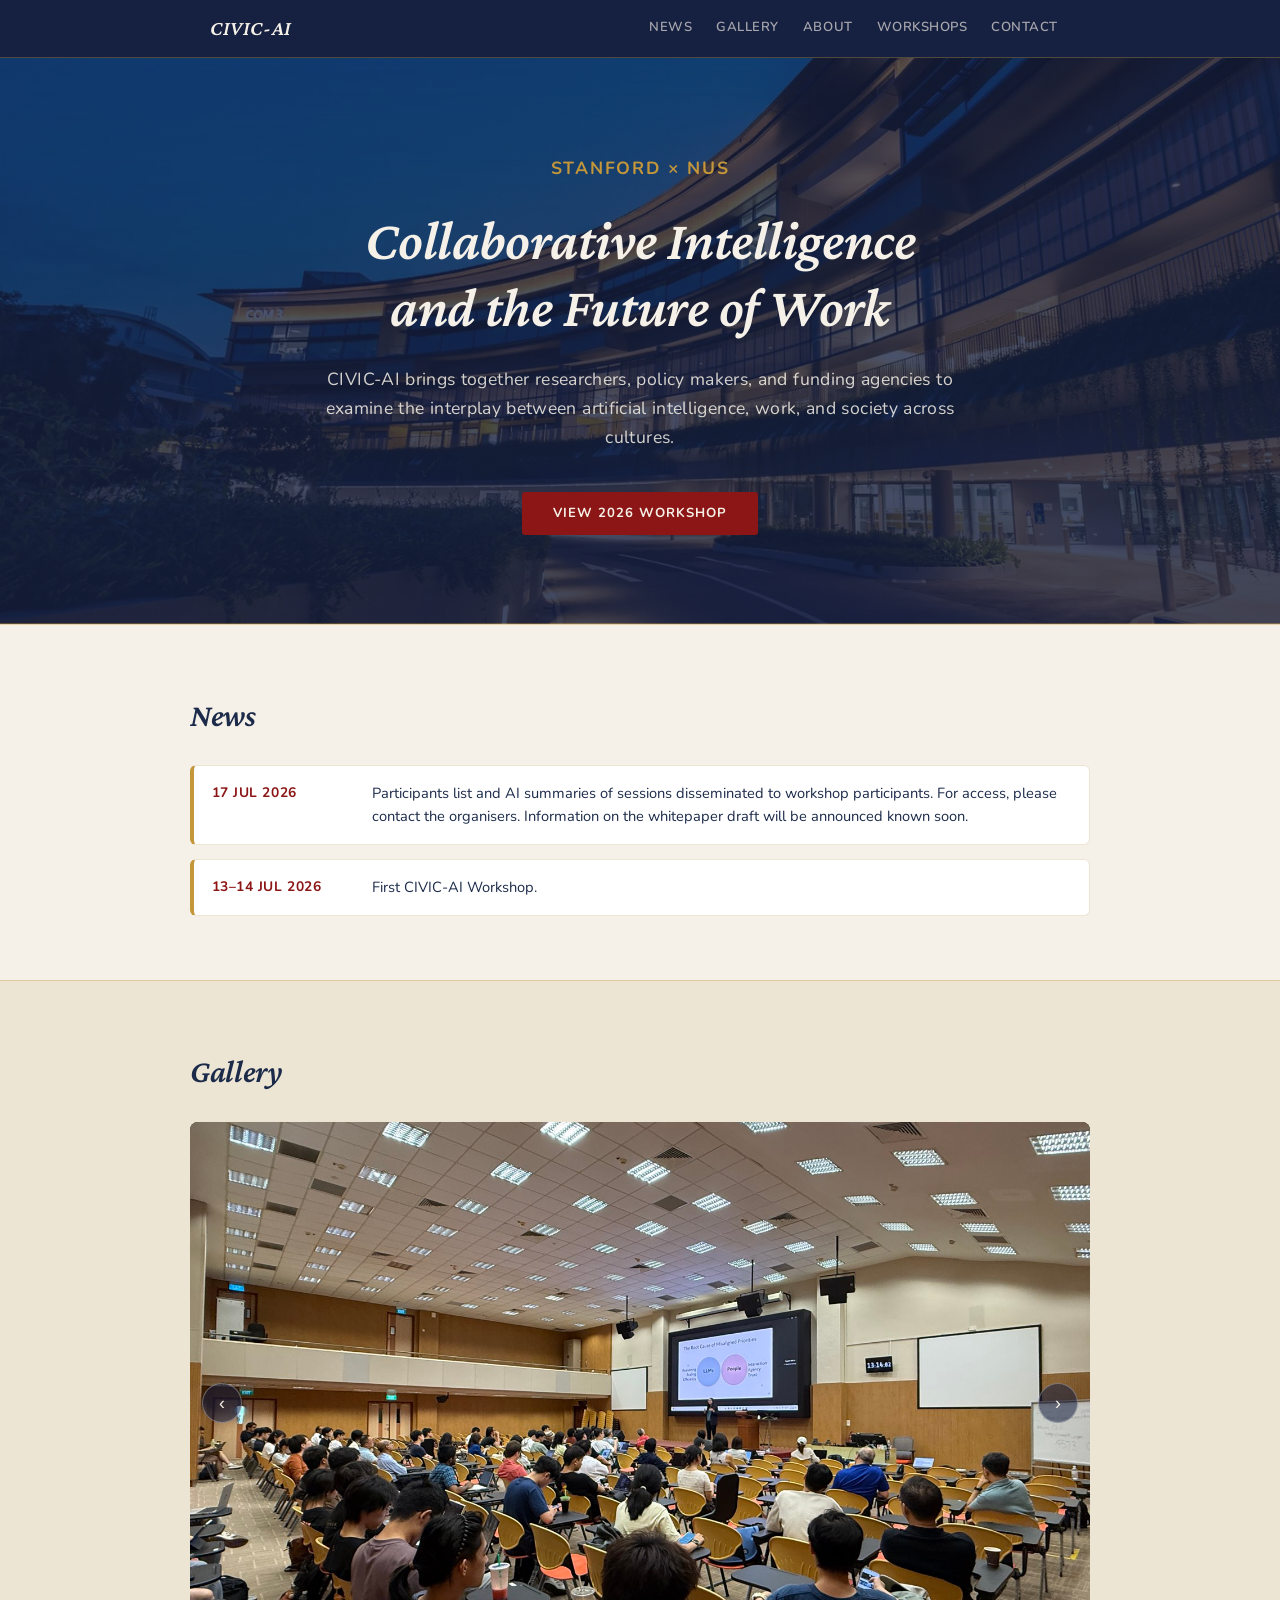
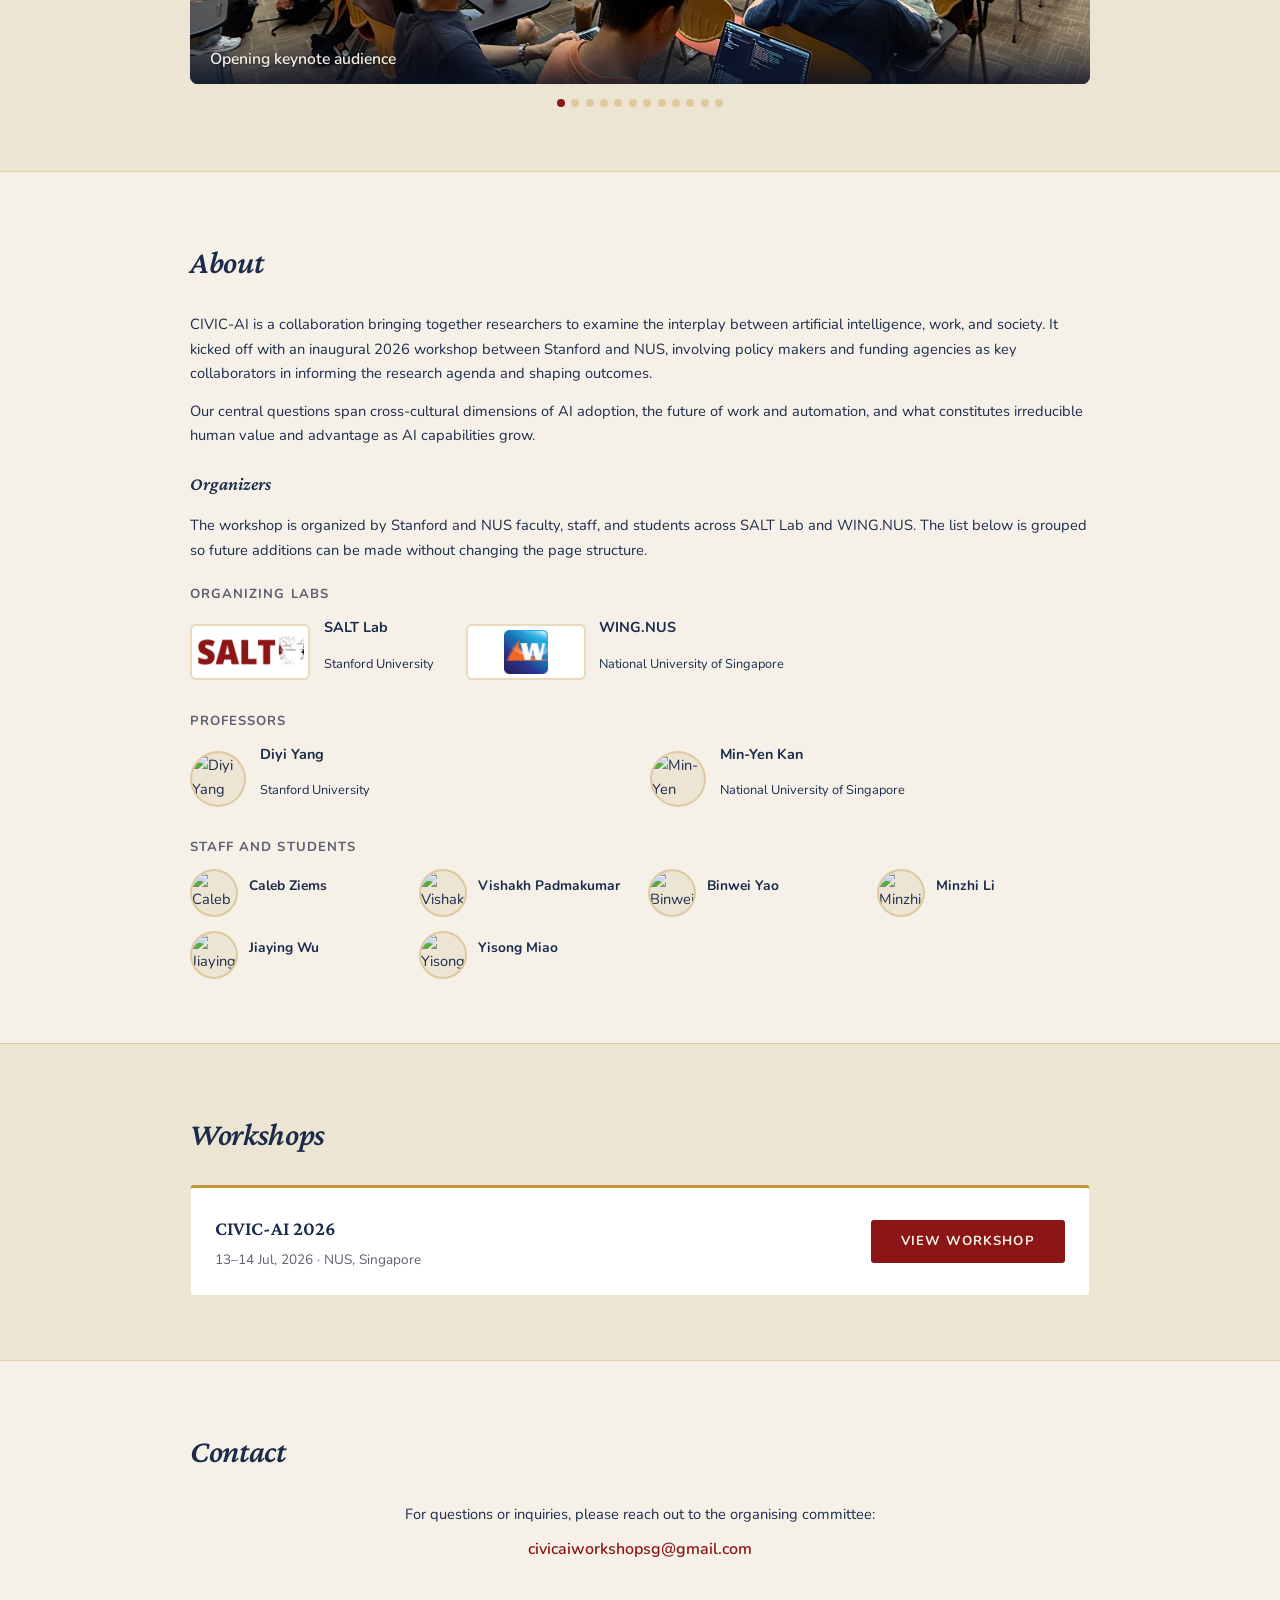
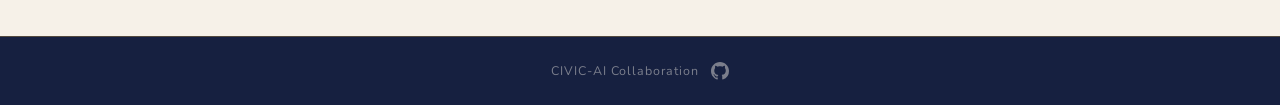
==== commit bc495a9a: "OpenAI Codex (via Min) Merge about and organizers on main page" ====
--- a/index.html
+++ b/index.html
@@ -20,9 +20,9 @@
     <div class="nav-inner">
       <a class="nav-brand" href="#hero">CIVIC-AI</a>
       <ul class="nav-links">
+        <li><a href="#news">News</a></li>
+        <li><a href="#gallery">Gallery</a></li>
         <li><a href="#about">About</a></li>
-        <li><a href="#gallery">Gallery</a></li>
-        <li><a href="#news">News</a></li>
         <li><a href="#workshops">Workshops</a></li>
         <li><a href="#contact">Contact</a></li>
       </ul>
@@ -46,21 +46,23 @@
   </header>
 
   <!-- ======================================================
-       ABOUT
-  ====================================================== -->
-  <section id="about">
-    <div class="section-inner">
-      <h2>About</h2>
-      <p>CIVIC-AI is a collaboration bringing together researchers to examine the interplay between artificial intelligence, work, and society. It kicked off with an inaugural 2026 workshop between Stanford and NUS, involving policy makers and funding agencies as key collaborators in informing the research agenda and shaping outcomes.</p>
-      <p>Our central questions span cross-cultural dimensions of AI adoption, the future of work and automation, and what constitutes irreducible human value and advantage as AI capabilities grow.</p>
-      <div class="partner-logos">
-        <a href="https://salt.stanford.edu/" target="_blank" rel="noopener">
-          <img src="img/logos/salt_lab_logo.png" alt="SALT Lab, Stanford">
-        </a>
-        <a href="https://wing.comp.nus.edu.sg/" target="_blank" rel="noopener">
-          <img src="img/logos/wing_nus_logo.jpg" alt="WING.NUS, National University of Singapore">
-        </a>
-      </div>
+       NEWS
+  ====================================================== -->
+  <section id="news">
+    <div class="section-inner">
+      <h2>News</h2>
+      <!-- Keep news items in reverse chronological order, newest first, with a maximum of 5 items here.
+           If additional items are needed, move older entries to a separate news archive page. -->
+      <ul class="news-list">
+        <li class="news-item">
+          <time class="news-date" datetime="2026-07-17">17 Jul 2026</time>
+          <p>Participants list and AI summaries of sessions disseminated to workshop participants. For access, please contact the organisers. Information on the whitepaper draft will be announced known soon.</p>
+        </li>
+        <li class="news-item">
+          <time class="news-date" datetime="2026-07-13">13&ndash;14 Jul 2026</time>
+          <p>First CIVIC-AI Workshop.</p>
+        </li>
+      </ul>
     </div>
   </section>
 
@@ -72,18 +74,54 @@
       <h2>Gallery</h2>
       <div class="carousel" id="carousel">
         <div class="carousel-track" id="carousel-track">
-          <div class="carousel-slide"><img src="img/carousel/audience-wide.jpg" alt="Full audience in the lecture hall during the opening keynote" loading="lazy"></div>
-          <div class="carousel-slide"><img src="img/carousel/audience-hands.jpg" alt="Audience members raising hands during Q&A" loading="lazy"></div>
-          <div class="carousel-slide"><img src="img/carousel/panel-day1.jpg" alt="Panelists on stage for the Social Intelligence in the Age of LLMs panel" loading="lazy"></div>
-          <div class="carousel-slide"><img src="img/carousel/panel-website.jpg" alt="Panel discussion with the CIVIC-AI programme displayed on screen" loading="lazy"></div>
-          <div class="carousel-slide"><img src="img/carousel/keynote-day1.jpg" alt="Speaker presenting on human-centered AI design" loading="lazy"></div>
-          <div class="carousel-slide"><img src="img/carousel/speaker-podium.jpg" alt="Speaker presenting at the podium" loading="lazy"></div>
-          <div class="carousel-slide"><img src="img/carousel/speaker-whiteboard.jpg" alt="Speaker presenting beside a whiteboard" loading="lazy"></div>
-          <div class="carousel-slide"><img src="img/carousel/breakout-1.jpg" alt="Small group breakout discussion around a table" loading="lazy"></div>
-          <div class="carousel-slide"><img src="img/carousel/breakout-2.jpg" alt="Small group breakout discussion around a table" loading="lazy"></div>
-          <div class="carousel-slide"><img src="img/carousel/conversation-day2.jpg" alt="Attendees in conversation between sessions" loading="lazy"></div>
-          <div class="carousel-slide"><img src="img/carousel/speaker-day2.jpg" alt="Speaker presenting beside a whiteboard with Zoom details" loading="lazy"></div>
-          <div class="carousel-slide"><img src="img/carousel/group-photo.jpg" alt="Full group photo of workshop attendees and organizers" loading="lazy"></div>
+          <figure class="carousel-slide">
+            <img src="img/carousel/audience-wide.jpg" alt="Full audience in the lecture hall during the opening keynote" loading="lazy">
+            <figcaption class="carousel-caption">Opening keynote audience</figcaption>
+          </figure>
+          <figure class="carousel-slide">
+            <img src="img/carousel/group-photo.jpg" alt="Full group photo of workshop attendees and organizers" loading="lazy">
+            <figcaption class="carousel-caption">Day 2 Workshop participants</figcaption>
+          </figure>
+          <figure class="carousel-slide">
+            <img src="img/carousel/audience-hands.jpg" alt="Audience members raising hands during Q&A" loading="lazy">
+            <figcaption class="carousel-caption">Audience Q&A</figcaption>
+          </figure>
+          <figure class="carousel-slide">
+            <img src="img/carousel/panel-day1.jpg" alt="Panelists on stage for the Social Intelligence in the Age of LLMs panel" loading="lazy">
+            <figcaption class="carousel-caption">Day 1 panel discussion</figcaption>
+          </figure>
+          <figure class="carousel-slide">
+            <img src="img/carousel/panel-website.jpg" alt="Panel discussion with the CIVIC-AI programme displayed on screen" loading="lazy">
+            <figcaption class="carousel-caption">CIVIC-AI panel on stage</figcaption>
+          </figure>
+          <figure class="carousel-slide">
+            <img src="img/carousel/keynote-day1.jpg" alt="Speaker presenting on human-centered AI design" loading="lazy">
+            <figcaption class="carousel-caption">Caleb Ziems giving his Cultural Cartography lightning talk</figcaption>
+          </figure>
+          <figure class="carousel-slide">
+            <img src="img/carousel/speaker-podium.jpg" alt="Speaker presenting at the podium" loading="lazy">
+            <figcaption class="carousel-caption">Tang Yixuan giving her lightning talk on What is Left Unsaid</figcaption>
+          </figure>
+          <figure class="carousel-slide">
+            <img src="img/carousel/speaker-day2.jpg" alt="Speaker presenting beside a whiteboard with Zoom details" loading="lazy">
+            <figcaption class="carousel-caption">Min-Yen Kan giving the opening for the Day 2 closed-door workshop</figcaption>
+          </figure>
+          <figure class="carousel-slide">
+            <img src="img/carousel/speaker-whiteboard.jpg" alt="Speaker presenting beside a whiteboard" loading="lazy">
+            <figcaption class="carousel-caption">Da Ren gives his Day 2 invited talk</figcaption>
+          </figure>
+          <figure class="carousel-slide">
+            <img src="img/carousel/breakout-1.jpg" alt="Small group breakout discussion around a table" loading="lazy">
+            <figcaption class="carousel-caption">Another perspective on future work with AI agents in Singapore</figcaption>
+          </figure>
+          <figure class="carousel-slide">
+            <img src="img/carousel/breakout-2.jpg" alt="Small group breakout discussion around a table" loading="lazy">
+            <figcaption class="carousel-caption">Group discussion on future work with AI agents in Singapore</figcaption>
+          </figure>
+          <figure class="carousel-slide">
+            <img src="img/carousel/conversation-day2.jpg" alt="Attendees in conversation between sessions" loading="lazy">
+            <figcaption class="carousel-caption">Min-Yen Kan opening the Day 2 discussions</figcaption>
+          </figure>
         </div>
         <button class="carousel-btn carousel-prev" id="carousel-prev" aria-label="Previous photo">&#8249;</button>
         <button class="carousel-btn carousel-next" id="carousel-next" aria-label="Next photo">&#8250;</button>
@@ -93,14 +131,34 @@
   </section>
 
   <!-- ======================================================
-       NEWS
-  ====================================================== -->
-  <section id="news">
-    <div class="section-inner">
-      <h2>News</h2>
-      <div class="news-empty">
-        Updates from the CIVIC-AI collaboration &mdash; including slides and video recordings from the 2026 workshop &mdash; will be announced here.
+       ABOUT + ORGANIZERS
+  ====================================================== -->
+  <section id="about">
+    <div class="section-inner">
+      <h2>About</h2>
+      <p>CIVIC-AI is a collaboration bringing together researchers to examine the interplay between artificial intelligence, work, and society. It kicked off with an inaugural 2026 workshop between Stanford and NUS, involving policy makers and funding agencies as key collaborators in informing the research agenda and shaping outcomes.</p>
+      <p>Our central questions span cross-cultural dimensions of AI adoption, the future of work and automation, and what constitutes irreducible human value and advantage as AI capabilities grow.</p>
+
+      <div class="organizers-group">
+        <h3 id="organizers" class="organizers-subhead">Organizers</h3>
+        <p>The workshop is organized by Stanford and NUS faculty, staff, and students across SALT Lab and WING.NUS. The list below is grouped so future additions can be made without changing the page structure.</p>
+
+        <div class="organizers-group">
+          <h4 class="organizers-group-label">Organizing Labs</h4>
+          <div class="organizers-grid organizers-grid-logos" id="organizing-labs"></div>
+        </div>
+
+        <div class="organizers-group">
+          <h4 class="organizers-group-label">Professors</h4>
+          <div class="organizers-people-grid" id="organizer-professors"></div>
+        </div>
+
+        <div class="organizers-group organizers-group-compact">
+          <h4 class="organizers-group-label">Staff and Students</h4>
+          <div class="organizers-people-grid organizers-people-grid-compact" id="organizer-staff"></div>
+        </div>
       </div>
+
     </div>
   </section>
 
@@ -187,6 +245,104 @@
 
     goTo(0);
     resetAutoplay();
+
+    // ---- Organizers ----
+    const organizerLabs = [
+      {
+        name: 'SALT Lab',
+        affil: 'Stanford University',
+        href: 'https://salt.stanford.edu/',
+        img: 'img/logos/salt_lab_logo.png',
+        alt: 'SALT Lab, Stanford'
+      },
+      {
+        name: 'WING.NUS',
+        affil: 'National University of Singapore',
+        href: 'https://wing.comp.nus.edu.sg/',
+        img: 'img/logos/wing_nus_logo.jpg',
+        alt: 'WING.NUS, National University of Singapore'
+      }
+    ];
+
+    const organizerProfessors = [
+      {
+        name: 'Diyi Yang',
+        affil: 'Stanford University',
+        img: 'https://cs.stanford.edu/people/diyiy/img/Diyi_Yang.jpg',
+        alt: 'Diyi Yang portrait'
+      },
+      {
+        name: 'Min-Yen Kan',
+        affil: 'National University of Singapore',
+        img: 'https://wing.comp.nus.edu.sg/author/min-yen-kan/avatar_hu792e5ec7e966046ea9ace143aad6d12f_717708_270x270_fill_q75_lanczos_center.jpg',
+        alt: 'Min-Yen Kan portrait'
+      }
+    ];
+
+    const organizerStaff = [
+      {
+        name: 'Caleb Ziems',
+        img: 'https://calebziems.com/assets/img/caleb_sf.jpeg',
+        alt: 'Caleb Ziems portrait'
+      },
+      {
+        name: 'Vishakh Padmakumar',
+        img: 'https://csmapnyu.org/img/asset/YXNzZXRzL3Blb3BsZS92aXNoYWtoLXBhZG1ha3VtYXIuanBn?fm=webp&h=400&s=7b846b8d047e51d5ed57d1403b81d7e1&w=400',
+        alt: 'Vishakh Padmakumar portrait'
+      },
+      {
+        name: 'Binwei Yao',
+        img: 'https://bigbinnie.github.io/author/binwei-yao/avatar_hu404480259696205257.jpg',
+        alt: 'Binwei Yao portrait'
+      },
+      {
+        name: 'Minzhi Li',
+        img: 'https://wing.comp.nus.edu.sg/author/minzhi-li-ella/avatar_hu10b2c266a80e50d7ae3e64e721c1ced5_68877_270x270_fill_q75_lanczos_center.jpg',
+        alt: 'Minzhi Li portrait'
+      },
+      {
+        name: 'Jiaying Wu',
+        img: 'https://wing.comp.nus.edu.sg/author/jiaying-wu/avatar_hu7f58974f7677f0a669717e0a3364453a_779285_270x270_fill_q75_lanczos_center.jpg',
+        alt: 'Jiaying Wu portrait'
+      },
+      {
+        name: 'Yisong Miao',
+        img: 'https://wing.comp.nus.edu.sg/author/yisong-miao/avatar_hu6d1108f321a68b13dfb011ae392c1432_224271_270x270_fill_q75_lanczos_center.jpg',
+        alt: 'Yisong Miao portrait'
+      }
+    ];
+
+    const labsWrap = document.getElementById('organizing-labs');
+    const professorsWrap = document.getElementById('organizer-professors');
+    const staffWrap = document.getElementById('organizer-staff');
+
+    const labCard = item => `
+      <div class="organizer-card">
+        <div class="organizer-photo organizer-logo">
+          <a href="${item.href}" target="_blank" rel="noopener">
+            <img src="${item.img}" alt="${item.alt}">
+          </a>
+        </div>
+        <div>
+          <p class="organizer-name"><a href="${item.href}" target="_blank" rel="noopener">${item.name}</a></p>
+          <p class="organizer-affil">${item.affil}</p>
+        </div>
+      </div>`;
+
+    const personCard = (item, compact = false) => `
+      <div class="organizer-card organizer-card-person${compact ? ' organizer-card-person-compact' : ''}">
+        <div class="organizer-photo${compact ? ' organizer-photo-compact' : ''}">
+          <img src="${item.img}" alt="${item.alt}">
+        </div>
+        <div>
+          <p class="organizer-name">${item.name}</p>
+          ${item.affil ? `<p class="organizer-affil">${item.affil}</p>` : ''}
+        </div>
+      </div>`;
+
+    labsWrap.innerHTML = organizerLabs.map(labCard).join('');
+    professorsWrap.innerHTML = organizerProfessors.map(item => personCard(item)).join('');
+    staffWrap.innerHTML = organizerStaff.map(item => personCard(item, true)).join('');
 
     // ---- Active nav link on scroll ----
     const sections = document.querySelectorAll('header[id], section[id]');
--- a/style.css
+++ b/style.css
@@ -209,20 +209,6 @@
   color: var(--primary-text);
 }
 
-.partner-logos {
-  display: flex;
-  flex-wrap: wrap;
-  align-items: center;
-  gap: 1.5rem 2rem;
-  margin-top: 1.5rem;
-}
-
-.partner-logos img {
-  height: 44px;
-  width: auto;
-  object-fit: contain;
-}
-
 /* --- GALLERY / CAROUSEL ------------------------------------ */
 .carousel {
   position: relative;
@@ -243,6 +229,7 @@
   flex: 0 0 100%;
   height: 100%;
   position: relative;
+  margin: 0;
 }
 
 .carousel-slide img {
@@ -250,6 +237,21 @@
   height: 100%;
   object-fit: cover;
   display: block;
+}
+
+.carousel-caption {
+  position: absolute;
+  left: 0;
+  right: 0;
+  bottom: 0;
+  padding: 1rem 1.25rem 0.9rem;
+  color: var(--text-on-dark);
+  font-size: 0.98rem;
+  font-weight: 600;
+  line-height: 1.3;
+  background: linear-gradient(180deg, rgba(0, 0, 0, 0) 0%, rgba(10, 18, 36, 0.82) 100%);
+  text-shadow: 0 1px 2px rgba(0, 0, 0, 0.45);
+  pointer-events: none;
 }
 
 .carousel-btn {
@@ -296,13 +298,46 @@
 }
 
 /* --- NEWS --------------------------------------------------- */
-.news-empty {
-  border: 1px dashed var(--gold-faint);
+.news-list {
+  list-style: none;
+  margin: 0;
+  padding: 0;
+  display: grid;
+  gap: 0.9rem;
+}
+
+.news-item {
+  display: grid;
+  grid-template-columns: 9rem 1fr;
+  gap: 1rem;
+  align-items: start;
+  padding: 1rem 1.1rem;
+  border: 1px solid var(--cream-dark);
+  border-left: 4px solid var(--gold);
   border-radius: 6px;
-  padding: 2rem 1.5rem;
-  text-align: center;
-  color: var(--secondary-text);
-  font-size: 0.95rem;
+  background: #fff;
+}
+
+.news-date {
+  font-family: 'Nunito', sans-serif;
+  font-size: 0.86rem;
+  font-weight: 700;
+  letter-spacing: 0.04em;
+  text-transform: uppercase;
+  color: var(--cardinal);
+}
+
+.news-item p {
+  margin: 0;
+  color: var(--primary-text);
+  line-height: 1.55;
+}
+
+@media (max-width: 640px) {
+  .news-item {
+    grid-template-columns: 1fr;
+    gap: 0.35rem;
+  }
 }
 
 /* --- WORKSHOPS ------------------------------------------------ */
@@ -330,6 +365,122 @@
 .workshop-meta {
   font-size: 0.85rem;
   color: var(--secondary-text);
+}
+
+/* --- ORGANIZERS ------------------------------------------- */
+.organizers-group {
+  margin-top: 1.4rem;
+}
+
+.organizers-subhead {
+  font-family: 'Crimson Pro', serif;
+  font-style: italic;
+  font-size: 1.15rem;
+  font-weight: 600;
+  color: var(--primary-text);
+  margin-bottom: 0.85rem;
+}
+
+.organizers-group-label {
+  font-family: 'Nunito', sans-serif;
+  font-size: 0.82rem;
+  font-weight: 700;
+  letter-spacing: 0.08em;
+  text-transform: uppercase;
+  color: var(--secondary-text);
+  margin-bottom: 0.65rem;
+}
+
+.organizers-grid {
+  display: flex;
+  flex-wrap: wrap;
+  gap: 1.5rem 2rem;
+}
+
+.organizers-grid-logos {
+  margin-top: 0;
+}
+
+.organizers-people-grid {
+  display: grid;
+  grid-template-columns: repeat(auto-fit, minmax(230px, 1fr));
+  gap: 1rem 1.25rem;
+}
+
+.organizers-people-grid-compact {
+  grid-template-columns: repeat(auto-fit, minmax(180px, 1fr));
+  gap: 0.85rem 1rem;
+}
+
+.organizer-card {
+  display: flex;
+  align-items: center;
+  gap: 0.85rem;
+}
+
+.organizer-card-person {
+  align-items: center;
+}
+
+.organizer-card-person-compact {
+  gap: 0.7rem;
+}
+
+.organizer-photo {
+  width: 56px;
+  height: 56px;
+  border-radius: 50%;
+  overflow: hidden;
+  flex-shrink: 0;
+  background: var(--cream-dark);
+  border: 2px solid var(--gold-faint);
+}
+
+.organizer-photo img {
+  width: 100%;
+  height: 100%;
+  object-fit: cover;
+  display: block;
+}
+
+.organizer-photo-compact {
+  width: 48px;
+  height: 48px;
+}
+
+/* Lab logo variant — wider, no circular crop */
+.organizer-logo {
+  width: 120px;
+  height: 56px;
+  border-radius: 6px;
+  background: #fff;
+}
+
+.organizer-logo img {
+  object-fit: contain;
+  padding: 4px;
+}
+
+.organizer-name {
+  font-weight: 700;
+  font-size: 0.9rem;
+  color: var(--primary-text);
+}
+
+.organizer-card-person-compact .organizer-name {
+  font-size: 0.86rem;
+}
+
+.organizer-affil {
+  font-size: 0.8rem;
+  color: var(--secondary-text);
+}
+
+@media (max-width: 640px) {
+  .organizers-people-grid,
+  .organizers-people-grid-compact {
+    grid-template-columns: 1fr;
+  }
 }
 
 /* --- CONTACT ------------------------------------------------- */
